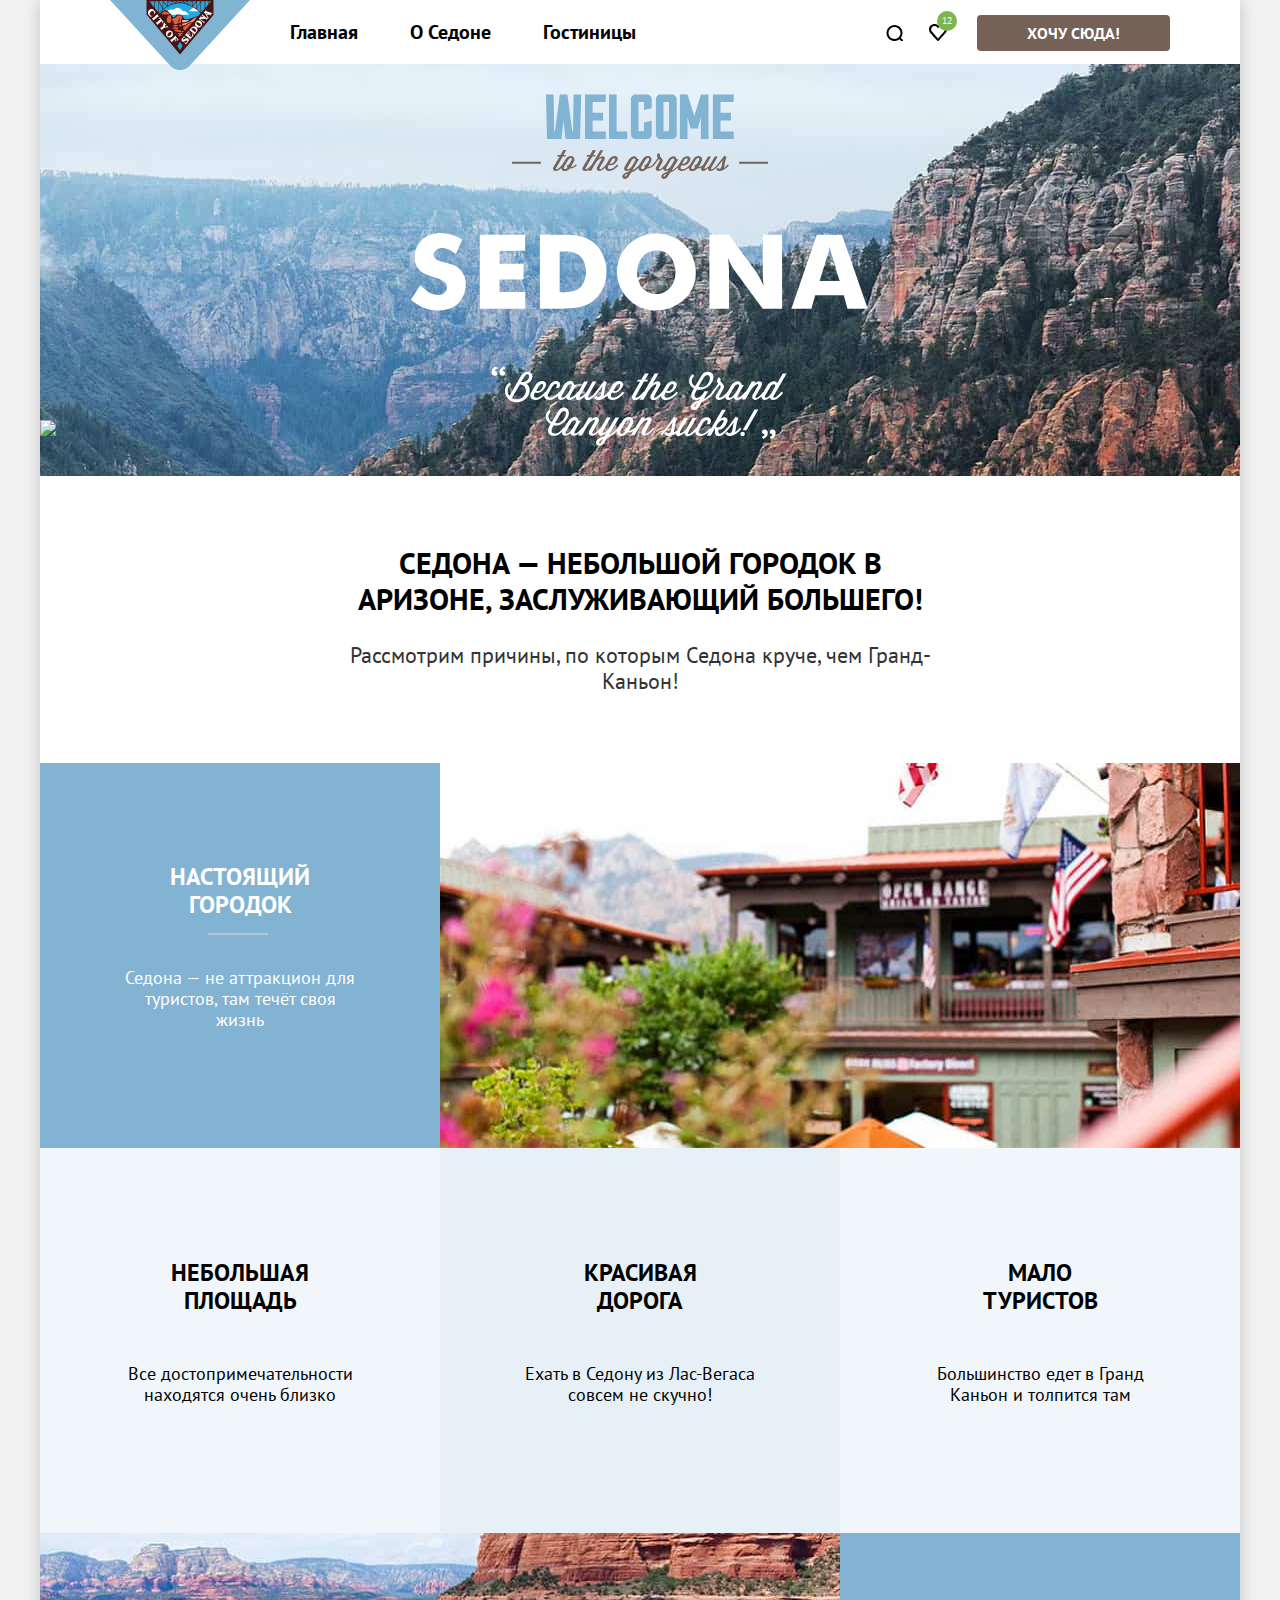
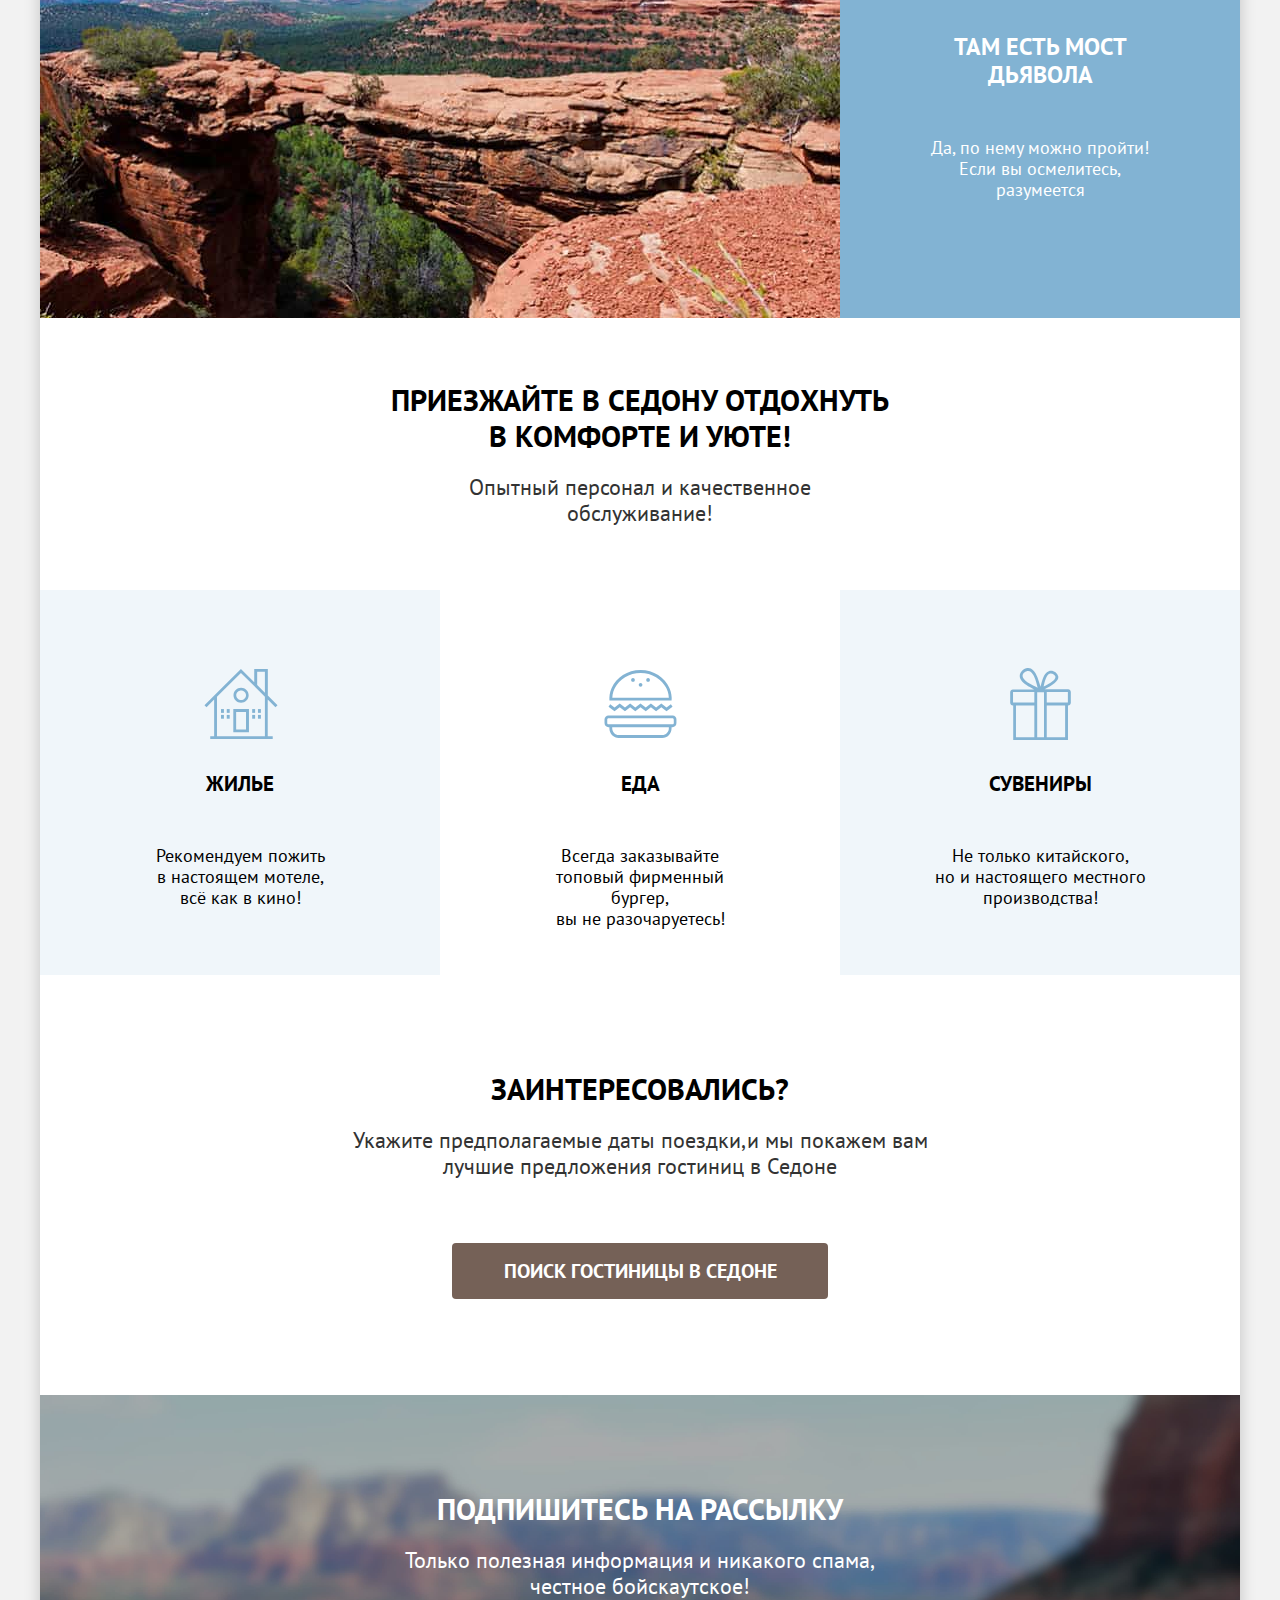
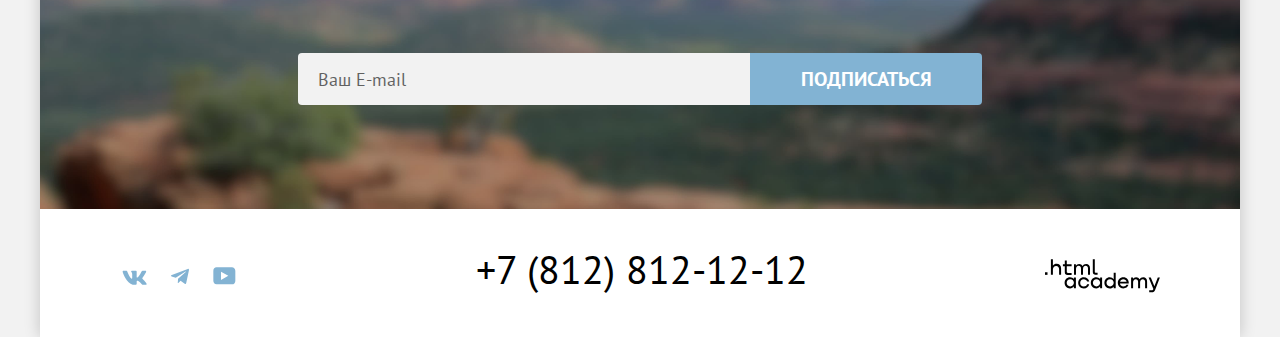
==== index.html @ 09e659f9 "Add files via upload" ====
<!DOCTYPE html>
<html lang="ru">

  <head>
    <meta charset="utf-8">
    <meta name="viewport" content="width=device-width, initial-scale=1">
    <link rel="stylesheet" href="style/style.css">
    <link rel="icon" href="#" sizes="32x32">
    <title>Город Седона</title>
  </head>

  <body>
    <div class="wrapper">
      <header class="main-header" data-test="header">
        <nav class="main-nav">
          <a class="logo" href="index.html">
            <svg xmlns="http://www.w3.org/2000/svg"  aria-hidden="true" focusable="true" width="140" height="70" fill="none" viewBox="0 0 140 70">
              <g clip-path="url(#a)"><path fill="#81B3D3" d="M140 0H0l60.362 65.7c5.276 5.8 14 5.8 19.276 0L140 0Z"/>
                <path fill="#23A9E1" d="m37.232.5 32.565 37.9L102.261.7 37.231.5Z"/>
                <path fill="#fff" d="M61.986 14.7h17.55c-1.319-.8-4.463-4.6-6.087-3.2-.101.1-4.97-5.7-8.116-2.9-2.739 2.5-4.058-.3-7.101 1.6-3.652 2.4 2.029 3.7 3.754 4.5Zm27.087-3.5-9.942.1c3.956-4.5 5.68-4 9.942-.1Z"/>
                <path fill="#491213" d="M99.014 3.6V1.2h2.131l-2.13 2.4ZM49.102 13c.102.1 2.435-2.4 6.189-4.9 3.45-2.3 8.724-4.9 14.608-4.9 5.885 0 11.261 2.7 14.71 5 3.754 2.4 6.088 4.8 6.19 4.9l-2.537 3c-4.565.6-7.812 3.9-12.275 3.2-2.232-.4-2.334-1.6-2.943-2.9-.507-1-1.318-.8-2.333-1.2-.913-.4-1.522-1.1-3.45-.7-1.622.4-1.825 2.9-3.956 2.8-1.116-.1-1.217-1.6-2.84-3.6-4.16-4.9-7.953-4.29-10.591.21l-.772-.91ZM40.58 1.2v1.9l-1.623-1.9h1.623Zm54.68 0h3.247v3L95.261 8V1.2Zm-4.159 11.4V1.2h3.551v7.4l-3.55 4Zm-.507-10.4v9.9a26.327 26.327 0 0 0-3.652-3l3.652-6.9Zm-4.16-.3v6.8c-.507-.3-.912-.7-1.521-1-.71-.4-1.42-.9-2.232-1.3l3.754-4.5Zm-4.463-.2V6c-1.014-.5-2.13-1-3.145-1.5l3.145-2.8Zm.609-.5h3.753L82.58 5.8V1.2Zm4.362 0h3.652l-3.652 7.1V1.2Zm-8.927 0h3.956l-3.55 3.1c-.102 0-.204-.1-.305-.1l-.102-3Zm-.508.4V4c-1.014-.4-2.029-.7-3.145-.9l3.145-1.5Zm-4.26 0v1.3c-.71-.1-1.42-.2-2.233-.3l2.232-1Zm-6.9 0 2.233 1c-.812 0-1.522.1-2.232.3V1.6Zm-4.159 0 3.145 1.5c-1.116.2-2.13.5-3.145.9V1.6Zm3.653 1.2-3.348-1.6h3.348v1.6Zm3.55-.4-2.84-1.3h2.84v1.3Zm.71-1.2h2.942l-2.942 1.3V1.2Zm3.754 0h3.246l-3.246 1.6V1.2Zm-12.58 3.1-3.55-3.1h3.956v3l-.406.1Zm-3.652-2.6 3.145 2.7c-1.116.4-2.13.9-3.145 1.5V1.7Zm-4.362.2 3.652 4.5c-1.319.7-2.536 1.5-3.652 2.4V1.9ZM49 2.2l3.652 7c-1.319 1-2.536 2-3.652 3.2V2.2Zm3.754 6L49.1 1.1h3.653v7.1Zm4.362-2.5-3.754-4.6h3.754v4.6ZM44.333 7.5l-3.246-3.8V1.2h3.246v6.3Zm.609-6.3h3.55v11.2l-3.55-4.2v-7ZM36.522 0v14.6L70 54.5 103.478 15V0H36.522Z"/>
                <path fill="#23A9E1" d="M67.362 46 70 41.8l2.638 4.2L70 50.2 67.362 46Z"/>
                <path fill="#DC6243" d="M75.275 30.6c-3.449-2-2.637-3.5.203-4.9 1.522-.7 4.87-3.4 6.189-2.5l-6.392 7.4Zm-2.333 2.5c-2.029-.1-4.362-.4-6.391.1 1.217.3 4.26 1.2 1.42 1.9 1.014 1.4 2.638 1.3 3.652.1-.406-.2-.71-.5-1.014-.7 1.116-.3 2.13-.9 2.333-1.4Zm1.217-1.6c-.913-.8-1.927-.8-2.739 0-1.217-2.1-5.478-1.4-7.507-1.7 1.116 2.6 9.74 3.1 10.246 1.7Zm-6.898-2.2c-1.623-.5-6.899-.4-3.45-1.8 1.116-.4 6.798.1 3.45 1.8Zm2.029-3c-.508-1.1.406-2.4 1.724-1.4 1.218.8-.608 2-1.724 1.4Zm-2.942.1c-2.334.7-5.377-.8-1.623-1.5 2.333-.5 4.768.5 1.623 1.5.101 0-.102 0 0 0Zm-2.638-6.2c-.507 1.6-1.522 1.9-1.42 0 .101-2.3 1.623-1.7 3.246-2.6 1.319-.7 2.03-3.4 4.362-1.8 1.015.7 2.232.1 2.537 1.2 0-.1-2.942 6.7-1.32 6.7-3.245 0-1.825-3.8-.608-6.4-1.217.6-3.145 4.3-1.522 5-.811 1.1-3.449 2.6-4.768 1.5-1.116-1-.507-2.3-.507-3.6ZM59.652 23c-5.681 0-1.826-8.6.102-8.1 2.231.7 1.927 8.2-.102 8.1Zm-6.29-8.2c-2.637-.1-1.522-2.6.305-3.1 1.724-.5 5.275 1.1 6.492 2.2-1.826.6-4.16.5-6.188.6-.203-2-.71-1.3-.609.3Z"/>
                <path fill="#F49774" d="M72.84 25.8c-2.941-3 4.363-2.7 5.58-3.8.812.3 7.102-5.4 8.623-5-1.115 1.3-3.449 5.3-5.072 5.3-1.319 0-2.638-.2-3.652.7-1.522 1.4-3.957 2.1-5.478 2.8Z"/>
                <path fill="#F4B1A4" d="M73.754 22.2c-1.624.9-3.145-2.5-.305-2.2 1.826.2 3.754-.2 5.479.1-1.32 1.5-3.145 2.3-5.174 2.1Z"/>
                <path fill="#fff" d="M51.84 20.9c.305.4.61.8.508 1.4 0 .4-.609 1-.203 1.2l1.522-1.8c-.406-.1-3.551-3.8-3.551-4.2l-2.13 1.1c.101.4.811 0 1.217 0 .507 0 .913.4 1.319.7-1.116.9-3.855 3.3-4.16 3.3-.101 0-.71-.4-.71 0 0 .2.609.7.71.8l1.42 1.7c.407-.2-.1-.5.102-.8.102-.2 3.246-2.7 3.957-3.4Zm-3.449-4.5c.305-.1.406.3.609 0l-1.623-1.9c-.203-.3-.507-.6-.507 0 .101.4-4.058 3.7-4.261 3.8-.305.1-.508-.3-.71.1.507.6.913 1.1 1.42 1.7.203.2.304.4.507.6.203.2.102-.4.102-.4-.102-.3.304-.6.608-.8 1.015-1 3.551-3.1 3.855-3.1Zm-5.782-.6c-1.116.3-2.435-.1-2.74-1.3-.405-1.2.406-2.4 1.32-3.1.913-.7 2.333-.6 2.84.5.203.5.101 1.1-.101 1.6-.102.3-.406.6 0 .8.608-.7 1.116-1.4 1.724-2.1-.71-.4-1.014-1.1-1.522-1.7-.608-.7-1.318-1.4-2.333-1.5-1.927-.3-3.652 1.7-3.855 3.4-.101.9.203 1.8.812 2.6.507.6 1.217 1.1 1.623 1.8.203.1 1.826-.7 2.13-.8.203 0 .102-.1.102-.2 0 0-.508.2 0 0Zm25.87 23.6c-.71-.5-2.638-3-3.044-3.5l-.203-.3-.203.1c-.101.1.102.4 0 .6-.507.8-3.754 3.2-3.956 3.4-.406.2-.812-.1-1.015.2.507.6 1.826 2.3 2.029 2.3.304 0 .101-.5.101-.6.102-.2 1.725-1.6 2.334-2.1.203-.2.406.3.608.5.203.3.305.7.203 1-.101.2-.507.6-.203.8.406-.5 1.522-1.8 1.725-2 .203-.2-.406 0-.304-.1-.203.1-.508.2-.71 0-.102 0-.71-.7-.61-.8.305-.2.61-.6 1.015-.7.61-.1 1.015 1 1.116 1.4.102.4.102.8-.101 1.1-.102.3-.304.5 0 .6l1.42-1.9c0 .1-.101.1-.203 0 .102.1-.101 0 0 0Zm-9.334-8.9c-.71 0-1.42.3-2.029.8-1.42 1.2-1.623 3.3-.507 4.8 1.319 1.7 3.449 1.9 5.174.7 1.42-1.2 1.623-3.3.507-4.8-.812-1-2.03-1.5-3.145-1.5Zm1.217 1.4c.913-.1 1.522.8 1.116 1.8-.406 1-1.42 2-2.434 2.4-1.218.5-2.03-.5-1.522-1.7.406-1 1.42-2 2.435-2.4.101 0 .203-.1.405-.1Zm-2.84-4.6c.304 0 .608.4.811 0l-1.42-1.7c-.406.2 0 .4-.101.6-.203.3-1.725.5-2.13.6.1-.4.608-1.7.81-1.8.407-.3.61.3.812-.1l-1.826-2.1c-.203-.2-.406-.7-.608-.4 0 0 0 1-.102 1.1-.101.2-.608 2.4-1.217 2.9-.305.3-1.522 1.3-1.826 1.4-.305.1-.508-.4-.812 0l1.623 1.9c.102.1.406.6.508.6.304.1 0-.6.101-.7.101-.3 1.623-1.8 2.333-1.9.913-.2 2.03-.5 3.044-.4.203 0-.203 0 0 0Zm24.55 6.7c.102.4.203.9.102 1.3-.102.6-.609 1.9-1.42 1.5-.812-.4-1.42-1.1-2.13-1.7.507-.6 1.014-1.1 1.927-.8.203.1.406 0 .203-.2-.305-.2-2.03-1.3-2.13-1.2-.204.2.304.6.1 1-.1.3-.405.5-.608.8-.507-.4-1.217-.8-.71-1.5.406-.4.811-.8 1.42-.9.406-.1 1.218.3 1.319-.1-.71-.3-1.42-.7-2.13-1 .101.5-2.232 2.9-2.74 3.5-.101.1-.405.4-.405.5 0 .3.405.1.405.1.305-.1 4.464 3.3 4.566 3.6.101.2-.102.4 0 .5 0 0 .101.1.203.1.304-.3 2.942-3.9 3.55-4l-1.521-2.4c-.406.2-.102.7 0 .9Zm-4.058 4.4c-1.318-.9-3.652.8-4.057 1-.71.3-1.218-.4-.812-1 .304-.5.913-.8 1.522-.8.203 0 .913.1.913 0 .101-.1.101-.1 0-.2-.609-.4-1.116-.8-1.725-1.1-.101.7-.913 1.1-1.319 1.6-.507.6-1.014 1.3-1.014 2s.406 1.4 1.116 1.7c.71.4 1.521.1 2.232-.3.405-.3.811-.6 1.217-.8.609-.3 1.522 0 1.319.8-.203.7-.913 1.3-1.623 1.5-.406.1-.812.1-1.218-.1-.304-.1-.608-.5-.811-.1l2.333 1.6c.102-.5.304-.7.71-1 .507-.4.913-.9 1.319-1.4.812-.9 1.116-2.5-.102-3.4ZM95.87 10.3c0 .1 0 .1 0 0l-.913 1-.812 1c-.203.2-.304.3 0 .5.507-.3 3.55 4.8 3.348 5.5-.507.2-4.565-3.3-4.667-3.5 0-.1.203-.7-.101-.6-.102 0-.508.6-.609.7l-.609.7c.203.3.305 0 .609 0 .203.1 1.217.9 1.522 1.1-.508 0-1.725.1-1.928.1-.608.1-.304-.4-.71-.6L89.478 18l-.913 1v.1c.203.2.102.1.406 0 .304-.1 4.362 3.2 4.464 3.4.203.3-.102.6.304.8l1.218-1.4c.101-.1.101-.1 0-.1-.305-.2-.305.1-.71.1-.305-.1-2.943-2.2-3.856-3l5.377-.2c.203 0 .71.6.71.8-.101.2-.304.4 0 .5.305-.4.609-.7.913-1.1l.102-.2c.101 0 .101-.1.101-.2l.102-.1c.304-.3 1.217-1.3 1.116-1.4-.305-.3-.406.3-.812 0-.203-.2-.812-1.2-.913-1.4-.203-.3.406-.6.609-.7.507-.3 2.13-.8 2.333.2 0 .2-.203.4-.101.5 0 0 .101.2.202.1l2.131-2.6-.203-.2c-.507.5-5.58-1.5-5.884-1.8-.102-.2-.102-.8-.304-.8Zm-.203 2.6c.811.3 1.521.6 2.333 1l-.609.3c-.203.1-.405.3-.608.5l-1.116-1.8Zm-6.696 7.7c-1.116-.1-2.232.4-3.043 1.3-1.218 1.5-1.116 3.7.405 4.9 1.522 1.2 3.754.9 4.971-.5 1.218-1.5 1.116-3.7-.405-4.9-.508-.4-1.218-.7-1.928-.8Zm-1.42 1.6c.608 0 1.319.4 1.724.7.812.5 2.232 1.7 1.522 2.7 0-.1.102-.1-.101.1-.812.8-2.232.1-2.942-.5-.71-.5-2.03-1.7-1.218-2.7.305-.2.609-.3 1.015-.3Zm-3.145 4.3c-1.218-.1-2.435.5-3.348 1.6-.609.8-1.319 1.5-1.928 2.3.203.3.508-.1.812.1.304.2 4.16 3.3 4.16 3.5.1.3-.203.4.1.6.102.1 2.943-3.4 3.247-4a2.94 2.94 0 0 0-.811-3.2c.101.1.203.1 0 0-.812-.6-1.522-.9-2.232-.9Zm-1.116 1.6h.304c1.42.4 3.45 2.1 2.13 3.6l-.405.4c-.203.2-4.261-3-4.058-3.2.406-.5 1.319-.9 2.029-.8Z"/>
              </g><defs><clipPath id="a"><path fill="#fff" d="M0 0h140v70H0z"/></clipPath></defs></svg>
          </a>
          <ul class="site-navigation">
            <li class="navigation-item">
              <a class="navigation-link current-page" href="#">Главная</a>
            </li>
            <li class="navigation-item">
              <a class="navigation-link" href="#">О Седоне</a>
            </li>
            <li class="navigation-item">
              <a class="navigation-link" href="catalog.html">Гостиницы</a>
            </li>
          </ul>
          <ul class="navigation-user">
            <li class="nav-user-item">
              <a class="search" href="#">
                <svg class="main-nav-icon" aria-hidden="true" focusable="false" xmlns="http://www.w3.org/2000/svg"
                  width="18" height="18" fill="none" viewBox="0 0 18 17">
                  <path fill="#000"
                    d="m19.5 18.008-3.7-3.68c1-1.292 1.7-2.983 1.7-4.872 0-4.376-3.6-7.956-8-7.956s-8 3.68-8 8.055c0 4.376 3.6 7.956 8 7.956 1.8 0 3.5-.597 4.9-1.69l3.7 3.679 1.4-1.492Zm-10-2.486c-3.3 0-6-2.685-6-5.967 0-3.282 2.7-5.967 6-5.967s6 2.685 6 5.967c0 3.282-2.7 5.967-6 5.967Z" />
                </svg>
                <span class="visually-hidden">Поиск</span>
              </a>
            </li>
            <li class="nav-user-item">
              <a class="like" href="#">
                <svg class="main-nav-icon" aria-hidden="true" focusable="false" xmlns="http://www.w3.org/2000/svg"
                  width="18" height="17" fill="none" viewBox="0 0 18 17">
                  <path fill="#000"
                    d="M8.9 17c-.3 0-.6-.1-.8-.4-5.4-6.1-6.7-7.5-7-7.9C.4 7.8 0 6.6 0 5.4 0 2.4 2.4 0 5.5 0 6.8 0 8 .5 9 1.3 10 .5 11.3 0 12.5 0c3 0 5.5 2.4 5.5 5.4 0 1.3-.5 2.5-1.3 3.4l-7 7.9c-.2.2-.4.3-.8.3Zm-6-9.5c.3.4 3.5 4 6.1 6.9l6.2-7c.5-.5.7-1.2.7-2 0-1.8-1.5-3.3-3.3-3.3-1 0-2 .5-2.7 1.3-.3.3-.6.4-.9.4-.3 0-.6-.2-.8-.4-.7-.8-1.7-1.3-2.7-1.3-1.8 0-3.3 1.5-3.3 3.3-.1.9.3 1.6.7 2.1-.1 0-.1 0 0 0Z" />
                </svg>

                <span class="visually-hidden">Избранное</span>
                <output name="result" class="output">12</output>
              </a>
            </li>
          </ul>
          <p><a href="#" class="nav-button">ХОЧУ СЮДА! </a></p>
          </nav>
          </header>
          <main class="main-index main-container" data-test="main">
            <section class="hero" data-test="hero">
              <img class="hero-main-img" src="images/welcome.svg" width="458" height="352"
                alt="«Welcome to the gorgeous Sedona, because the Grand Canyon sucks!»">
              <img class="hero-bottom" src="images/hero-bottom.svg" >
              <h1 class="visually-hidden">Город Седона</h1>
            </section>
            <section class="advantages" data-test="advantages">
              <h2 class="visually-hidden">Преимущества Седоны</h2>
              <p class="main-discription">Седона — небольшой городок в Аризоне, заслуживающий большего!</p>
          <p class="discription">Рассмотрим причины, по которым Седона круче, чем Гранд-Каньон!</p>

          <ul class="advantages-list">
            <li class="special-advantages">
              <div class="advanteges-container">
                <div class="advantage">
                  <h3 class="advantage-list-title">Настоящий городок</h3>
                  <p>Седона — не аттракцион для туристов, там течёт своя жизнь</p>
                </div>
                <img src="images/advanteges-1.jpg" alt="Заведение седоны." width="800" height="385">
              </div>
            </li>
            <li class="advantages-list-item">
              <h3 >Небольшая площадь</h3>
              <p>Все достопримечательности находятся очень близко</p>
            </li>
            <li class="advantages-list-item center-item">
              <h3 >Красивая дорога</h3>
              <p>Ехать в Седону из Лас-Вегаса совсем не скучно!</p>
            </li>
            <li class="advantages-list-item ">
              <h3>Мало туристов</h3>
              <p>Большинство едет в Гранд Каньон и толпится там</p>
            </li>
            <li class="special-advantages">
              <div class="advanteges-container">
                <img src="images/advanteges-2.jpg" alt="Каньон в седоне." width="800" height="385">
                <div class="advantage">
                  <h3 advantage-list-title-last>Там есть мост дьявола</h3>
                  <p>Да, по нему можно пройти! Если вы осмелитесь, разумеется</p>
                </div>
              </div>
            </li>
          </ul>
        </section>

        <section class="service">
          <h2 class="visually-hidden">Услуги Седоны</h2>
          <p class="main-discription">Приезжайте в Седону отдохнуть в комфорте и уюте!</p>
          <p class="discription">Опытный персонал и качественное обслуживание!</p>
          <ul class="service-list">
            <li class="service-list-item service-item-home">
              <h3>ЖИЛЬЕ</h3>
              <p>Рекомендуем пожить <br>в настоящем мотеле, <br>всё как в кино!</p>
            </li>
            <li class="service-list-item service-item-food">
              <h3>ЕДА</h3>
              <p>Всегда заказывайте <br> топовый фирменный бургер,<br> вы не разочаруетесь!</p>
            </li>
            <li class="service-list-item service-item-presents">
              <h3>СУВЕНИРЫ</h3>
              <p>Не только китайского,<br> но и настоящего местного <br>производства!</p>
            </li>
          </ul>
        </section>
        <section class="reservation" data-test="search">
          <h3 class="main-discription">Заинтересовались?</h3>
          <p class="discription">Укажите предполагаемые даты поездки,и мы покажем вам лучшие предложения гостиниц в
            Седоне</p>
          <button type="button" name="button" class="search-button">ПОИСК ГОСТИНИЦЫ В СЕДОНЕ</button>
        </section>
        <section class="newsletter" data-test="subscribe">
          <h2 class="main-discription">Подпишитесь на рассылку</h2>
          <p class="discription">Только полезная информация и никакого спама, честное бойскаутское!</p>
          <form class="subscribe-form" action="https://echo.htmlacademy.ru/" method="post">
            <p>
              <label for="email" class="visually-hidden"></label>
              <input class="email" type="email" name="email" placeholder="Ваш E-mail" id="email">
            </p>
            <button type="submit" class="button-submit">ПОДПИСАТЬСЯ</button>
          </form>
        </section>
      </main>
      <footer class="main-footer" data-test="footer">
        <section class="footer-contacts">
          <h2 class="visually-hidden">Наши контакты</h2>
          <ul class="social-list">
            <li class="social-item">
              <a class="social-item-link" href="https://vk.com/htmlacademy" rel="noreferrer nooponer" target="_blank">
                <span class="visually-hidden">Мы в Vk</span>
                <svg class="nav-icon" width="25" height="15" viewBox="0 0 25 15" fill="#83B3D3"
                  xmlns="http://www.w3.org/2000/svg">
                  <path fill-rule="evenodd" clip-rule="evenodd"
                    d="M24.1164 1.80445C24.2824 1.25845 24.1164 0.856445 23.3214 0.856445H20.6964C20.0284 0.856445 19.7204 1.20345 19.5534 1.58645C19.5534 1.58645 18.2184 4.78245 16.3274 6.85845C15.7154 7.46045 15.4374 7.65145 15.1034 7.65145C14.9364 7.65145 14.6854 7.46045 14.6854 6.91345V1.80445C14.6854 1.14845 14.5014 0.856445 13.9454 0.856445H9.81738C9.40038 0.856445 9.14938 1.16045 9.14938 1.44945C9.14938 2.07045 10.0954 2.21445 10.1924 3.96245V7.76045C10.1924 8.59345 10.0394 8.74444 9.70538 8.74444C8.81538 8.74444 6.65038 5.53345 5.36538 1.85945C5.11638 1.14445 4.86438 0.856445 4.19338 0.856445H1.56638C0.816382 0.856445 0.666382 1.20345 0.666382 1.58645C0.666382 2.26845 1.55638 5.65645 4.81138 10.1374C6.98138 13.1974 10.0364 14.8564 12.8194 14.8564C14.4884 14.8564 14.6944 14.4884 14.6944 13.8534V11.5404C14.6944 10.8034 14.8524 10.6564 15.3814 10.6564C15.7714 10.6564 16.4384 10.8484 17.9964 12.3234C19.7764 14.0724 20.0694 14.8564 21.0714 14.8564H23.6964C24.4464 14.8564 24.8224 14.4884 24.6064 13.7604C24.3684 13.0364 23.5184 11.9854 22.3914 10.7384C21.7794 10.0284 20.8614 9.26345 20.5824 8.88045C20.1934 8.38945 20.3044 8.17044 20.5824 7.73345C20.5824 7.73345 23.7824 3.30745 24.1154 1.80445H24.1164Z" />
                </svg>
              </a>
            </li>
            <li class="social-item">
              <a class="social-item-link" href="https://t.me/htmlacademy" rel="noreferrer nooponer" target="_blank">
                <span class="visually-hidden">Мы в Телеграмм!</span>
                <svg class="nav-icon" width="18" height="17" viewBox="0 0 18 17" fill="#83B3D3"
                  xmlns="http://www.w3.org/2000/svg">
                  <path
                    d="M16.785 0.955705L0.840489 7.1042C-0.247661 7.54126 -0.241365 8.14828 0.640845 8.41897L4.73445 9.69597L14.2058 3.72014C14.6537 3.44766 15.0629 3.59424 14.7265 3.89281L7.05283 10.8183H7.05103L7.05283 10.8192L6.77045 15.0387C7.18413 15.0387 7.36669 14.8489 7.59871 14.625L9.58705 12.6915L13.7229 15.7464C14.4855 16.1664 15.0332 15.9506 15.2229 15.0405L17.9379 2.2453C18.2158 1.13107 17.5126 0.626562 16.785 0.955705Z" />
                </svg>
              </a>
            </li>
            <li class="social-item">
              <a class="social-item-link" href="https://www.youtube.com/user/htmlacademyru" rel="noreferrer nooponer"
                target="_blank">
                <span class="visually-hidden">Мы на Youtube!</span>
                <svg class="nav-icon" width="23" height="18" viewBox="0 0 23 18" fill="#83B3D3"
                  xmlns="http://www.w3.org/2000/svg">
                  <path
                    d="M18.9402 0.356445H3.50738C1.64668 0.356445 0.333252 1.9502 0.333252 3.75645V13.8502C0.333252 15.7627 1.64668 17.3564 3.50738 17.3564H19.1591C20.8009 17.3564 22.3333 15.7627 22.3333 13.9564V3.75645C22.1143 1.9502 20.8009 0.356445 18.9402 0.356445ZM7.99494 12.8939V4.81894L15.3283 8.85645L7.99494 12.8939Z" />
                </svg>
              </a>
            </li>
          </ul>
          <address class="contacts-adress">
            <a href="tel:+78128121212" class="phone">+7 (812) 812-12-12</a>
          </address>
          <a class="academy-logo" href="https://htmlacademy.ru/" rel="noreferrer nooponer" target="_blank">
            <svg class="nav-icon" width="115" height="34" viewBox="0 0 115 34" fill="#000000"
              xmlns="http://www.w3.org/2000/svg">
              <path d="M0 13.2564V15.8564H2.5V13.2564H0Z" />
              <path
                d="M11.6 4.85645C10 4.85645 8.8 5.55645 8 6.55645H7.9V0.356445H5.9V15.8564H7.9V10.5564C7.9 8.45645 9.2 6.95645 11.2 6.95645C13 6.95645 14.1 8.35645 14.1 10.1564V15.8564H16.1V9.75644C16.2 6.75644 14.3 4.85645 11.6 4.85645Z" />
              <path
                d="M26.6 5.15645H21.8V1.45645H19.8V5.25645H17.9V7.25645H19.8V13.2564C19.8 14.9564 20.8 15.9564 22.5 15.9564H26.6V13.9564H22.9C22.2 13.9564 21.8 13.5564 21.8 12.8564V7.15645H26.6V5.15645Z" />
              <path
                d="M41.1 4.95645C39.5 4.95645 38.2 5.75644 37.6 7.05645H37.5C36.9 5.85645 35.7 4.95645 34.1 4.95645C32.7 4.95645 31.6 5.75645 31 6.75645H30.9V5.15645H29V15.7564H31V10.3564C31 8.35645 32 6.85645 33.6 6.85645C35.1 6.85645 36 7.85645 36 9.45645V15.7564H38V10.1564C38 7.75645 39.4 6.85645 40.6 6.85645C42.1 6.85645 43 7.85645 43 9.45645V15.7564H45V9.25644C45.1 6.75644 43.6 4.95645 41.1 4.95645Z" />
              <path
                d="M47.8 13.0564C47.8 14.7564 48.8 15.7564 50.6 15.7564H52.6V13.7564H50.9C50.2 13.7564 49.8 13.3564 49.8 12.6564V0.356445H47.8V13.0564Z" />
              <path
                d="M28.9 20.0564C28 18.9564 26.7 18.2564 25 18.2564C21.9 18.2564 19.6 20.5564 19.6 23.8564C19.6 27.1564 21.9 29.4564 25 29.4564C26.8 29.4564 28 28.6564 28.8 27.5564H28.9V29.1564H30.9V18.5564H28.9V20.0564ZM25.3 27.4564C23.1 27.4564 21.7 25.8564 21.7 23.8564C21.7 21.8564 23.1 20.2564 25.3 20.2564C27.5 20.2564 28.9 21.8564 28.9 23.8564C28.9 25.7564 27.5 27.4564 25.3 27.4564Z" />
              <path
                d="M44.2 22.3564C43.7 19.9564 41.6 18.2564 38.8 18.2564C35.4 18.2564 33.2 20.7564 33.2 23.8564C33.2 26.9564 35.4 29.4564 38.8 29.4564C41.6 29.4564 43.7 27.6564 44.2 25.2564H42.1C41.7 26.5564 40.4 27.5564 38.8 27.5564C36.6 27.5564 35.2 25.9564 35.2 23.9564C35.2 21.9564 36.6 20.3564 38.8 20.3564C40.4 20.3564 41.6 21.3564 42.1 22.5564H44.2V22.3564Z" />
              <path
                d="M55.1 20.0564C54.2 18.9564 52.9 18.2564 51.2 18.2564C48.1 18.2564 45.8 20.5564 45.8 23.8564C45.8 27.1564 48.1 29.4564 51.2 29.4564C53 29.4564 54.2 28.6564 55 27.5564H55.1V29.1564H57.1V18.5564H55.1V20.0564ZM51.5 27.4564C49.3 27.4564 47.9 25.8564 47.9 23.8564C47.9 21.8564 49.3 20.2564 51.5 20.2564C53.7 20.2564 55.1 21.8564 55.1 23.8564C55.1 25.7564 53.6 27.4564 51.5 27.4564Z" />
              <path
                d="M68.7 20.1564C67.8 19.0564 66.5 18.2564 64.8 18.2564C61.7 18.2564 59.4 20.5564 59.4 23.8564C59.4 27.1564 61.6 29.4564 64.8 29.4564C66.5 29.4564 67.8 28.6564 68.6 27.6564H68.7V29.1564H70.7V13.7564H68.7V20.1564ZM65.1 27.4564C62.9 27.4564 61.5 25.8564 61.5 23.8564C61.5 21.8564 62.9 20.2564 65.1 20.2564C67.3 20.2564 68.7 21.8564 68.7 23.8564C68.6 25.8564 67.2 27.4564 65.1 27.4564Z" />
              <path
                d="M78.3 18.2564C75 18.2564 72.8 20.7564 72.8 23.8564C72.8 26.8564 74.9 29.4564 78.3 29.4564C80.8 29.4564 82.8 28.1564 83.5 25.8564H81.4C80.9 26.8564 79.8 27.4564 78.4 27.4564C76.5 27.4564 75.1 26.1564 75 24.5564H83.8C84 20.9564 81.8 18.2564 78.3 18.2564ZM78.3 20.1564C80 20.1564 81.3 21.1564 81.6 22.7564H75.1C75.4 21.2564 76.6 20.1564 78.3 20.1564Z" />
              <path
                d="M98.2 18.2564C96.6 18.2564 95.3 19.0564 94.6 20.2564H94.5C93.9 19.0564 92.7 18.2564 91.1 18.2564C89.7 18.2564 88.6 18.9564 88 20.0564V18.5564H86.1V29.1564H88.1V23.7564C88.1 21.7564 89.1 20.3564 90.7 20.2564C92.2 20.2564 93.1 21.2564 93.1 22.8564V29.1564H95.1V23.5564C95.1 21.1564 96.5 20.2564 97.7 20.2564C99.2 20.2564 100.1 21.2564 100.1 22.8564V29.1564H102.1V22.6564C102.2 20.0564 100.7 18.2564 98.2 18.2564Z" />
              <path
                d="M109.4 27.3564L105.8 18.4564H103.6L108.4 30.0564C108.1 30.9564 107.7 31.2564 106.7 31.2564H104.2V33.2564H106.7C108.5 33.2564 109.5 32.4564 110.2 30.6564L114.9 18.4564H112.8L109.4 27.3564Z" />
            </svg>
          </a>
        </section>
      </footer>
    </div>




    <div class="modal-container visually-hidden ">
      <div class="modal modal-auth">
        <button class="modal-close-button">
          <span class="visually-hidden">Закрыть</span>
        </button>
        <section class="modal-content">
          <h2 class="modal-title">Поиск гостиницы в Седоне</h2>
          <form  class="modal-form" action="https://echo.htmlacademy.ru/" method="get">
            <fieldset class="modal-fieldset arrival-field">
              <label  class="label-title" for="arrival">Дата заезда:</label>
              <input class="modal-input-big " type="text" id="arrival" name="arrival"  placeholder="Укажите дату" value="27 апреля 2020"  >
              <span class="warning">Мы не можем отправить вас в прошлое.</span>
            </fieldset>
            <fieldset class="modal-fieldset departure-field">
              <label class="label-title" for="departure">Дата выезда:</label>
              <input  class="modal-input-big" type="text" id="departure" name="departure"  placeholder="Укажите дату" value="1 сентября 2023">
              <span class="modal-free">На эти даты есть свободные номера. Пока есть.</span>
            </fieldset >
            <fieldset class="counter-field">
              <div class="adults">
                <label class="label-title counter-title"  for="people-adult">Взрослые:</label>
                <div class="number">
                  <button class="plus" type="button">
                  </button>
                  <input class="modal-input-small" type="number" id="people-adult" name="people-adult" placeholder="0" value="2" min="1" step="1">
                  <button type="button" class="minus"></button>
                </div>
              </div>

              <div class="children">
                  <label class="label-title counter-title children-title" for="children">Дети: <button class="warning-icon"></button></label>
                    <span class="visually-hidden warning-span">
                      Укажите количество детей, которые будут с вами, возраст которых от 6 до 18 лет. Дети до 6 лет размещаются бесплатно.
                    </span>
                <div class="number">
                  <button class="plus" type="button">  </button>
                  <input class="modal-input-small"  type="number" id="children" name="children" placeholder="0" value="2" placeholder="0" value="2" min="1" step="1">
                  <button class="minus" type="button">
                  </button>
                </div>
              </div>
            </fieldset>
            <button class="modal-search" type="submit">Найти</button>
            </form>
        </section>
      </div>
    </div>
    <div></div>
  </body>

</html>
---- style/style.css ----
@font-face {
  font-family: "PT Sans";
  font-style: normal;
  font-weight: 400;
  src: url("../fonts/ptsans-400.woff2") format("woff2");
  font-display: swap;
}

@font-face {
  font-family: "PT Sans";
  font-style: normal;
  font-weight: 700;
  src: url("../fonts/ptsans-700.woff2") format("woff2");
  font-display: swap;
}

html {
  height: 100%;
}

.main-header {
  padding-left: 70px;
  padding-right: 70px;
}

.visually-hidden {
  position: absolute;
  width: 1px;
  height: 1px;
  margin: -1px;
  border: 0;
  padding: 0;
  white-space: nowrap;
  clip-path: inset(100%);
  clip: rect(0 0 0 0);
  overflow: hidden;
}

*,
*::before,
*::after {
  box-sizing: border-box;
}

.main-container {
  flex-grow: 1;
}

body {
  font-family: "PT Sans", sans-serif;
  font-size: 18px;
  line-height: 21px;
  margin: 0 auto;
  padding: 0;
  background-color: #F2F2F2;
  height: 100%;
}

.wrapper {
  background-color: #FFFFFF;
  margin: 0 auto;
  width: 1200px;
  box-shadow: 0 0 15px 0 rgba(0, 0, 0, 0.2);
  display: flex;
  flex-direction: column;
  min-height: 100%;
}

/*навигация*/
.like {
  margin-right: 20px;
  padding: 22px 12px 22px 12px;
  position: relative;
  margin-left: 20px;
}


.main-nav-icon {
  position: absolute;
  top: 0;
  right: 10px;
  left: ;
  bottom: 0;
  margin: auto;
}

.search {
  padding: 22px 12px 22px 12px;
  position: relative;
  margin-left: 15px;
}

.logo {
  margin-right: 30px;
  margin-bottom: -10px;
  position: relative;
}

.main-nav p {
  margin: 0;
  align-self: center;
}

.output {
  width: 20px;
  height: 20px;
  background-color: #7DB54F;
  color: #FFFFFF;
  font-size: 10px;
  font-weight: 400;
  line-height: 10px;
  text-align: center;
  border-radius: 10px;
  display: flex;
  justify-content: center;
  align-items: center;
  position: absolute;
  right: 0;
  top: 12px;

}

.main-nav {
  display: flex;
  justify-content: space-between;
}

.navigation-link {
  width: auto;
  padding: 20 16px;
  position: relative;

}

.navigation-link .current-page::after{
position: absolute;
content: "";
width: calc(100%-20px);
background-color: #756157;
height: 2px;
bottom: 0;
left: 50%;
transform: translateX(-50%);
}
.site-navigation .navigation-item {
  display: flex;
  align-items: center;
}

.site-navigation .navigation-item .navigation-link {
 padding: 20px 10px;
}
.site-navigation .navigation-item .navigation-link:hover {
  border: none;
 }


.navigation-link:hover {


}

li.navigation-item{
  display: flex;
  align-items: flex-end;
}
.site-navigation {
  display: flex;
  flex-wrap: wrap;
  column-gap: 32px;
  position: relative;
  row-gap: 200px;
  max-width: 550px;
}

.navigation-user {
  display: flex;
  margin: 0;
  padding: 0;
  align-items: center;
  flex-wrap: wrap;

}

.site-navigation {
  font-weight: 700;
  color: #000000;
  font-size: 20px;
  line-height: 24px;
  list-style: none;
  margin: 0;
  padding: 0;

  align-items: center;
  margin-right: auto;
}

.site-navigation a {
  text-decoration: none;
  color: #000000;
}

.nav-button {
  font-size: 16px;
  font-weight: 700;
  line-height: 20px;
  text-align: center;
  width: 160px;
  height: 36px;
  padding: 8px 50px 8px 50px;
  color: #FFFFFF;
  border-radius: 4px;
  background-color: #756157;
  text-decoration: none;
  margin-left: auto;
  cursor: pointer;
}

.search-button:hover {
  background-color: #615048;
}

.search-button:active {
  color: hsla(0, 0%, 100%, 0.319);
}

.search-button:focus {
  background-color: #615048;
}

.nav-button:hover {
  background-color: #615048;
}

.nav-button:active {
  color: hsla(0, 0%, 100%, 0.319);
}

.nav-button:focus {
  background-color: #615048;
}

.navigation-user {
  list-style: none;
}

.like {
  text-decoration: none;
}

/*MAIN*/

.main-discription {
  font-size: 30px;
  font-weight: 700;
  line-height: 36px;
  text-transform: uppercase;
  margin: 0 auto;
}

.discription {
  font-size: 22px;
  font-weight: 400;
  line-height: 26px;
  color: #333333;
  margin: 0 auto;
}

/*первая секция*/
.hero-main-img {
  display: block;
  margin: 0 auto;
  position: relative;
}

.hero {
  background-image: url("../images/index-background.jpg");
  background-repeat: no-repeat;
  background-size: cover;
padding-top:30px;
padding-bottom: 30px;

}

.hero-bottom {
  width: 1200px;
  position: absolute;
  top:420px
}




/*вторая секция*/

.advantages .main-discription {
  width: 620px;
  text-align: center;
  padding-bottom: 25px;
  justify-self: center;
}

.advantages .discription {
  width: 651px;
  text-align: center;
  padding-bottom: 69px;
  justify-self: center;

}

.advantages {
  padding-top: 69px;

}

.advantage-list-title::before{
  content: "";
  position: absolute;
  display: block;
  width: 60px;
  height: 2px;
  background-color: rgba(216, 216, 216, 0.52);
  transform: translate(-50%);
top:70px;
left:85px;

}

.advantage-list-title-last::before{
  content: "";
  position: absolute;
  display: block;
  width: 60px;
  height: 2px;
  background-color: rgba(0, 0, 0, 0.52);
  transform: translate(-50%);
  top:70px;
  left:85px;
}

.advantages-list {
  list-style: none;
  margin: 0;
  padding: 0;
  display: flex;
  flex-wrap: wrap;
}

.special-advantages {
  background-color: #82B3D3;
  color: #FFFFFF;
  display: flex;
  flex-direction: column;
  justify-content: center;
  align-items: center;
  position: relative;

}

.special-advantages h3 {
  font-size: 24px;
  font-weight: 700;
  line-height: 28px;
  width: 175px;
  text-align: center;
  text-transform: uppercase;
  margin: auto;
  margin-top: 102px;
  padding-bottom: 62px;
  position: relative;
}

.advantage p {
  justify-self: center;
}

.advantages-list-item h3 {
  font-size: 24px;
  font-weight: 700;
  line-height: 28px;
  width: 175px;
  text-align: center;
  text-transform: uppercase;
  margin: 0;
  padding-bottom: 30px;

}

.advantages-list-item img {
  display: block;
}

.special-advantages img {
  display: block;
}

.advantages-list-item p {
  width: 230px;
  text-align: center;

}

.special-advantages p {
  text-align: center;
  width: 230px;

}

.advantages-list-item {
  width: 400px;
  height: 385px;
  background-color: rgba(131, 179, 211, 0.122);
  display: flex;
  flex-direction: column;
  justify-content: center;
  align-items: center;
}

.center-item {
  background-color: rgba(131, 179, 211, 0.2);
  position: relative;
}

.advanteges-container {
  display: flex
}

.advantage {
  width: 400px;
  display: flex;
  flex-direction: column;
  justify-content: center;
  align-items: center;
  margin: 0;
}

.advantage h3 {
  margin: 0;
  padding-bottom: 30px;
}

/*секция сервис*/
.service {
  padding-top: 64px;
}

.service h3 {
  text-align: center;
  margin-top: 183px;
  padding-bottom: 30px;
}

.service-list {
  list-style: none;
  margin: 0;
  padding: 0;
  display: flex;
  flex-wrap: wrap;

}

.service-list-item {
  width: 400px;
  height: 385px;
}

.service-item-home {
  background-image: url("../images/service-icon-home.svg");
  background-repeat: no-repeat;
  background-size: 75px 72px;
  background-color: rgba(131, 179, 211, 0.122);
  background-position: 50% 25%;
}

.service-item-food {
  background-image: url("../images/service-icon.-burger.svg");
  background-repeat: no-repeat;
  background-size: 74px 70px;
  background-position: 50% 25%;
}

.service-item-presents {
  background-image: url("../images/servicee-icon-present.svg");
  background-repeat: no-repeat;
  background-size: 75px 72px;
  background-color: rgba(131, 179, 211, 0.122);
  background-position: 50% 25%;
}

.service-list-item p {
  width: 230px;
  font-size: 18px;
  font-weight: 400;
  line-height: 21px;
  text-align: center;
  margin: 0 auto;
}

.service .main-discription {
  width: 505px;
  text-align: center;
  padding-bottom: 20px;

}

.service .discription {
  width: 490px;
  text-align: center;
  padding-bottom: 64px;

}

/*секция поиск*/
.search-button {
  font-family: inherit;
  color: #FFFFFF;
  border-radius: 4px;
  background-color: #756157;
  text-decoration: none;
  width: 376px;
  padding: 10px;
  font-size: 20px;
  font-weight: 700;
  line-height: 36px;
  border: none;
  display: block;
  margin: 0 auto;
  margin-bottom: 96px;
  cursor: pointer;
}

.reservation {
  padding-top: 96px;
}

.reservation p {
  width: 592px;
  text-align: center;
  padding-bottom: 64px;
}

.reservation .main-discription {
  width: 592px;
  text-align: center;
  padding-bottom: 20px;
}


/*подпишись на рассылку*/



.newsletter {

  background-image: url("../images/subscribe-background.jpg");
  background-size: cover;
  background-repeat: no-repeat;
  display: flex;
  flex-direction: column;
  justify-content: center;
  align-items: center;
  padding-top: 96px;
  padding-bottom: 104px;
}

.newsletter-catalog {
  background-image: none;
}

.newsletter .main-discription {
  color: #FFFFFF;
  width: 475px;
  text-align: center;
  padding-bottom: 20px;
}

.newsletter .discription {
  color: #FFFFFF;
  width: 475px;
  text-align: center;
  padding-bottom: 54px;
}

.button-submit {
  width: 232px;
  padding: 13px;
  border-radius: 0px 4px 4px 0px;
  color: #FFFFFF;
  background-color: #82B3D3;
  border: none;
  font-size: 20px;
  text-align: center;
  font-weight: 700;
  font-family: "PT Sans";
  cursor: pointer;

}

.button-submit:hover {
  background-color: hsl(204, 48%, 60%);
}

.button-submit:active {
  color: hsla(0, 0%, 100%, 0.315);
}

.button-submit:focus {
  background-color: hsl(204, 48%, 60%);
}

.subscribe-form {
  display: flex;
  align-items: center;

}

.subscribe-form p {
  margin: 0;
}

.email {
  width: 452px;
  height: 52px;
  border-radius: 4px 0px 0px 4px;
  border: none;
  font-family: PT Sans;
  font-size: 18px;
  font-weight: 400;
  line-height: 24px;
  text-align: left;
  background-color: #F2F2F2;
  padding-left: 20px;
  outline: 0;
  outline-offset: 0;

}

.email:hover {
  background-color: rgba(230, 230, 230, 1);
}

.email:focus {
  border: solid 2px rgba(131, 179, 211, 1);
}

::placeholder {
  color: #000000;
  opacity: 60%;
}

/*подвал*/
.footer-contacts {
  display: flex;
  padding: 40px 70px 30px 70px;
}

.social-list {
  list-style: none;
  margin: 0;
  padding: 0;
  display: flex;
  margin-right: auto;
  align-items: center;
  max-width: 150px;
  flex-wrap: wrap;

}

.phone {
  font-size: 40px;
  font-weight: 400;
  line-height: 40px;
  text-align: center;
  text-decoration: none;
  color: #000000;
  width: 331px;
}


.academy-logo {
  margin-left: auto;
  padding: 10px;
}

.academy-logo:hover .nav-icon {
  fill: rgba(117, 97, 87, 1);
}


.academy-logo:active {
  opacity: 30%;
}

.academy-logo:focus .nav-icon {
  fill: rgba(117, 97, 87, 1);
}


.social-item-link {
  padding: 12px;
}

.nav-icon:hover {
  fill: rgba(104, 162, 202, 1);
}

.nav-icon:focus {
  fill: rgba(104, 162, 202, 1);
}

.nav-icon:active {
  opacity: 50%;
}

/*каталог main фильтры*/
.promo-icon {
  margin-right: 15px;
}

.filters {
  background-image: url("../images/catalog-background.jpeg");
  background-size: cover;
  color: #FFFFFF;
  padding: 35px 70px 70px 70px;
}

.filters-groups {
  display: flex;

}

.filters-group:not(:last-child) {
  margin-right: 70px;
  border: none;
  list-style-type: none;
}

.filters-group {}


.last-filters-group {
  margin-right: 140px;
}

.promo-icons {
  list-style: none;
  margin: 0;
  padding: 0;
  display: flex;
  margin-bottom: 40px;
  flex-wrap: wrap;

}

.promo-icons-item {
  font-size: 16px;
  font-weight: 400;
  text-align: left;

}

.promo-icons-item:hover {
  color: rgba(255, 255, 255, 0.6);
}

.promo-icons-item:focus {
  color: rgba(255, 255, 255, 1);
}

.promo-icons-item:active {
  color: rgba(255, 255, 255, 0.3);
}


.filters-list {
  list-style: none;
  width: 150px;
  margin: 0;
  padding: 0;
}

.filters h1 {
  font-size: 60px;
  font-weight: 700;
  text-align: left;
  color: #FFFFFF;
  margin: 0;
  line-height: 78px;
  margin-bottom: 8px;
}

.filters-title {
  font-size: 20px;
  font-weight: 700;
  line-height: 24px;
  text-align: left;
  padding-bottom: 32px;

}

.filters-list-item:not(:last-child) {
  margin-bottom: 16px;

}

.filter-span {
  padding-left: 8px;
}

.filters-group {
  font-size: 18px;
  line-height: 23px;
  text-align: left;
  border: none;
  margin: 0;
  padding: 0;
}



.price-input {
  width: 143px;
}

.main-price {
  border: none;
  display: flex;
  flex-wrap: wrap;

}

.filters-buttons {
  width: 191px;
  padding-top: 55px;

}


.price-input {
  width: 143px;
}

.filters-price {
  width: 288px;
  margin-right: 70px;
  display: flex;
  flex-direction: column;
  position: relative;
}

.label-price span {
  position: absolute;
  right: 10px;
  top: 50%;
  transform: translateY(-50%);
  color: #aaa;
}

.field-price {
  display: flex;
  margin: 0;
  padding: 0;
}

.filters-submit-button {
  width: 191px;
  height: 36px;
  padding: 8px 50px 8px 50px;
  gap: 10px;
  border-radius: 4px;
  background-color: #82b3d3;
  border: none;
  color: #F2F2F2;
  font-size: 16px;
  font-weight: 700;
  line-height: 20px;
  text-align: center;
  cursor: pointer;
  text-transform: uppercase;
  margin-bottom: 32px;

}


.filters-submit-button:hover {
  background-color: hsl(204, 48%, 60%);
}

.filters-submit-button:active {
  color: hsla(0, 0%, 100%, 0.315);
}


.filters-button-reset {
  font-size: 16px;
  font-weight: 700;
  color: #FFFFFF;
  border: none;
  background-color: transparent;
  cursor: pointer;
  text-transform: uppercase;
  width: 191px;
}

.filters-button-reset:hover {
  opacity: 60%;
}

.filters-button-reset:active {
  opacity: 30%;
}

.filters-button-reset:focus {
  border: solid 2px rgba(131, 179, 211, 1);
}

/*каталог отелей*/
.catalog-header {
  display: flex;
  align-items: center;
  margin-bottom: 20px;
}

.catalog {
  padding-left: 70px
}

.hotels-found {
  color: #000000;
  font-size: 30px;
  font-weight: 700;
  line-height: 36px;
  text-align: left;
  text-transform: uppercase;
  margin-right: 200px;
}

.select-control {
  background-color: transparent;
  width: 292px;
  height: 49px;
  border-radius: 4px;
  border: solid 2px #e5e5e5;
  background-image: none;
  font-family: PT Sans;
  font-size: 18px;
  font-weight: 400;
  line-height: 21px;
  text-align: left;
  margin-right: 70px;


}

/* Range */
.range-scale {
  width: 278px;
  position: relative;
  height: 4px;
  margin-bottom: 16px;
  background-color: hsla(0, 0%, 0%, 0.186);
  border-radius: 2px;
  margin-top: 40px;
}

.range-toggle {
  position: absolute;
  width: 20px;
  height: 20px;
  cursor: pointer;
}

.toggle-min {
  top: -8px;
  left: 0px;
}

.renge {}

.range-bar {
  position: absolute;
  height: 4px;
  background-color: #FFFFFF;
}


.toggle-max {
  top: -8px;
  right: -20px;
}

.range-bar {
  position: absolute;
  height: 4px;

}

.select-control:hover {
  border: solid 2px rgba(104, 162, 202, 1)
}

.select-control:focus {
  border: solid 2px rgba(104, 162, 202, 1)
}

.select-control:disabled {
  border: solid 2px rgba(0, 0, 0, 0.3);
  color: #e5e5e5;
  ;
}

.catalog-view-buttons {
  list-style: none;
  margin: 0;
  padding: 0;
  display: flex;

}

.catalog-view {
  width: 48px;
  height: 48px;
  border: solid 2px #E5E5E5;
  border-radius: 4px;
  background-color: transparent;
  display: block;
}

.catalog-view:hover {
  border: solid 2px #000000;
}

.catalog-view:focus {
  border: solid 2px rgba(104, 162, 202, 1);
}

.catalog-view.active {
  border: solid 2px #000000;
}


.catalog-view-button-table {
  background-image: url("../images/show_table.svg");
  background-repeat: no-repeat;
  background-position: center;
  margin-right: 8px;

}

.card-view-button-slider {
  background-image: url("../images/show_slides.svg");
  background-repeat: no-repeat;
  background-position: center;
  margin-right: 8px;
}

.card-view-button-list {
  background-image: url("../images/show_list.svg");
  background-repeat: no-repeat;
  background-position: center;

}

.catalog-list {
  list-style: none;
  margin: 0px auto;
  padding: 0px;
  display: grid;
  grid-template-columns: repeat(3, 340px);
  gap: 20px;
  margin-bottom: 80px;

}

.catalog-list img {
  display: block;
  object-fit: contain;
}

.catalog-img {
  grid-column: 1 / 3;
  grid-row: 1 / 2;
  object-fit: contain;
  padding-bottom: 16px;
}



.catalog-list-item {
  border-radius: 4px;
  border: #E6E6E6 dashed 1px;
  padding: 0;
  margin: 0;
  display: grid;
  grid-template-rows: auto min-content min-content min-content;
  grid-template-columns: 140px 140px;
  gap: 20px 20px;
  padding: 20px
}



.catalog-table {
  display: grid;
  grid-template-columns: 120px 120px;
  margin: auto;
  width: 300px;
  grid-row-gap: 20px;
}



.hotel-type {
  font-size: 18px;
  font-weight: 400;
  line-height: 21px;
  text-align: left;
  grid-column: 1/2;
  grid-row: 2/3;
  margin: 0;
  padding: 0;
}

.catalog-link {
  grid-column: 1/ 3;
  grid-row: 1/2;
}

.catalog-title {
  font-size: 24px;
  font-weight: 700;
  line-height: 28px;
  text-align: left;
  width: 300px;
  margin: 0;
  display: flex;
  justify-content: flex-start;
}

.catalog-list a {
  text-decoration: none;
  color: #000000;
}

.hotel-price {
  font-size: 18px;
  font-weight: 400;
  line-height: 21px;
  width: 140px;
  text-align: end;
  grid-column: 2/3;
  grid-row: 2/3;
}

.catalog-list .more {
  color: #FFFFFF;
  width: 140px;
  height: 36px;
  border-radius: 4px;
  background-color: #756157;
  font-size: 16px;
  font-weight: 700;
  line-height: 20px;
  display: flex;
  align-items: center;
  justify-content: center;
  grid-column: 1/2;
  grid-row: 3/4;
}


.more:hover {
  background-color: rgba(97, 80, 72, 1);
}

.more:active {
  color: rgba(255, 255, 255, 0.3);
}

.more:focus {
  background-color: rgba(97, 80, 72, 1);
}

.star {
  grid-column: 1/2;
  grid-row: 4/5;
}

.favorites-button {
  width: 140px;
  height: 36px;
  border-radius: 4px;
  background-color: #82B3D3;
  color: #FFFFFF;
  font-family: PT Sans;
  font-size: 16px;
  font-weight: 700;
  line-height: 20px;
  border: none;
  cursor: pointer;
  font-family: "PT Sans";
  grid-column: 2/3;
  grid-row: 3/4;
}

.favorites-button:hover {
  background-color: rgba(104, 162, 202, 1);
}

.favorites-button:active {
  color: rgba(255, 255, 255, 0.3);
}

.favorites-button:focus {
  rgba(104, 162, 202, 1)
}

.active-favorites {
  background-color: #7DB54F;
}

.catalog-list p {
  margin: 0;
  padding: 0;
}

.rating {
  width: 140px;
  height: 37px;
  border-radius: 4px;
  font-size: 16px;
  background-color: #F2F2F2;
  text-align: center;
  display: flex;
  justify-content: center;
  align-items: center;
  grid-column: 2/3;
  grid-row: 4/5;
}

.pagination-list {
  list-style: none;
  margin: 0;
  padding: 0;
  display: flex;
  gap: 8px;
}

.pagination-item {
  width: 60px;
  height: 60px;
  text-align: center;
  background-color: #82B3D3;
  font-size: 20px;
  font-weight: 700;
  border-radius: 4px;
  display: flex;
  align-items: center;
  justify-content: center;
}

.pagination-item:not(.active-pagination):hover:not(.more-pagination) {
  background-color: rgba(104, 162, 202, 1);
}

.pagination-item:not(.active-pagination):active:not(.more-pagination) {
  opacity: 60%;
}

.pagination-item:not(.active-pagination):focus:not(.more-pagination) {
  background-color: rgba(104, 162, 202, 1);
}

.pagination-link {
  text-decoration: none;
  color: #FFFFFF;
  padding: 15px 15px 15px 15px;
}

.pagination-item.more-pagination {
  background-color: transparent;
}

.more-pagination a {
  color: #000000;
  padding-top: 25px;
  font-weight: 100;
}

.pagination-item.active-pagination {
  background-color: #F2F2F2;
}

.active-pagination a {
  color: #000000;
}

.newsletter-catalog .discription {
  color: #000000;
}

.newsletter-catalog .main-discription {
  color: #000000;
}

.phone {
  font-style: normal;
}

.phone:hover {
  color: hsl(20, 15%, 40%);
}

.phone:active {
  color: hsla(20, 15%, 40%, 0.302);
}

.phone:focus {
  color: hsl(20, 15%, 40%);
}

.field-price label {
  position: relative;
  display: inline-block;
  margin: 0;

}

.price-input1 {
  border-radius: 4px 0 0 4px;
  padding: 12px 20px;
  width: 146px;
  font-weight: 700;
  font-size: 18px;
  line-height: 133%;
  border: none;
}

.price-input2 {
  border-radius: 0 4px 4px 0;
  padding: 12px 20px;
  width: 146px;
  font-weight: 700;
  font-size: 18px;
  line-height: 133%;
  border: none;;

}

.modal-container {
  position: fixed;
  top: 0;
  left: 0;
  display: flex;
  flex-direction: column;
  width: 100%;
  height: 100%;
  background-color: rgba(242, 242, 242, 0.8);


}

.modal {
  position: relative;
  margin: auto;
  padding: 40px;
  background-color: #ffffff;
  border-radius: 30px;

}

.modal-title {
  color: #000000;
  text-transform: uppercase;
  font-family: PT Sans;
  font-size: 30px;
  font-weight: 700;
  line-height: 36px;
  text-align: left;
  padding-bottom: 44px;

}

.modal-auth {

padding-left: 70px;
padding-right:50px ;
padding-bottom: 64px;
padding-top: 34px;
}


.modal-close-button {
  position: absolute;
  padding: 0;
  top: 55px;
  right: 60px;
  width: 52px;
  height: 52px;
  background-color: rgba(242, 242, 242, 1);
  border-radius: 100%;
  border: none;
  background-image: url("../images/close.svg");
  background-repeat: no-repeat;
  background-position: center;
  cursor: pointer;

}

.modal-close-button:hover{
  background-color: rgba(230, 230, 230, 1);
}
.modal-close-button:focus{
  border: solid 3px #82B3D3;
}

.modal-close-button:active{
  opacity: 0.5;
}

.label-title {

  font-family: PT Sans;
  font-size: 20px;
  font-weight: 700;
  line-height: 24px;
  text-align: left;
  color: rgba(0, 0, 0, 1);
padding-right: 20px;

}

.modal-fieldset {
  border: none;
  margin: 0;
  padding: 0;
}

.modal-search {
  font-family: PT Sans;
  font-size: 20px;
  font-weight: 700;
  line-height: 24px;
  text-align: center;
  width: 577px;
  background-color: #82b3d3;
  border-radius: 10px;

  color: #FFFFFF;
  padding-top: 18px;
  padding-bottom: 18px;
  padding-left: 256px;
  padding-right: 256px;
  border: none;
  cursor: pointer;
}

.modal-search:hover{
background-color: rgba(104, 162, 202, 1);
}
.modal-search:active{
color:rgba(255, 255, 255, 0.5);
}
.modal-search:focus{
  background-color: rgba(104, 162, 202, 1);
}

.modal-input-big {
  width: 440px;
  background-color: rgba(242, 242, 242, 1);
  font-family: PT Sans;
  font-size: 18px;
  font-weight: 700;
  line-height: 24px;
  text-align: left;
  color: #000000;
  border-radius: 4px;
  border: none;
  padding-top: 12px;
  padding-left: 20px;
  padding-bottom: 12px;
  background-image: url(../images/calendar.svg);
  background-repeat: no-repeat;
  background-position: 400px;

}

.modal-input-small {
  width: 31px;
  background-color: rgba(242, 242, 242, 1);
  font-family: PT Sans;
  font-size: 18px;
  font-weight: 700;
  line-height: 24px;
  text-align: center;
  color: #000000;
  border: none;
  padding-top: 12px;
  padding-left: 20px;
  padding-bottom: 12px;


}

.children {
  display: flex;
  width: auto;

}

.adults {
  display: flex;
  align-items: center;
  width: auto;
  margin-right: 88px;

}

.warning {
  display: block;
padding-top: 4px;
  font-size: 16px;
  font-weight: 400;
  line-height: 21px;
  text-align: center;
  color: rgba(255, 87, 87, 1);
}

.plus {
  background-image: url(../images/button-plus.svg);
  background-repeat: no-repeat;
  border: none;
  width: 40px;
  height: 48px;
  background-position: center;
  background-color: rgba(242, 242, 242, 1);
  margin-right: -2px;
  border-radius: 4px 0px 0px 4px;
  cursor: pointer;
}

.plus:hover{
  background-color: ;
opacity: 0.5;
background-color: rgba(242, 242, 242, 1);
}
.plus:focus{

}
.plus:active{

}

.minus {
  background-image: url(../images/button-minus.svg);
  background-repeat: no-repeat;
  border: none;
  width: 40px;
  height: 48px;
  background-position: center;
  background-color: rgba(242, 242, 242, 1);
  margin-left: -2px;
  border-radius: 0px 4px 4px 4px;
cursor: pointer;
}


.number {
  display: flex;
}

.arrival-field {
  padding-bottom: 23px;
}


.departure-field{
  padding-bottom: 23px;
}
.modal-free{

  display: block;
  text-align: center;
padding-top: 4px;
font-size: 16px;
font-weight: 400;
line-height: 21px;
padding-left: 50px;


}

.counter-field{
  border: none;
  display: flex;
padding-left: 0px;
align-content: center;
padding-bottom: 48px;
}


.counter-title{
  padding-right: 46px;
}

.children-title{
  display: flex;
  align-items: center;
}






input[type="number"]::-webkit-outer-spin-button,
input[type="number"]::-webkit-inner-spin-button {
  -webkit-appearance: none;
}
input[type='number'],
input[type="number"]:hover,
input[type="number"]:focus {
  appearance: none;
  -moz-appearance: textfield;
}

.warning-icon {
  background-image: url(../images/Vector-i.png);
  background-repeat: no-repeat;
  background-position: center;
  background-color: #82b3d3;
width: 26px;
height: 26px;
border: none;
border-radius: 20px;
margin-left:10px;
cursor: pointer;
}


.close-botton:hover{
  opacity: 0.5;
}
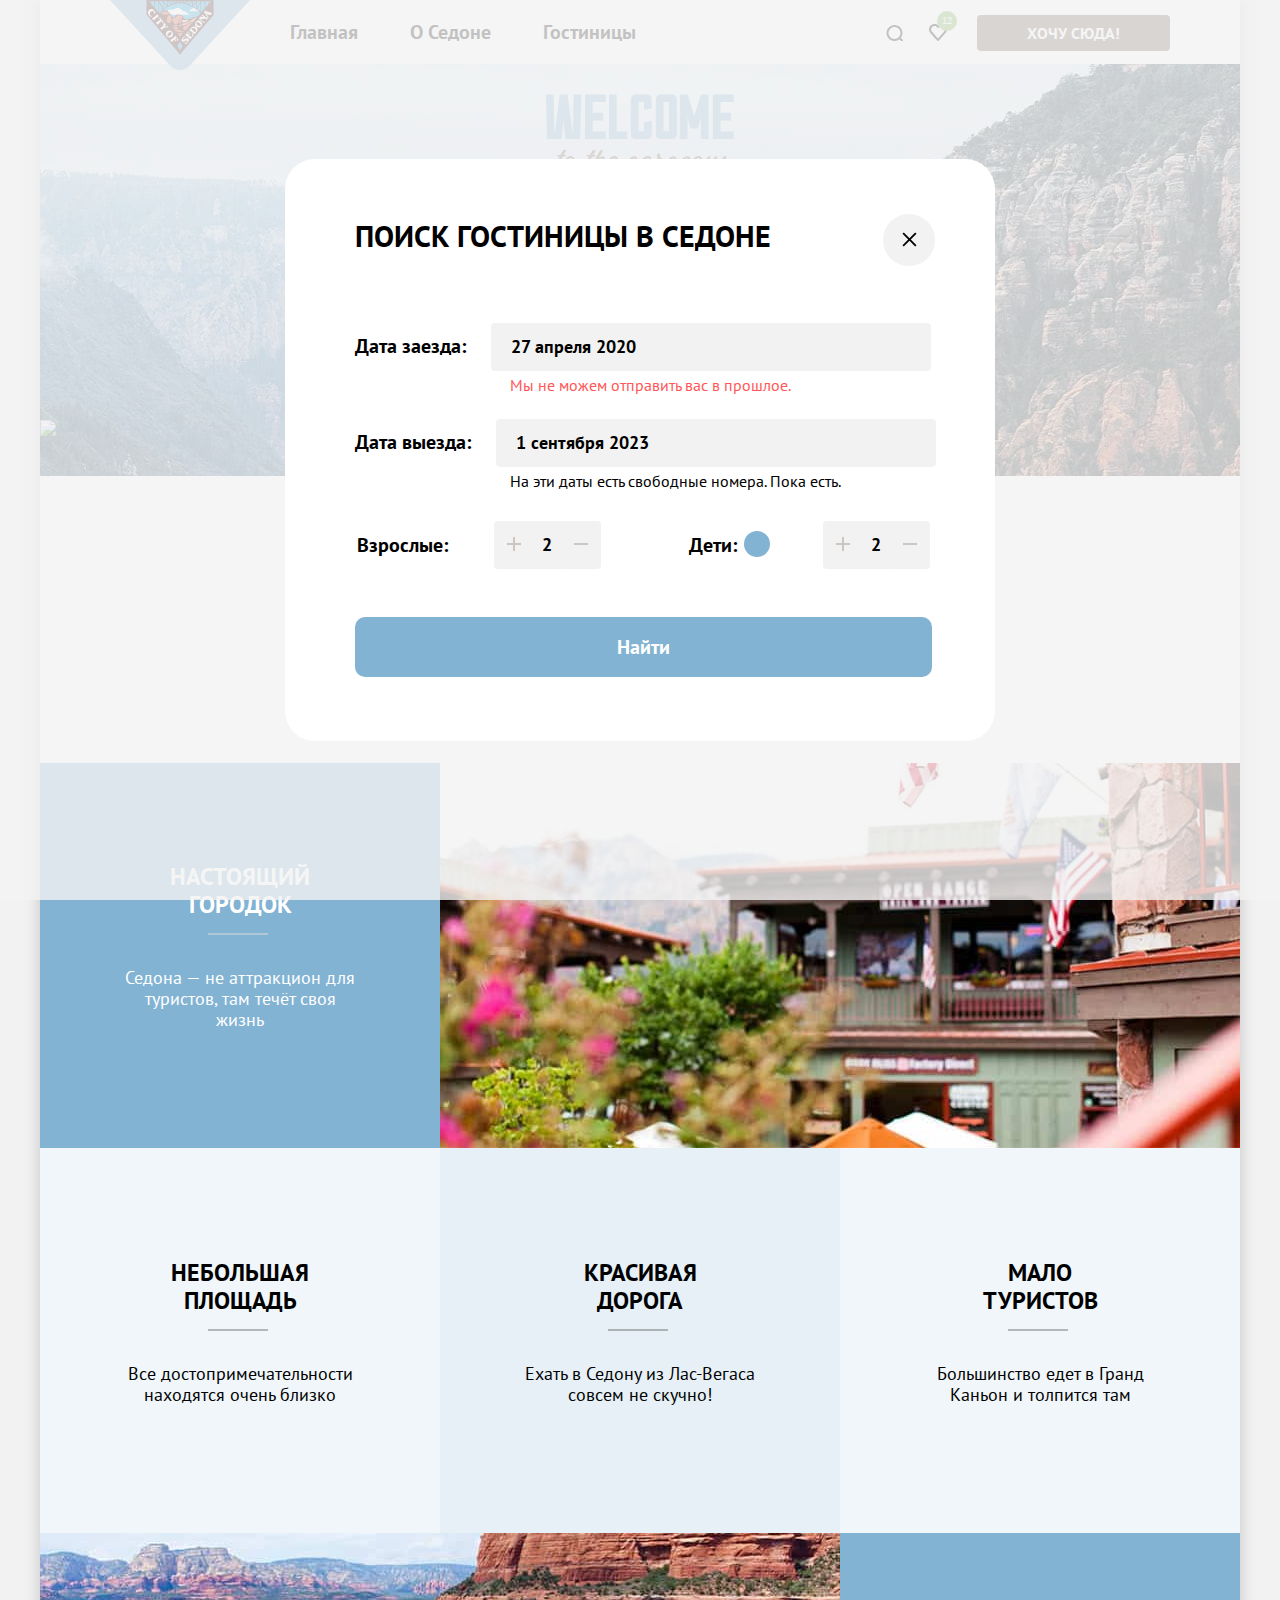
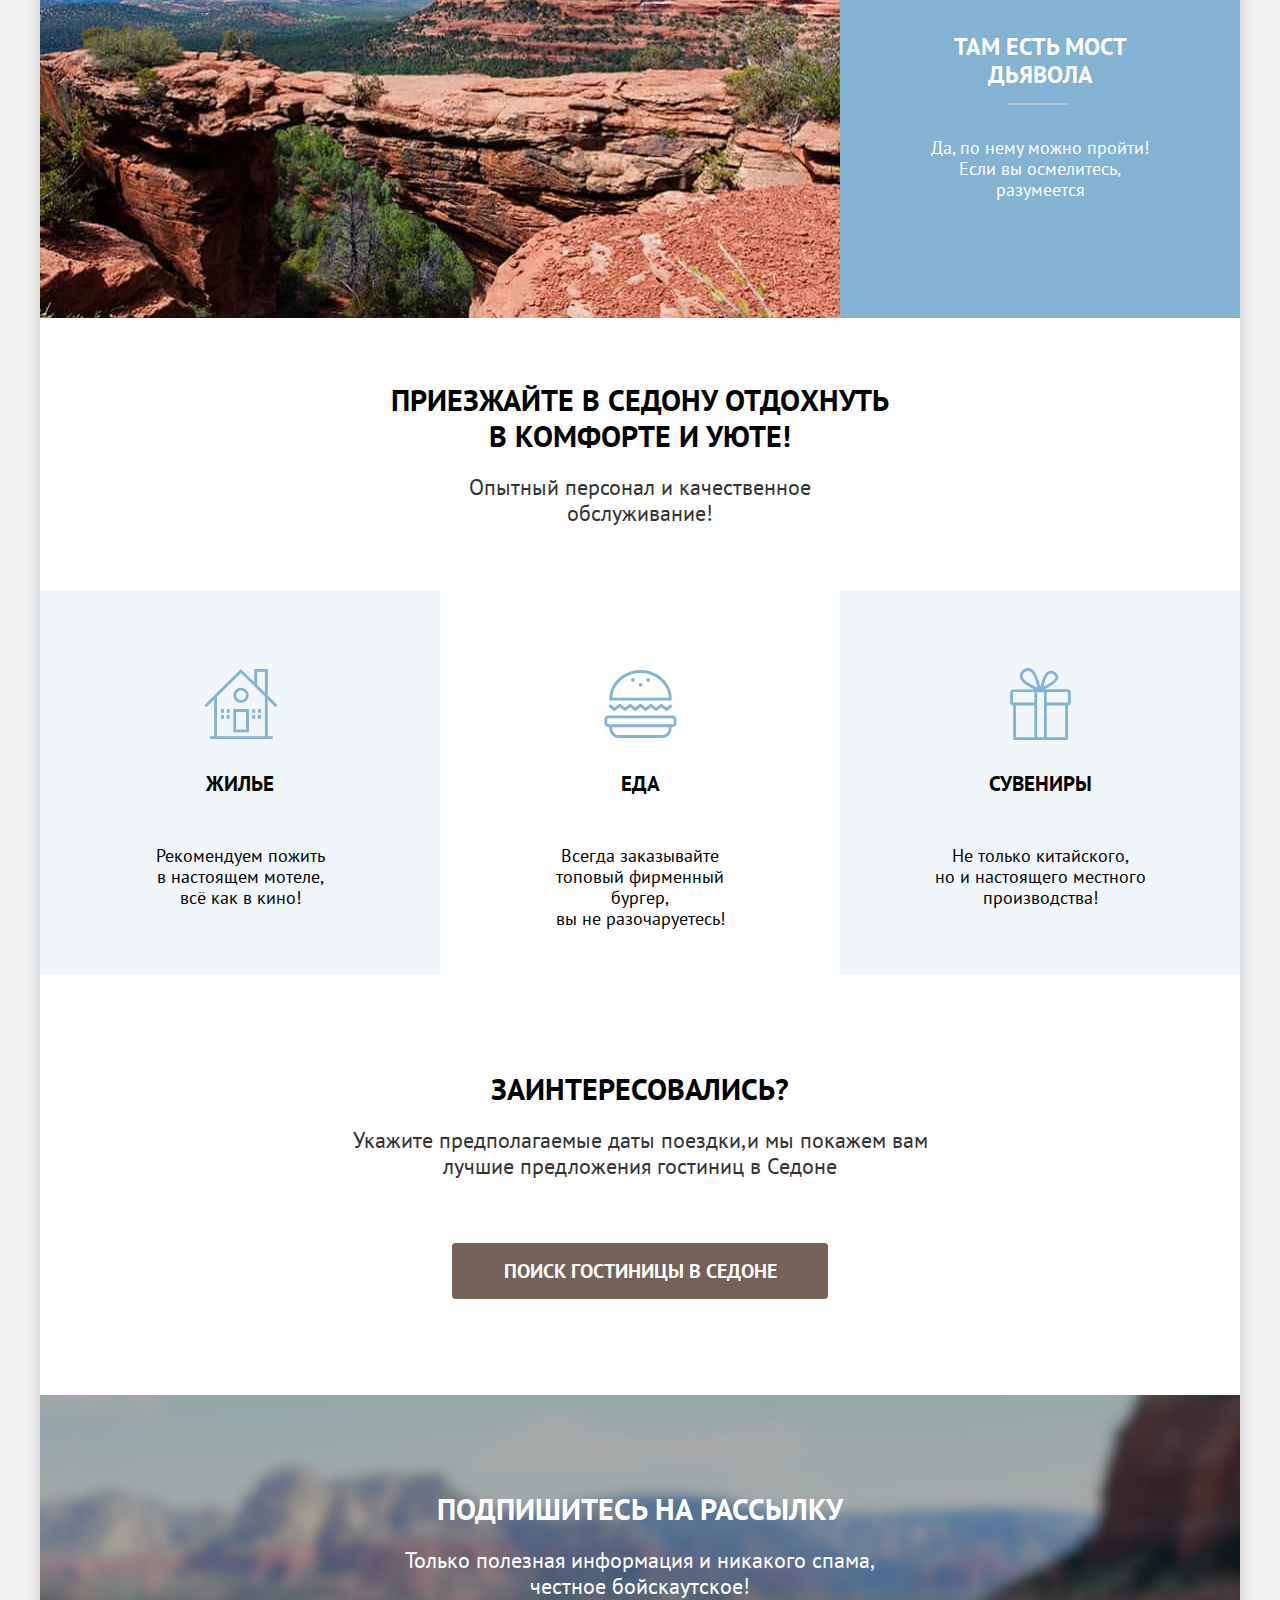
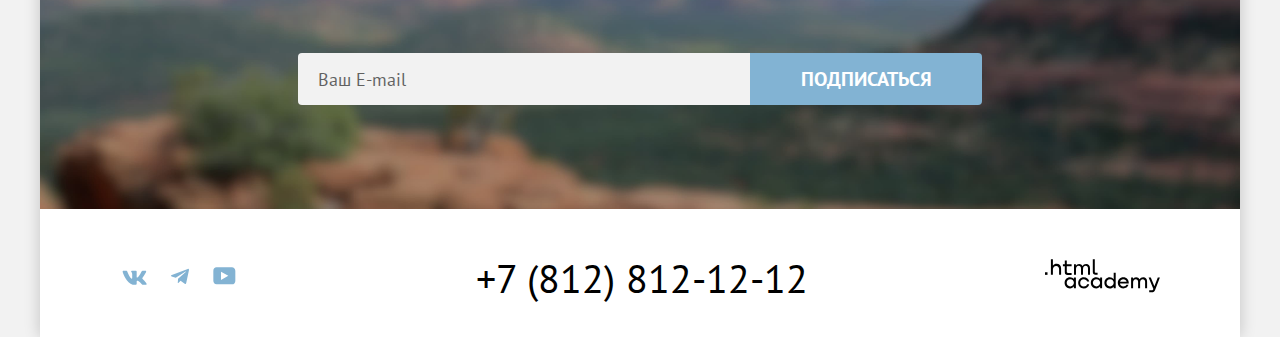
==== commit 32925840: "Add files via upload" ====
--- a/index.html
+++ b/index.html
@@ -40,9 +40,9 @@
           <ul class="navigation-user">
             <li class="nav-user-item">
               <a class="search" href="#">
-                <svg class="main-nav-icon" aria-hidden="true" focusable="false" xmlns="http://www.w3.org/2000/svg"
+                <svg class="main-nav-icon" fill="#000" aria-hidden="true" focusable="false" xmlns="http://www.w3.org/2000/svg"
                   width="18" height="18" fill="none" viewBox="0 0 18 17">
-                  <path fill="#000"
+                  <path
                     d="m19.5 18.008-3.7-3.68c1-1.292 1.7-2.983 1.7-4.872 0-4.376-3.6-7.956-8-7.956s-8 3.68-8 8.055c0 4.376 3.6 7.956 8 7.956 1.8 0 3.5-.597 4.9-1.69l3.7 3.679 1.4-1.492Zm-10-2.486c-3.3 0-6-2.685-6-5.967 0-3.282 2.7-5.967 6-5.967s6 2.685 6 5.967c0 3.282-2.7 5.967-6 5.967Z" />
                 </svg>
                 <span class="visually-hidden">Поиск</span>
@@ -50,9 +50,9 @@
             </li>
             <li class="nav-user-item">
               <a class="like" href="#">
-                <svg class="main-nav-icon" aria-hidden="true" focusable="false" xmlns="http://www.w3.org/2000/svg"
+                <svg fill="#000" class="main-nav-icon" aria-hidden="true" focusable="false" xmlns="http://www.w3.org/2000/svg"
                   width="18" height="17" fill="none" viewBox="0 0 18 17">
-                  <path fill="#000"
+                  <path
                     d="M8.9 17c-.3 0-.6-.1-.8-.4-5.4-6.1-6.7-7.5-7-7.9C.4 7.8 0 6.6 0 5.4 0 2.4 2.4 0 5.5 0 6.8 0 8 .5 9 1.3 10 .5 11.3 0 12.5 0c3 0 5.5 2.4 5.5 5.4 0 1.3-.5 2.5-1.3 3.4l-7 7.9c-.2.2-.4.3-.8.3Zm-6-9.5c.3.4 3.5 4 6.1 6.9l6.2-7c.5-.5.7-1.2.7-2 0-1.8-1.5-3.3-3.3-3.3-1 0-2 .5-2.7 1.3-.3.3-.6.4-.9.4-.3 0-.6-.2-.8-.4-.7-.8-1.7-1.3-2.7-1.3-1.8 0-3.3 1.5-3.3 3.3-.1.9.3 1.6.7 2.1-.1 0-.1 0 0 0Z" />
                 </svg>
 
@@ -87,23 +87,23 @@
               </div>
             </li>
             <li class="advantages-list-item">
-              <h3 >Небольшая площадь</h3>
+              <h3 class="advantage-list-title-black">Небольшая площадь</h3>
               <p>Все достопримечательности находятся очень близко</p>
             </li>
             <li class="advantages-list-item center-item">
-              <h3 >Красивая дорога</h3>
+              <h3 class="advantage-list-title-black" >Красивая дорога</h3>
               <p>Ехать в Седону из Лас-Вегаса совсем не скучно!</p>
             </li>
             <li class="advantages-list-item ">
-              <h3>Мало туристов</h3>
+              <h3 class="advantage-list-title-black">Мало туристов</h3>
               <p>Большинство едет в Гранд Каньон и толпится там</p>
             </li>
             <li class="special-advantages">
               <div class="advanteges-container">
                 <img src="images/advanteges-2.jpg" alt="Каньон в седоне." width="800" height="385">
                 <div class="advantage">
-                  <h3 advantage-list-title-last>Там есть мост дьявола</h3>
-                  <p>Да, по нему можно пройти! Если вы осмелитесь, разумеется</p>
+                  <h3 class="advantage-list-title" >Там есть мост дьявола</h3>
+                  <p class="advantage-discription-special">Да, по нему можно пройти! Если вы осмелитесь, разумеется</p>
                 </div>
               </div>
             </li>
@@ -221,9 +221,9 @@
 
 
 
-    <div class="modal-container visually-hidden ">
+    <div class="modal-container ">
       <div class="modal modal-auth">
-        <button class="modal-close-button">
+        <button class="modal-close-button" type="button">
           <span class="visually-hidden">Закрыть</span>
         </button>
         <section class="modal-content">
@@ -244,21 +244,28 @@
                 <label class="label-title counter-title"  for="people-adult">Взрослые:</label>
                 <div class="number">
                   <button class="plus" type="button">
+<svg class="plus-svg" xmlns="http://www.w3.org/2000/svg" width="14" height="14" fill="#000000" viewBox="0 0 14 14"><path fill="#756157" fill-opacity=".3" d="M14 6H8V0H6v6H0v2h6v6h2V8h6V6Z"/></svg>
                   </button>
                   <input class="modal-input-small" type="number" id="people-adult" name="people-adult" placeholder="0" value="2" min="1" step="1">
-                  <button type="button" class="minus"></button>
+                  <button type="button" class="minus">
+                    <svg class="minus-svg" xmlns="http://www.w3.org/2000/svg" width="20" height="20" fill="none" viewBox="0 0 20 20"><path fill="#756157" fill-opacity=".3" d="M3 9v2h14V9H3Z"/></svg>
+                  </button>
                 </div>
               </div>
 
               <div class="children">
-                  <label class="label-title counter-title children-title" for="children">Дети: <button class="warning-icon"></button></label>
+                  <label class="label-title counter-title children-title" for="children">Дети: </label>
+                  <button class="warning-icon"></button>
                     <span class="visually-hidden warning-span">
                       Укажите количество детей, которые будут с вами, возраст которых от 6 до 18 лет. Дети до 6 лет размещаются бесплатно.
                     </span>
                 <div class="number">
-                  <button class="plus" type="button">  </button>
-                  <input class="modal-input-small"  type="number" id="children" name="children" placeholder="0" value="2" placeholder="0" value="2" min="1" step="1">
+                  <button class="plus" type="button">
+                    <svg class="plus-svg" xmlns="http://www.w3.org/2000/svg" width="14" height="14" fill="none" viewBox="0 0 14 14"><path fill="#756157" fill-opacity=".3" d="M14 6H8V0H6v6H0v2h6v6h2V8h6V6Z"/></svg>
+                                      </button>
+                  <input class="modal-input-small"  type="number" id="children" name="children" placeholder="0" value="2" placeholder="0"  min="1" step="1">
                   <button class="minus" type="button">
+                    <svg class="minus-svg" xmlns="http://www.w3.org/2000/svg" width="20" height="20" fill="none" viewBox="0 0 20 20"><path fill="#756157" fill-opacity=".3" d="M3 9v2h14V9H3Z"/></svg>
                   </button>
                 </div>
               </div>
--- a/style/style.css
+++ b/style/style.css
@@ -151,12 +151,11 @@
  padding: 20px 10px;
 }
 .site-navigation .navigation-item .navigation-link:hover {
-  border: none;
+  border:none;
  }
 
 
 .navigation-link:hover {
-
 
 }
 
@@ -325,17 +324,20 @@
 left:85px;
 
 }
-
-.advantage-list-title-last::before{
+.advantage-list-title-black{
+  position: relative;
+}
+
+.advantage-list-title-black:before{
   content: "";
   position: absolute;
   display: block;
   width: 60px;
   height: 2px;
-  background-color: rgba(0, 0, 0, 0.52);
+  background-color: rgba(0, 0, 0, 0.256);
   transform: translate(-50%);
-  top:70px;
-  left:85px;
+top:70px;
+left:85px;
 }
 
 .advantages-list {
@@ -652,6 +654,7 @@
 .footer-contacts {
   display: flex;
   padding: 40px 70px 30px 70px;
+  align-items: center;
 }
 
 .social-list {
@@ -663,7 +666,7 @@
   align-items: center;
   max-width: 150px;
   flex-wrap: wrap;
-
+row-gap:10px;
 }
 
 .phone {
@@ -1495,9 +1498,7 @@
   text-align: center;
   color: #000000;
   border: none;
-  padding-top: 12px;
-  padding-left: 20px;
-  padding-bottom: 12px;
+
 
 
 }
@@ -1505,7 +1506,7 @@
 .children {
   display: flex;
   width: auto;
-
+position: relative;
 }
 
 .adults {
@@ -1527,8 +1528,7 @@
 }
 
 .plus {
-  background-image: url(../images/button-plus.svg);
-  background-repeat: no-repeat;
+
   border: none;
   width: 40px;
   height: 48px;
@@ -1540,20 +1540,25 @@
 }
 
 .plus:hover{
-  background-color: ;
-opacity: 0.5;
-background-color: rgba(242, 242, 242, 1);
-}
+  .plus-svg{
+  fill: #000000;
+  }
+}
+
+.plus:active{
+  .plus-svg{
+    opacity: 0.5;
+  }
+}
+
 .plus:focus{
-
+border: solid #82B3D3 2px;
 }
 .plus:active{
 
 }
 
 .minus {
-  background-image: url(../images/button-minus.svg);
-  background-repeat: no-repeat;
   border: none;
   width: 40px;
   height: 48px;
@@ -1562,6 +1567,17 @@
   margin-left: -2px;
   border-radius: 0px 4px 4px 4px;
 cursor: pointer;
+padding: 0;
+}
+
+.minus:hover{
+  .minus-svg{
+    opacity: 0.5;
+  }
+}
+
+.minus:focus{
+  border: solid #82B3D3 2px;
 }
 
 
@@ -1606,6 +1622,7 @@
 .children-title{
   display: flex;
   align-items: center;
+  padding-right: 86px;
 }
 
 
@@ -1635,6 +1652,9 @@
 border-radius: 20px;
 margin-left:10px;
 cursor: pointer;
+position: absolute;
+top:10px;
+left: 45px;
 }
 
 
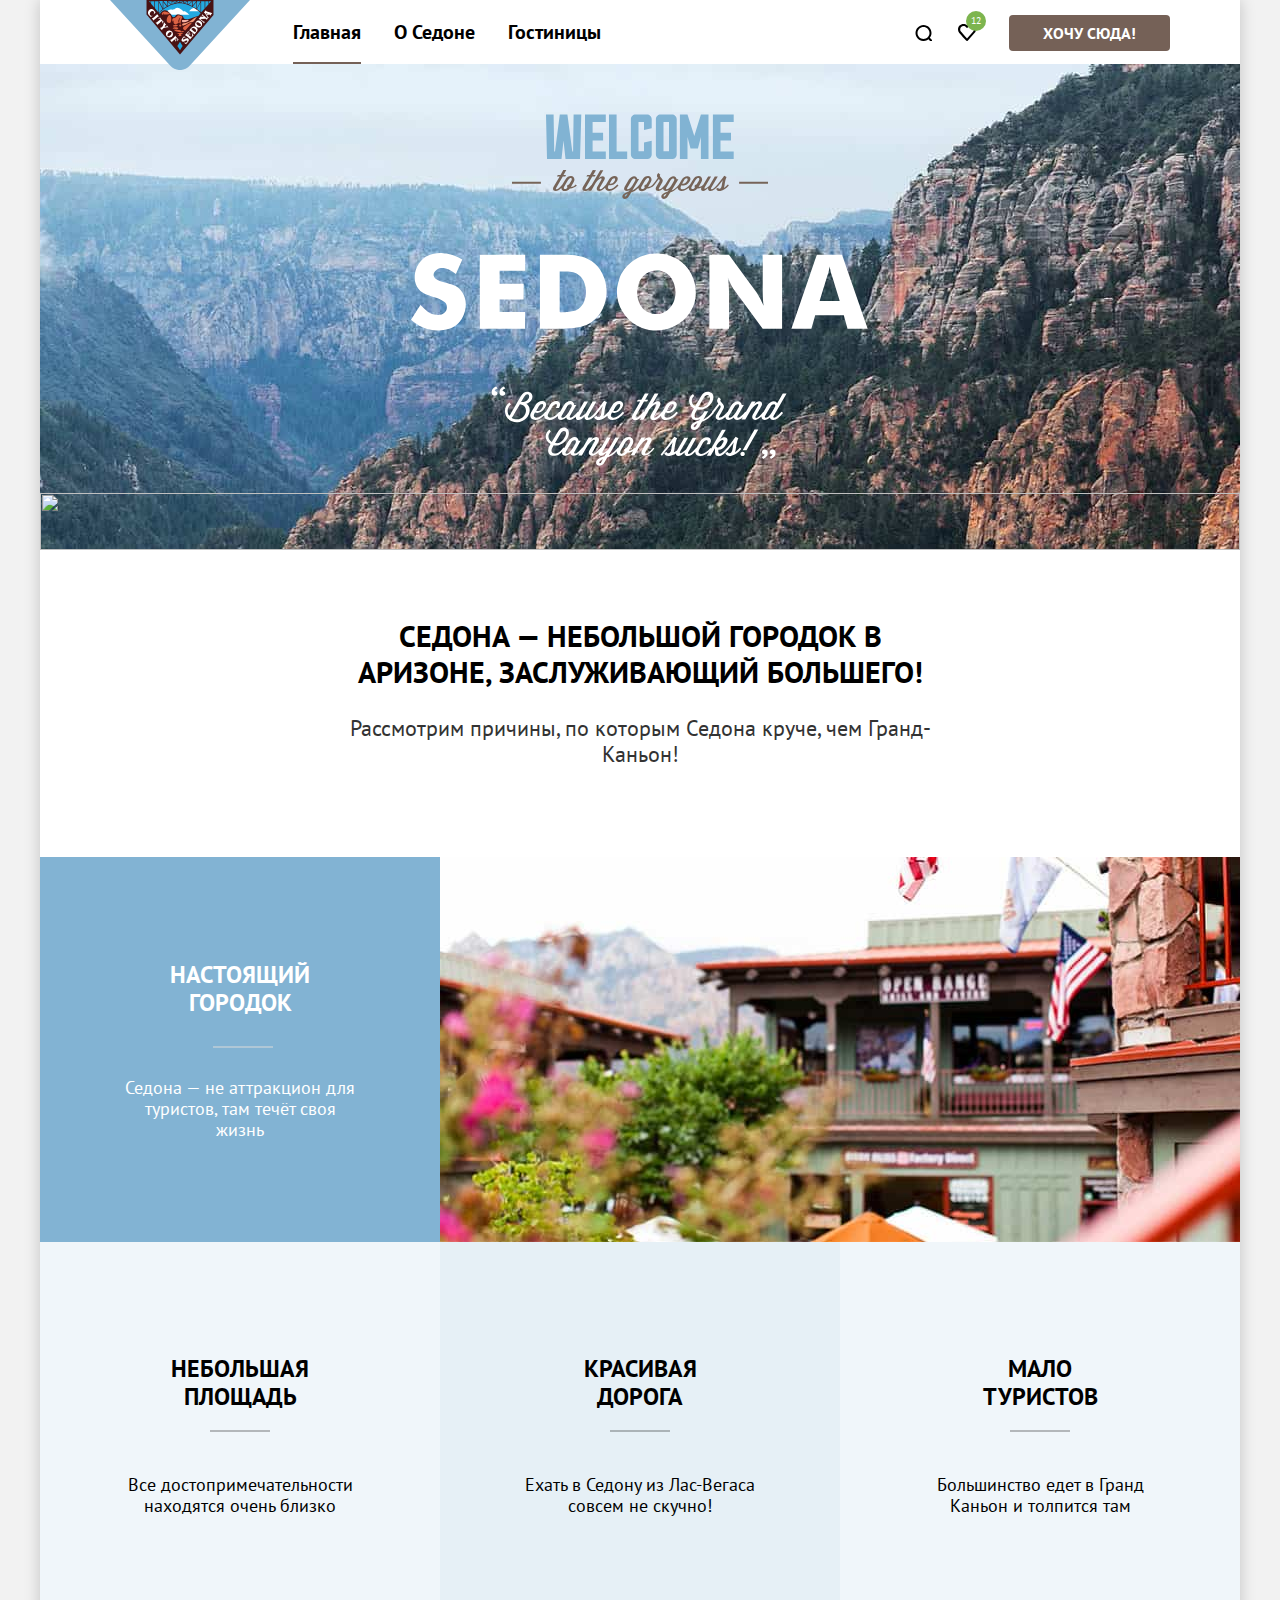
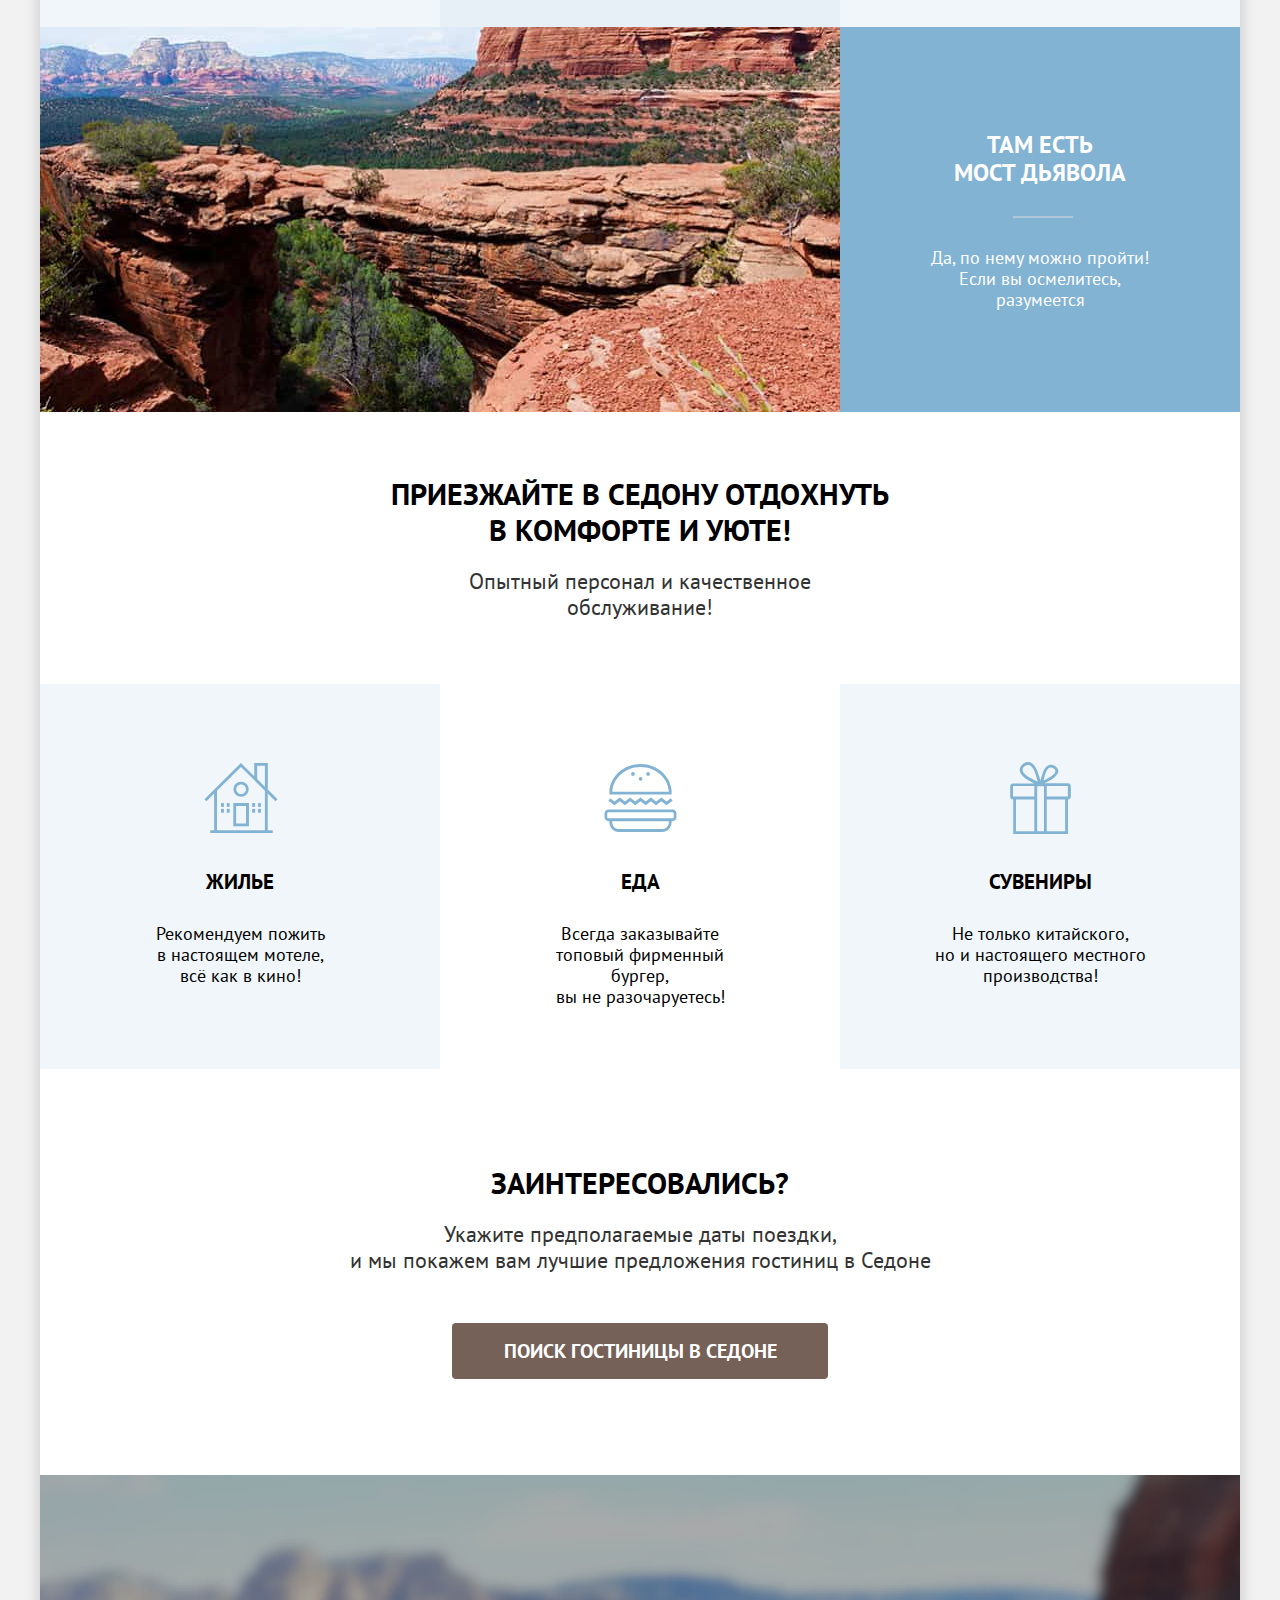
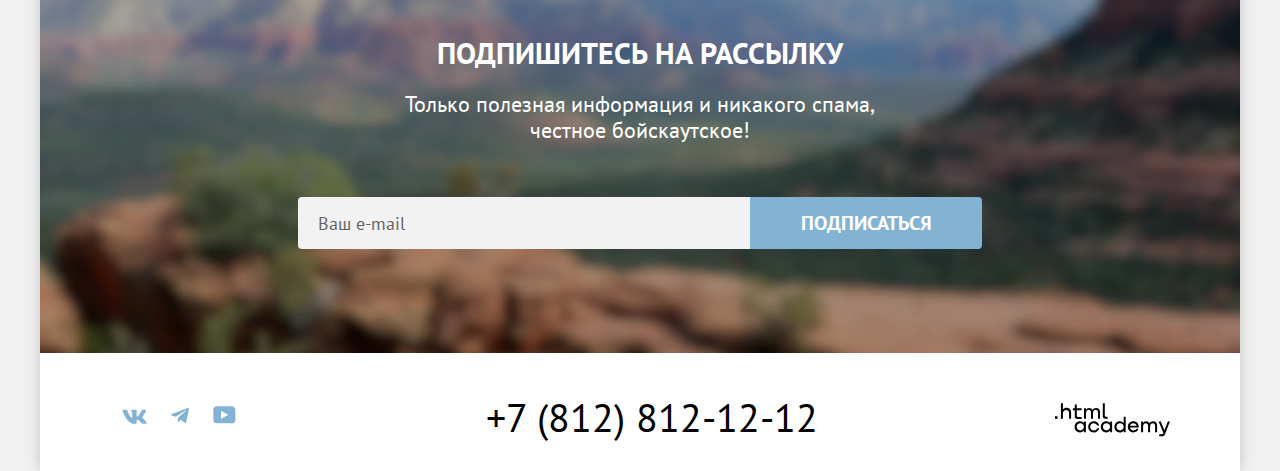
==== commit 06f79898: "pixel perfect" ====
--- a/index.html
+++ b/index.html
@@ -14,17 +14,31 @@
       <header class="main-header" data-test="header">
         <nav class="main-nav">
           <a class="logo" href="index.html">
-            <svg xmlns="http://www.w3.org/2000/svg"  aria-hidden="true" focusable="true" width="140" height="70" fill="none" viewBox="0 0 140 70">
-              <g clip-path="url(#a)"><path fill="#81B3D3" d="M140 0H0l60.362 65.7c5.276 5.8 14 5.8 19.276 0L140 0Z"/>
-                <path fill="#23A9E1" d="m37.232.5 32.565 37.9L102.261.7 37.231.5Z"/>
-                <path fill="#fff" d="M61.986 14.7h17.55c-1.319-.8-4.463-4.6-6.087-3.2-.101.1-4.97-5.7-8.116-2.9-2.739 2.5-4.058-.3-7.101 1.6-3.652 2.4 2.029 3.7 3.754 4.5Zm27.087-3.5-9.942.1c3.956-4.5 5.68-4 9.942-.1Z"/>
-                <path fill="#491213" d="M99.014 3.6V1.2h2.131l-2.13 2.4ZM49.102 13c.102.1 2.435-2.4 6.189-4.9 3.45-2.3 8.724-4.9 14.608-4.9 5.885 0 11.261 2.7 14.71 5 3.754 2.4 6.088 4.8 6.19 4.9l-2.537 3c-4.565.6-7.812 3.9-12.275 3.2-2.232-.4-2.334-1.6-2.943-2.9-.507-1-1.318-.8-2.333-1.2-.913-.4-1.522-1.1-3.45-.7-1.622.4-1.825 2.9-3.956 2.8-1.116-.1-1.217-1.6-2.84-3.6-4.16-4.9-7.953-4.29-10.591.21l-.772-.91ZM40.58 1.2v1.9l-1.623-1.9h1.623Zm54.68 0h3.247v3L95.261 8V1.2Zm-4.159 11.4V1.2h3.551v7.4l-3.55 4Zm-.507-10.4v9.9a26.327 26.327 0 0 0-3.652-3l3.652-6.9Zm-4.16-.3v6.8c-.507-.3-.912-.7-1.521-1-.71-.4-1.42-.9-2.232-1.3l3.754-4.5Zm-4.463-.2V6c-1.014-.5-2.13-1-3.145-1.5l3.145-2.8Zm.609-.5h3.753L82.58 5.8V1.2Zm4.362 0h3.652l-3.652 7.1V1.2Zm-8.927 0h3.956l-3.55 3.1c-.102 0-.204-.1-.305-.1l-.102-3Zm-.508.4V4c-1.014-.4-2.029-.7-3.145-.9l3.145-1.5Zm-4.26 0v1.3c-.71-.1-1.42-.2-2.233-.3l2.232-1Zm-6.9 0 2.233 1c-.812 0-1.522.1-2.232.3V1.6Zm-4.159 0 3.145 1.5c-1.116.2-2.13.5-3.145.9V1.6Zm3.653 1.2-3.348-1.6h3.348v1.6Zm3.55-.4-2.84-1.3h2.84v1.3Zm.71-1.2h2.942l-2.942 1.3V1.2Zm3.754 0h3.246l-3.246 1.6V1.2Zm-12.58 3.1-3.55-3.1h3.956v3l-.406.1Zm-3.652-2.6 3.145 2.7c-1.116.4-2.13.9-3.145 1.5V1.7Zm-4.362.2 3.652 4.5c-1.319.7-2.536 1.5-3.652 2.4V1.9ZM49 2.2l3.652 7c-1.319 1-2.536 2-3.652 3.2V2.2Zm3.754 6L49.1 1.1h3.653v7.1Zm4.362-2.5-3.754-4.6h3.754v4.6ZM44.333 7.5l-3.246-3.8V1.2h3.246v6.3Zm.609-6.3h3.55v11.2l-3.55-4.2v-7ZM36.522 0v14.6L70 54.5 103.478 15V0H36.522Z"/>
-                <path fill="#23A9E1" d="M67.362 46 70 41.8l2.638 4.2L70 50.2 67.362 46Z"/>
-                <path fill="#DC6243" d="M75.275 30.6c-3.449-2-2.637-3.5.203-4.9 1.522-.7 4.87-3.4 6.189-2.5l-6.392 7.4Zm-2.333 2.5c-2.029-.1-4.362-.4-6.391.1 1.217.3 4.26 1.2 1.42 1.9 1.014 1.4 2.638 1.3 3.652.1-.406-.2-.71-.5-1.014-.7 1.116-.3 2.13-.9 2.333-1.4Zm1.217-1.6c-.913-.8-1.927-.8-2.739 0-1.217-2.1-5.478-1.4-7.507-1.7 1.116 2.6 9.74 3.1 10.246 1.7Zm-6.898-2.2c-1.623-.5-6.899-.4-3.45-1.8 1.116-.4 6.798.1 3.45 1.8Zm2.029-3c-.508-1.1.406-2.4 1.724-1.4 1.218.8-.608 2-1.724 1.4Zm-2.942.1c-2.334.7-5.377-.8-1.623-1.5 2.333-.5 4.768.5 1.623 1.5.101 0-.102 0 0 0Zm-2.638-6.2c-.507 1.6-1.522 1.9-1.42 0 .101-2.3 1.623-1.7 3.246-2.6 1.319-.7 2.03-3.4 4.362-1.8 1.015.7 2.232.1 2.537 1.2 0-.1-2.942 6.7-1.32 6.7-3.245 0-1.825-3.8-.608-6.4-1.217.6-3.145 4.3-1.522 5-.811 1.1-3.449 2.6-4.768 1.5-1.116-1-.507-2.3-.507-3.6ZM59.652 23c-5.681 0-1.826-8.6.102-8.1 2.231.7 1.927 8.2-.102 8.1Zm-6.29-8.2c-2.637-.1-1.522-2.6.305-3.1 1.724-.5 5.275 1.1 6.492 2.2-1.826.6-4.16.5-6.188.6-.203-2-.71-1.3-.609.3Z"/>
-                <path fill="#F49774" d="M72.84 25.8c-2.941-3 4.363-2.7 5.58-3.8.812.3 7.102-5.4 8.623-5-1.115 1.3-3.449 5.3-5.072 5.3-1.319 0-2.638-.2-3.652.7-1.522 1.4-3.957 2.1-5.478 2.8Z"/>
-                <path fill="#F4B1A4" d="M73.754 22.2c-1.624.9-3.145-2.5-.305-2.2 1.826.2 3.754-.2 5.479.1-1.32 1.5-3.145 2.3-5.174 2.1Z"/>
-                <path fill="#fff" d="M51.84 20.9c.305.4.61.8.508 1.4 0 .4-.609 1-.203 1.2l1.522-1.8c-.406-.1-3.551-3.8-3.551-4.2l-2.13 1.1c.101.4.811 0 1.217 0 .507 0 .913.4 1.319.7-1.116.9-3.855 3.3-4.16 3.3-.101 0-.71-.4-.71 0 0 .2.609.7.71.8l1.42 1.7c.407-.2-.1-.5.102-.8.102-.2 3.246-2.7 3.957-3.4Zm-3.449-4.5c.305-.1.406.3.609 0l-1.623-1.9c-.203-.3-.507-.6-.507 0 .101.4-4.058 3.7-4.261 3.8-.305.1-.508-.3-.71.1.507.6.913 1.1 1.42 1.7.203.2.304.4.507.6.203.2.102-.4.102-.4-.102-.3.304-.6.608-.8 1.015-1 3.551-3.1 3.855-3.1Zm-5.782-.6c-1.116.3-2.435-.1-2.74-1.3-.405-1.2.406-2.4 1.32-3.1.913-.7 2.333-.6 2.84.5.203.5.101 1.1-.101 1.6-.102.3-.406.6 0 .8.608-.7 1.116-1.4 1.724-2.1-.71-.4-1.014-1.1-1.522-1.7-.608-.7-1.318-1.4-2.333-1.5-1.927-.3-3.652 1.7-3.855 3.4-.101.9.203 1.8.812 2.6.507.6 1.217 1.1 1.623 1.8.203.1 1.826-.7 2.13-.8.203 0 .102-.1.102-.2 0 0-.508.2 0 0Zm25.87 23.6c-.71-.5-2.638-3-3.044-3.5l-.203-.3-.203.1c-.101.1.102.4 0 .6-.507.8-3.754 3.2-3.956 3.4-.406.2-.812-.1-1.015.2.507.6 1.826 2.3 2.029 2.3.304 0 .101-.5.101-.6.102-.2 1.725-1.6 2.334-2.1.203-.2.406.3.608.5.203.3.305.7.203 1-.101.2-.507.6-.203.8.406-.5 1.522-1.8 1.725-2 .203-.2-.406 0-.304-.1-.203.1-.508.2-.71 0-.102 0-.71-.7-.61-.8.305-.2.61-.6 1.015-.7.61-.1 1.015 1 1.116 1.4.102.4.102.8-.101 1.1-.102.3-.304.5 0 .6l1.42-1.9c0 .1-.101.1-.203 0 .102.1-.101 0 0 0Zm-9.334-8.9c-.71 0-1.42.3-2.029.8-1.42 1.2-1.623 3.3-.507 4.8 1.319 1.7 3.449 1.9 5.174.7 1.42-1.2 1.623-3.3.507-4.8-.812-1-2.03-1.5-3.145-1.5Zm1.217 1.4c.913-.1 1.522.8 1.116 1.8-.406 1-1.42 2-2.434 2.4-1.218.5-2.03-.5-1.522-1.7.406-1 1.42-2 2.435-2.4.101 0 .203-.1.405-.1Zm-2.84-4.6c.304 0 .608.4.811 0l-1.42-1.7c-.406.2 0 .4-.101.6-.203.3-1.725.5-2.13.6.1-.4.608-1.7.81-1.8.407-.3.61.3.812-.1l-1.826-2.1c-.203-.2-.406-.7-.608-.4 0 0 0 1-.102 1.1-.101.2-.608 2.4-1.217 2.9-.305.3-1.522 1.3-1.826 1.4-.305.1-.508-.4-.812 0l1.623 1.9c.102.1.406.6.508.6.304.1 0-.6.101-.7.101-.3 1.623-1.8 2.333-1.9.913-.2 2.03-.5 3.044-.4.203 0-.203 0 0 0Zm24.55 6.7c.102.4.203.9.102 1.3-.102.6-.609 1.9-1.42 1.5-.812-.4-1.42-1.1-2.13-1.7.507-.6 1.014-1.1 1.927-.8.203.1.406 0 .203-.2-.305-.2-2.03-1.3-2.13-1.2-.204.2.304.6.1 1-.1.3-.405.5-.608.8-.507-.4-1.217-.8-.71-1.5.406-.4.811-.8 1.42-.9.406-.1 1.218.3 1.319-.1-.71-.3-1.42-.7-2.13-1 .101.5-2.232 2.9-2.74 3.5-.101.1-.405.4-.405.5 0 .3.405.1.405.1.305-.1 4.464 3.3 4.566 3.6.101.2-.102.4 0 .5 0 0 .101.1.203.1.304-.3 2.942-3.9 3.55-4l-1.521-2.4c-.406.2-.102.7 0 .9Zm-4.058 4.4c-1.318-.9-3.652.8-4.057 1-.71.3-1.218-.4-.812-1 .304-.5.913-.8 1.522-.8.203 0 .913.1.913 0 .101-.1.101-.1 0-.2-.609-.4-1.116-.8-1.725-1.1-.101.7-.913 1.1-1.319 1.6-.507.6-1.014 1.3-1.014 2s.406 1.4 1.116 1.7c.71.4 1.521.1 2.232-.3.405-.3.811-.6 1.217-.8.609-.3 1.522 0 1.319.8-.203.7-.913 1.3-1.623 1.5-.406.1-.812.1-1.218-.1-.304-.1-.608-.5-.811-.1l2.333 1.6c.102-.5.304-.7.71-1 .507-.4.913-.9 1.319-1.4.812-.9 1.116-2.5-.102-3.4ZM95.87 10.3c0 .1 0 .1 0 0l-.913 1-.812 1c-.203.2-.304.3 0 .5.507-.3 3.55 4.8 3.348 5.5-.507.2-4.565-3.3-4.667-3.5 0-.1.203-.7-.101-.6-.102 0-.508.6-.609.7l-.609.7c.203.3.305 0 .609 0 .203.1 1.217.9 1.522 1.1-.508 0-1.725.1-1.928.1-.608.1-.304-.4-.71-.6L89.478 18l-.913 1v.1c.203.2.102.1.406 0 .304-.1 4.362 3.2 4.464 3.4.203.3-.102.6.304.8l1.218-1.4c.101-.1.101-.1 0-.1-.305-.2-.305.1-.71.1-.305-.1-2.943-2.2-3.856-3l5.377-.2c.203 0 .71.6.71.8-.101.2-.304.4 0 .5.305-.4.609-.7.913-1.1l.102-.2c.101 0 .101-.1.101-.2l.102-.1c.304-.3 1.217-1.3 1.116-1.4-.305-.3-.406.3-.812 0-.203-.2-.812-1.2-.913-1.4-.203-.3.406-.6.609-.7.507-.3 2.13-.8 2.333.2 0 .2-.203.4-.101.5 0 0 .101.2.202.1l2.131-2.6-.203-.2c-.507.5-5.58-1.5-5.884-1.8-.102-.2-.102-.8-.304-.8Zm-.203 2.6c.811.3 1.521.6 2.333 1l-.609.3c-.203.1-.405.3-.608.5l-1.116-1.8Zm-6.696 7.7c-1.116-.1-2.232.4-3.043 1.3-1.218 1.5-1.116 3.7.405 4.9 1.522 1.2 3.754.9 4.971-.5 1.218-1.5 1.116-3.7-.405-4.9-.508-.4-1.218-.7-1.928-.8Zm-1.42 1.6c.608 0 1.319.4 1.724.7.812.5 2.232 1.7 1.522 2.7 0-.1.102-.1-.101.1-.812.8-2.232.1-2.942-.5-.71-.5-2.03-1.7-1.218-2.7.305-.2.609-.3 1.015-.3Zm-3.145 4.3c-1.218-.1-2.435.5-3.348 1.6-.609.8-1.319 1.5-1.928 2.3.203.3.508-.1.812.1.304.2 4.16 3.3 4.16 3.5.1.3-.203.4.1.6.102.1 2.943-3.4 3.247-4a2.94 2.94 0 0 0-.811-3.2c.101.1.203.1 0 0-.812-.6-1.522-.9-2.232-.9Zm-1.116 1.6h.304c1.42.4 3.45 2.1 2.13 3.6l-.405.4c-.203.2-4.261-3-4.058-3.2.406-.5 1.319-.9 2.029-.8Z"/>
-              </g><defs><clipPath id="a"><path fill="#fff" d="M0 0h140v70H0z"/></clipPath></defs></svg>
+            <svg xmlns="http://www.w3.org/2000/svg" aria-hidden="true" focusable="true" width="140" height="70"
+              fill="none" viewBox="0 0 140 70">
+              <g clip-path="url(#a)">
+                <path fill="#81B3D3" d="M140 0H0l60.362 65.7c5.276 5.8 14 5.8 19.276 0L140 0Z" />
+                <path fill="#23A9E1" d="m37.232.5 32.565 37.9L102.261.7 37.231.5Z" />
+                <path fill="#fff"
+                  d="M61.986 14.7h17.55c-1.319-.8-4.463-4.6-6.087-3.2-.101.1-4.97-5.7-8.116-2.9-2.739 2.5-4.058-.3-7.101 1.6-3.652 2.4 2.029 3.7 3.754 4.5Zm27.087-3.5-9.942.1c3.956-4.5 5.68-4 9.942-.1Z" />
+                <path fill="#491213"
+                  d="M99.014 3.6V1.2h2.131l-2.13 2.4ZM49.102 13c.102.1 2.435-2.4 6.189-4.9 3.45-2.3 8.724-4.9 14.608-4.9 5.885 0 11.261 2.7 14.71 5 3.754 2.4 6.088 4.8 6.19 4.9l-2.537 3c-4.565.6-7.812 3.9-12.275 3.2-2.232-.4-2.334-1.6-2.943-2.9-.507-1-1.318-.8-2.333-1.2-.913-.4-1.522-1.1-3.45-.7-1.622.4-1.825 2.9-3.956 2.8-1.116-.1-1.217-1.6-2.84-3.6-4.16-4.9-7.953-4.29-10.591.21l-.772-.91ZM40.58 1.2v1.9l-1.623-1.9h1.623Zm54.68 0h3.247v3L95.261 8V1.2Zm-4.159 11.4V1.2h3.551v7.4l-3.55 4Zm-.507-10.4v9.9a26.327 26.327 0 0 0-3.652-3l3.652-6.9Zm-4.16-.3v6.8c-.507-.3-.912-.7-1.521-1-.71-.4-1.42-.9-2.232-1.3l3.754-4.5Zm-4.463-.2V6c-1.014-.5-2.13-1-3.145-1.5l3.145-2.8Zm.609-.5h3.753L82.58 5.8V1.2Zm4.362 0h3.652l-3.652 7.1V1.2Zm-8.927 0h3.956l-3.55 3.1c-.102 0-.204-.1-.305-.1l-.102-3Zm-.508.4V4c-1.014-.4-2.029-.7-3.145-.9l3.145-1.5Zm-4.26 0v1.3c-.71-.1-1.42-.2-2.233-.3l2.232-1Zm-6.9 0 2.233 1c-.812 0-1.522.1-2.232.3V1.6Zm-4.159 0 3.145 1.5c-1.116.2-2.13.5-3.145.9V1.6Zm3.653 1.2-3.348-1.6h3.348v1.6Zm3.55-.4-2.84-1.3h2.84v1.3Zm.71-1.2h2.942l-2.942 1.3V1.2Zm3.754 0h3.246l-3.246 1.6V1.2Zm-12.58 3.1-3.55-3.1h3.956v3l-.406.1Zm-3.652-2.6 3.145 2.7c-1.116.4-2.13.9-3.145 1.5V1.7Zm-4.362.2 3.652 4.5c-1.319.7-2.536 1.5-3.652 2.4V1.9ZM49 2.2l3.652 7c-1.319 1-2.536 2-3.652 3.2V2.2Zm3.754 6L49.1 1.1h3.653v7.1Zm4.362-2.5-3.754-4.6h3.754v4.6ZM44.333 7.5l-3.246-3.8V1.2h3.246v6.3Zm.609-6.3h3.55v11.2l-3.55-4.2v-7ZM36.522 0v14.6L70 54.5 103.478 15V0H36.522Z" />
+                <path fill="#23A9E1" d="M67.362 46 70 41.8l2.638 4.2L70 50.2 67.362 46Z" />
+                <path fill="#DC6243"
+                  d="M75.275 30.6c-3.449-2-2.637-3.5.203-4.9 1.522-.7 4.87-3.4 6.189-2.5l-6.392 7.4Zm-2.333 2.5c-2.029-.1-4.362-.4-6.391.1 1.217.3 4.26 1.2 1.42 1.9 1.014 1.4 2.638 1.3 3.652.1-.406-.2-.71-.5-1.014-.7 1.116-.3 2.13-.9 2.333-1.4Zm1.217-1.6c-.913-.8-1.927-.8-2.739 0-1.217-2.1-5.478-1.4-7.507-1.7 1.116 2.6 9.74 3.1 10.246 1.7Zm-6.898-2.2c-1.623-.5-6.899-.4-3.45-1.8 1.116-.4 6.798.1 3.45 1.8Zm2.029-3c-.508-1.1.406-2.4 1.724-1.4 1.218.8-.608 2-1.724 1.4Zm-2.942.1c-2.334.7-5.377-.8-1.623-1.5 2.333-.5 4.768.5 1.623 1.5.101 0-.102 0 0 0Zm-2.638-6.2c-.507 1.6-1.522 1.9-1.42 0 .101-2.3 1.623-1.7 3.246-2.6 1.319-.7 2.03-3.4 4.362-1.8 1.015.7 2.232.1 2.537 1.2 0-.1-2.942 6.7-1.32 6.7-3.245 0-1.825-3.8-.608-6.4-1.217.6-3.145 4.3-1.522 5-.811 1.1-3.449 2.6-4.768 1.5-1.116-1-.507-2.3-.507-3.6ZM59.652 23c-5.681 0-1.826-8.6.102-8.1 2.231.7 1.927 8.2-.102 8.1Zm-6.29-8.2c-2.637-.1-1.522-2.6.305-3.1 1.724-.5 5.275 1.1 6.492 2.2-1.826.6-4.16.5-6.188.6-.203-2-.71-1.3-.609.3Z" />
+                <path fill="#F49774"
+                  d="M72.84 25.8c-2.941-3 4.363-2.7 5.58-3.8.812.3 7.102-5.4 8.623-5-1.115 1.3-3.449 5.3-5.072 5.3-1.319 0-2.638-.2-3.652.7-1.522 1.4-3.957 2.1-5.478 2.8Z" />
+                <path fill="#F4B1A4"
+                  d="M73.754 22.2c-1.624.9-3.145-2.5-.305-2.2 1.826.2 3.754-.2 5.479.1-1.32 1.5-3.145 2.3-5.174 2.1Z" />
+                <path fill="#fff"
+                  d="M51.84 20.9c.305.4.61.8.508 1.4 0 .4-.609 1-.203 1.2l1.522-1.8c-.406-.1-3.551-3.8-3.551-4.2l-2.13 1.1c.101.4.811 0 1.217 0 .507 0 .913.4 1.319.7-1.116.9-3.855 3.3-4.16 3.3-.101 0-.71-.4-.71 0 0 .2.609.7.71.8l1.42 1.7c.407-.2-.1-.5.102-.8.102-.2 3.246-2.7 3.957-3.4Zm-3.449-4.5c.305-.1.406.3.609 0l-1.623-1.9c-.203-.3-.507-.6-.507 0 .101.4-4.058 3.7-4.261 3.8-.305.1-.508-.3-.71.1.507.6.913 1.1 1.42 1.7.203.2.304.4.507.6.203.2.102-.4.102-.4-.102-.3.304-.6.608-.8 1.015-1 3.551-3.1 3.855-3.1Zm-5.782-.6c-1.116.3-2.435-.1-2.74-1.3-.405-1.2.406-2.4 1.32-3.1.913-.7 2.333-.6 2.84.5.203.5.101 1.1-.101 1.6-.102.3-.406.6 0 .8.608-.7 1.116-1.4 1.724-2.1-.71-.4-1.014-1.1-1.522-1.7-.608-.7-1.318-1.4-2.333-1.5-1.927-.3-3.652 1.7-3.855 3.4-.101.9.203 1.8.812 2.6.507.6 1.217 1.1 1.623 1.8.203.1 1.826-.7 2.13-.8.203 0 .102-.1.102-.2 0 0-.508.2 0 0Zm25.87 23.6c-.71-.5-2.638-3-3.044-3.5l-.203-.3-.203.1c-.101.1.102.4 0 .6-.507.8-3.754 3.2-3.956 3.4-.406.2-.812-.1-1.015.2.507.6 1.826 2.3 2.029 2.3.304 0 .101-.5.101-.6.102-.2 1.725-1.6 2.334-2.1.203-.2.406.3.608.5.203.3.305.7.203 1-.101.2-.507.6-.203.8.406-.5 1.522-1.8 1.725-2 .203-.2-.406 0-.304-.1-.203.1-.508.2-.71 0-.102 0-.71-.7-.61-.8.305-.2.61-.6 1.015-.7.61-.1 1.015 1 1.116 1.4.102.4.102.8-.101 1.1-.102.3-.304.5 0 .6l1.42-1.9c0 .1-.101.1-.203 0 .102.1-.101 0 0 0Zm-9.334-8.9c-.71 0-1.42.3-2.029.8-1.42 1.2-1.623 3.3-.507 4.8 1.319 1.7 3.449 1.9 5.174.7 1.42-1.2 1.623-3.3.507-4.8-.812-1-2.03-1.5-3.145-1.5Zm1.217 1.4c.913-.1 1.522.8 1.116 1.8-.406 1-1.42 2-2.434 2.4-1.218.5-2.03-.5-1.522-1.7.406-1 1.42-2 2.435-2.4.101 0 .203-.1.405-.1Zm-2.84-4.6c.304 0 .608.4.811 0l-1.42-1.7c-.406.2 0 .4-.101.6-.203.3-1.725.5-2.13.6.1-.4.608-1.7.81-1.8.407-.3.61.3.812-.1l-1.826-2.1c-.203-.2-.406-.7-.608-.4 0 0 0 1-.102 1.1-.101.2-.608 2.4-1.217 2.9-.305.3-1.522 1.3-1.826 1.4-.305.1-.508-.4-.812 0l1.623 1.9c.102.1.406.6.508.6.304.1 0-.6.101-.7.101-.3 1.623-1.8 2.333-1.9.913-.2 2.03-.5 3.044-.4.203 0-.203 0 0 0Zm24.55 6.7c.102.4.203.9.102 1.3-.102.6-.609 1.9-1.42 1.5-.812-.4-1.42-1.1-2.13-1.7.507-.6 1.014-1.1 1.927-.8.203.1.406 0 .203-.2-.305-.2-2.03-1.3-2.13-1.2-.204.2.304.6.1 1-.1.3-.405.5-.608.8-.507-.4-1.217-.8-.71-1.5.406-.4.811-.8 1.42-.9.406-.1 1.218.3 1.319-.1-.71-.3-1.42-.7-2.13-1 .101.5-2.232 2.9-2.74 3.5-.101.1-.405.4-.405.5 0 .3.405.1.405.1.305-.1 4.464 3.3 4.566 3.6.101.2-.102.4 0 .5 0 0 .101.1.203.1.304-.3 2.942-3.9 3.55-4l-1.521-2.4c-.406.2-.102.7 0 .9Zm-4.058 4.4c-1.318-.9-3.652.8-4.057 1-.71.3-1.218-.4-.812-1 .304-.5.913-.8 1.522-.8.203 0 .913.1.913 0 .101-.1.101-.1 0-.2-.609-.4-1.116-.8-1.725-1.1-.101.7-.913 1.1-1.319 1.6-.507.6-1.014 1.3-1.014 2s.406 1.4 1.116 1.7c.71.4 1.521.1 2.232-.3.405-.3.811-.6 1.217-.8.609-.3 1.522 0 1.319.8-.203.7-.913 1.3-1.623 1.5-.406.1-.812.1-1.218-.1-.304-.1-.608-.5-.811-.1l2.333 1.6c.102-.5.304-.7.71-1 .507-.4.913-.9 1.319-1.4.812-.9 1.116-2.5-.102-3.4ZM95.87 10.3c0 .1 0 .1 0 0l-.913 1-.812 1c-.203.2-.304.3 0 .5.507-.3 3.55 4.8 3.348 5.5-.507.2-4.565-3.3-4.667-3.5 0-.1.203-.7-.101-.6-.102 0-.508.6-.609.7l-.609.7c.203.3.305 0 .609 0 .203.1 1.217.9 1.522 1.1-.508 0-1.725.1-1.928.1-.608.1-.304-.4-.71-.6L89.478 18l-.913 1v.1c.203.2.102.1.406 0 .304-.1 4.362 3.2 4.464 3.4.203.3-.102.6.304.8l1.218-1.4c.101-.1.101-.1 0-.1-.305-.2-.305.1-.71.1-.305-.1-2.943-2.2-3.856-3l5.377-.2c.203 0 .71.6.71.8-.101.2-.304.4 0 .5.305-.4.609-.7.913-1.1l.102-.2c.101 0 .101-.1.101-.2l.102-.1c.304-.3 1.217-1.3 1.116-1.4-.305-.3-.406.3-.812 0-.203-.2-.812-1.2-.913-1.4-.203-.3.406-.6.609-.7.507-.3 2.13-.8 2.333.2 0 .2-.203.4-.101.5 0 0 .101.2.202.1l2.131-2.6-.203-.2c-.507.5-5.58-1.5-5.884-1.8-.102-.2-.102-.8-.304-.8Zm-.203 2.6c.811.3 1.521.6 2.333 1l-.609.3c-.203.1-.405.3-.608.5l-1.116-1.8Zm-6.696 7.7c-1.116-.1-2.232.4-3.043 1.3-1.218 1.5-1.116 3.7.405 4.9 1.522 1.2 3.754.9 4.971-.5 1.218-1.5 1.116-3.7-.405-4.9-.508-.4-1.218-.7-1.928-.8Zm-1.42 1.6c.608 0 1.319.4 1.724.7.812.5 2.232 1.7 1.522 2.7 0-.1.102-.1-.101.1-.812.8-2.232.1-2.942-.5-.71-.5-2.03-1.7-1.218-2.7.305-.2.609-.3 1.015-.3Zm-3.145 4.3c-1.218-.1-2.435.5-3.348 1.6-.609.8-1.319 1.5-1.928 2.3.203.3.508-.1.812.1.304.2 4.16 3.3 4.16 3.5.1.3-.203.4.1.6.102.1 2.943-3.4 3.247-4a2.94 2.94 0 0 0-.811-3.2c.101.1.203.1 0 0-.812-.6-1.522-.9-2.232-.9Zm-1.116 1.6h.304c1.42.4 3.45 2.1 2.13 3.6l-.405.4c-.203.2-4.261-3-4.058-3.2.406-.5 1.319-.9 2.029-.8Z" />
+              </g>
+              <defs>
+                <clipPath id="a">
+                  <path fill="#fff" d="M0 0h140v70H0z" />
+                </clipPath>
+              </defs>
+            </svg>
           </a>
           <ul class="site-navigation">
             <li class="navigation-item">
@@ -40,8 +54,8 @@
           <ul class="navigation-user">
             <li class="nav-user-item">
               <a class="search" href="#">
-                <svg class="main-nav-icon" fill="#000" aria-hidden="true" focusable="false" xmlns="http://www.w3.org/2000/svg"
-                  width="18" height="18" fill="none" viewBox="0 0 18 17">
+                <svg class="main-nav-icon" fill="#000" aria-hidden="true" focusable="false"
+                  xmlns="http://www.w3.org/2000/svg" width="18" height="18" fill="none" viewBox="0 0 18 17">
                   <path
                     d="m19.5 18.008-3.7-3.68c1-1.292 1.7-2.983 1.7-4.872 0-4.376-3.6-7.956-8-7.956s-8 3.68-8 8.055c0 4.376 3.6 7.956 8 7.956 1.8 0 3.5-.597 4.9-1.69l3.7 3.679 1.4-1.492Zm-10-2.486c-3.3 0-6-2.685-6-5.967 0-3.282 2.7-5.967 6-5.967s6 2.685 6 5.967c0 3.282-2.7 5.967-6 5.967Z" />
                 </svg>
@@ -50,30 +64,29 @@
             </li>
             <li class="nav-user-item">
               <a class="like" href="#">
-                <svg fill="#000" class="main-nav-icon" aria-hidden="true" focusable="false" xmlns="http://www.w3.org/2000/svg"
-                  width="18" height="17" fill="none" viewBox="0 0 18 17">
+                <svg fill="#000" class="main-nav-icon" aria-hidden="true" focusable="false"
+                  xmlns="http://www.w3.org/2000/svg" width="18" height="17" fill="none" viewBox="0 0 18 17">
                   <path
                     d="M8.9 17c-.3 0-.6-.1-.8-.4-5.4-6.1-6.7-7.5-7-7.9C.4 7.8 0 6.6 0 5.4 0 2.4 2.4 0 5.5 0 6.8 0 8 .5 9 1.3 10 .5 11.3 0 12.5 0c3 0 5.5 2.4 5.5 5.4 0 1.3-.5 2.5-1.3 3.4l-7 7.9c-.2.2-.4.3-.8.3Zm-6-9.5c.3.4 3.5 4 6.1 6.9l6.2-7c.5-.5.7-1.2.7-2 0-1.8-1.5-3.3-3.3-3.3-1 0-2 .5-2.7 1.3-.3.3-.6.4-.9.4-.3 0-.6-.2-.8-.4-.7-.8-1.7-1.3-2.7-1.3-1.8 0-3.3 1.5-3.3 3.3-.1.9.3 1.6.7 2.1-.1 0-.1 0 0 0Z" />
                 </svg>
-
                 <span class="visually-hidden">Избранное</span>
                 <output name="result" class="output">12</output>
               </a>
             </li>
           </ul>
           <p><a href="#" class="nav-button">ХОЧУ СЮДА! </a></p>
-          </nav>
-          </header>
-          <main class="main-index main-container" data-test="main">
-            <section class="hero" data-test="hero">
-              <img class="hero-main-img" src="images/welcome.svg" width="458" height="352"
-                alt="«Welcome to the gorgeous Sedona, because the Grand Canyon sucks!»">
-              <img class="hero-bottom" src="images/hero-bottom.svg" >
-              <h1 class="visually-hidden">Город Седона</h1>
-            </section>
-            <section class="advantages" data-test="advantages">
-              <h2 class="visually-hidden">Преимущества Седоны</h2>
-              <p class="main-discription">Седона — небольшой городок в Аризоне, заслуживающий большего!</p>
+        </nav>
+      </header>
+      <main class="main-index main-container" data-test="main">
+        <section class="hero" data-test="hero">
+          <img class="hero-main-img" src="images/welcome.svg" width="458" height="352"
+            alt="«Welcome to the gorgeous Sedona, because the Grand Canyon sucks!»">
+          <img class="hero-bottom" src="images/hero-bottom.svg" width="1200px" ; height="57px" ;>
+          <h1 class="visually-hidden">Город Седона</h1>
+        </section>
+        <section class="advantages" data-test="advantages">
+          <h2 class="visually-hidden">Преимущества Седоны</h2>
+          <p class="main-discription">Седона — небольшой городок в Аризоне, заслуживающий большего!</p>
           <p class="discription">Рассмотрим причины, по которым Седона круче, чем Гранд-Каньон!</p>
 
           <ul class="advantages-list">
@@ -87,22 +100,22 @@
               </div>
             </li>
             <li class="advantages-list-item">
-              <h3 class="advantage-list-title-black">Небольшая площадь</h3>
+              <h3 class="advantage-list-title-black  ">Небольшая площадь</h3>
               <p>Все достопримечательности находятся очень близко</p>
             </li>
             <li class="advantages-list-item center-item">
-              <h3 class="advantage-list-title-black" >Красивая дорога</h3>
+              <h3 class="advantage-list-title-black">Красивая дорога</h3>
               <p>Ехать в Седону из Лас-Вегаса совсем не скучно!</p>
             </li>
             <li class="advantages-list-item ">
-              <h3 class="advantage-list-title-black">Мало туристов</h3>
+              <h3 class="advantage-list-title-black ">Мало туристов</h3>
               <p>Большинство едет в Гранд Каньон и толпится там</p>
             </li>
             <li class="special-advantages">
               <div class="advanteges-container">
                 <img src="images/advanteges-2.jpg" alt="Каньон в седоне." width="800" height="385">
                 <div class="advantage">
-                  <h3 class="advantage-list-title" >Там есть мост дьявола</h3>
+                  <h3 class="advantage-list-title">Там есть <br>мост дьявола</h3>
                   <p class="advantage-discription-special">Да, по нему можно пройти! Если вы осмелитесь, разумеется</p>
                 </div>
               </div>
@@ -131,7 +144,7 @@
         </section>
         <section class="reservation" data-test="search">
           <h3 class="main-discription">Заинтересовались?</h3>
-          <p class="discription">Укажите предполагаемые даты поездки,и мы покажем вам лучшие предложения гостиниц в
+          <p class="discription">Укажите предполагаемые даты поездки, <br>и мы покажем вам лучшие предложения гостиниц в
             Седоне</p>
           <button type="button" name="button" class="search-button">ПОИСК ГОСТИНИЦЫ В СЕДОНЕ</button>
         </section>
@@ -141,7 +154,7 @@
           <form class="subscribe-form" action="https://echo.htmlacademy.ru/" method="post">
             <p>
               <label for="email" class="visually-hidden"></label>
-              <input class="email" type="email" name="email" placeholder="Ваш E-mail" id="email">
+              <input class="email" type="email" name="email" placeholder="Ваш e-mail" id="email">
             </p>
             <button type="submit" class="button-submit">ПОДПИСАТЬСЯ</button>
           </form>
@@ -217,61 +230,79 @@
         </section>
       </footer>
     </div>
-
-
-
-
-    <div class="modal-container ">
+    <div class="modal-container visually-hidden">
       <div class="modal modal-auth">
         <button class="modal-close-button" type="button">
+          <svg class="close-svg" xmlns="http://www.w3.org/2000/svg" width="15" fill="#000" height="15" fill="none"
+            viewBox="0 0 15 15">
+            <path
+              d="M14.49 1.783 13.199.49 7.49 6.198 1.783.491.49 1.783 6.198 7.49.49 13.198l1.293 1.293L7.49 8.783l5.708 5.708 1.293-1.293-5.708-5.707 5.708-5.708Z" />
+          </svg>
           <span class="visually-hidden">Закрыть</span>
         </button>
         <section class="modal-content">
           <h2 class="modal-title">Поиск гостиницы в Седоне</h2>
-          <form  class="modal-form" action="https://echo.htmlacademy.ru/" method="get">
+          <form class="modal-form" action="https://echo.htmlacademy.ru/" method="get">
             <fieldset class="modal-fieldset arrival-field">
-              <label  class="label-title" for="arrival">Дата заезда:</label>
-              <input class="modal-input-big " type="text" id="arrival" name="arrival"  placeholder="Укажите дату" value="27 апреля 2020"  >
+              <label class="label-title " for="arrival">Дата заезда:</label>
+              <input class="modal-input-big " type="text" id="arrival" name="arrival" placeholder="Укажите дату"
+                value="27 апреля 2020">
               <span class="warning">Мы не можем отправить вас в прошлое.</span>
             </fieldset>
             <fieldset class="modal-fieldset departure-field">
-              <label class="label-title" for="departure">Дата выезда:</label>
-              <input  class="modal-input-big" type="text" id="departure" name="departure"  placeholder="Укажите дату" value="1 сентября 2023">
+              <label class="label-title arrival-title" for="departure">Дата выезда:</label>
+              <input class="modal-input-big" type="text" id="departure" name="departure" placeholder="Укажите дату"
+                value="1 сентября 2023">
               <span class="modal-free">На эти даты есть свободные номера. Пока есть.</span>
-            </fieldset >
+            </fieldset>
             <fieldset class="counter-field">
               <div class="adults">
-                <label class="label-title counter-title"  for="people-adult">Взрослые:</label>
+                <label class="label-title counter-title" for="people-adult">Взрослые:</label>
                 <div class="number">
                   <button class="plus" type="button">
-<svg class="plus-svg" xmlns="http://www.w3.org/2000/svg" width="14" height="14" fill="#000000" viewBox="0 0 14 14"><path fill="#756157" fill-opacity=".3" d="M14 6H8V0H6v6H0v2h6v6h2V8h6V6Z"/></svg>
+                    <svg class="plus-svg" xmlns="http://www.w3.org/2000/svg" width="14" height="14"
+                      fill="rgba(117, 97, 87, 0.3)" fill-opaciry="1" viewBox="0 0 14 14">
+                      <path d="M14 6H8V0H6v6H0v2h6v6h2V8h6V6Z" />
+                    </svg>
                   </button>
-                  <input class="modal-input-small" type="number" id="people-adult" name="people-adult" placeholder="0" value="2" min="1" step="1">
+                  <input class="modal-input-small" type="number" id="people-adult" name="people-adult" placeholder="0"
+                    value="2" min="1" step="1">
                   <button type="button" class="minus">
-                    <svg class="minus-svg" xmlns="http://www.w3.org/2000/svg" width="20" height="20" fill="none" viewBox="0 0 20 20"><path fill="#756157" fill-opacity=".3" d="M3 9v2h14V9H3Z"/></svg>
+                    <svg class="minus-svg" xmlns="http://www.w3.org/2000/svg" width="20" height="20"
+                      fill="rgba(117, 97, 87, 0.3)" fill-opaciry="1" viewBox="0 0 20 20">
+                      <path d="M3 9v2h14V9H3Z" />
+                    </svg>
                   </button>
                 </div>
               </div>
-
               <div class="children">
-                  <label class="label-title counter-title children-title" for="children">Дети: </label>
-                  <button class="warning-icon"></button>
-                    <span class="visually-hidden warning-span">
-                      Укажите количество детей, которые будут с вами, возраст которых от 6 до 18 лет. Дети до 6 лет размещаются бесплатно.
-                    </span>
+                <label class="label-title counter-title children-title" for="children">Дети: </label>
+                <div class="tooltip">
+                  <button class="warning-icon" id="tooltip-label-date"></button>
+                  <span class="tooltip-text" role="tooltip" aria-labelledby="tooltip-label-date"> Укажите количество
+                    детей, которые будут с вами, возраст которых от 6 до 18 лет. Дети до 6 лет размещаются
+                    бесплатно.</span>
+                </div>
                 <div class="number">
                   <button class="plus" type="button">
-                    <svg class="plus-svg" xmlns="http://www.w3.org/2000/svg" width="14" height="14" fill="none" viewBox="0 0 14 14"><path fill="#756157" fill-opacity=".3" d="M14 6H8V0H6v6H0v2h6v6h2V8h6V6Z"/></svg>
-                                      </button>
-                  <input class="modal-input-small"  type="number" id="children" name="children" placeholder="0" value="2" placeholder="0"  min="1" step="1">
+                    <svg class="plus-svg" xmlns="http://www.w3.org/2000/svg" width="14" height="14"
+                      fill="rgba(117, 97, 87, 0.3)" fill-opaciry="1" viewBox="0 0 14 14">
+                      <path d="M14 6H8V0H6v6H0v2h6v6h2V8h6V6Z" />
+                    </svg>
+                  </button>
+                  <input class="modal-input-small" type="number" id="children" name="children" placeholder="0" value="2"
+                    placeholder="0" min="1" step="1">
                   <button class="minus" type="button">
-                    <svg class="minus-svg" xmlns="http://www.w3.org/2000/svg" width="20" height="20" fill="none" viewBox="0 0 20 20"><path fill="#756157" fill-opacity=".3" d="M3 9v2h14V9H3Z"/></svg>
+                    <svg class="minus-svg" xmlns="http://www.w3.org/2000/svg" width="20" height="20"
+                      fill="rgba(117, 97, 87, 0.3)" fill-opaciry="1" viewBox="0 0 20 20">
+                      <path d="M3 9v2h14V9H3Z" />
+                    </svg>
                   </button>
                 </div>
               </div>
             </fieldset>
             <button class="modal-search" type="submit">Найти</button>
-            </form>
+          </form>
         </section>
       </div>
     </div>
--- a/style/style.css
+++ b/style/style.css
@@ -127,15 +127,15 @@
 
 .navigation-link {
   width: auto;
-  padding: 20 16px;
+  padding: 20px 16px;
   position: relative;
 
 }
 
-.navigation-link .current-page::after{
+.navigation-link.current-page::after{
 position: absolute;
 content: "";
-width: calc(100%-20px);
+width: calc(100% - 20px);
 background-color: #756157;
 height: 2px;
 bottom: 0;
@@ -145,6 +145,7 @@
 .site-navigation .navigation-item {
   display: flex;
   align-items: center;
+padding-left: 3px;
 }
 
 .site-navigation .navigation-item .navigation-link {
@@ -166,7 +167,7 @@
 .site-navigation {
   display: flex;
   flex-wrap: wrap;
-  column-gap: 32px;
+  column-gap: 10px;
   position: relative;
   row-gap: 200px;
   max-width: 550px;
@@ -178,6 +179,7 @@
   padding: 0;
   align-items: center;
   flex-wrap: wrap;
+  margin-left: auto;
 
 }
 
@@ -206,12 +208,12 @@
   text-align: center;
   width: 160px;
   height: 36px;
-  padding: 8px 50px 8px 50px;
+  padding: 8px 34px 8px 34px;
   color: #FFFFFF;
   border-radius: 4px;
   background-color: #756157;
   text-decoration: none;
-  margin-left: auto;
+  margin-left: 3px;
   cursor: pointer;
 }
 
@@ -245,6 +247,10 @@
 
 .like {
   text-decoration: none;
+}
+
+.nav-user-item{
+
 }
 
 /*MAIN*/
@@ -276,15 +282,16 @@
   background-image: url("../images/index-background.jpg");
   background-repeat: no-repeat;
   background-size: cover;
-padding-top:30px;
-padding-bottom: 30px;
+padding-top:50px;
+padding-bottom: 83px;
 
 }
 
 .hero-bottom {
   width: 1200px;
+  height: 57px;
   position: absolute;
-  top:420px
+  top:493px
 }
 
 
@@ -302,7 +309,7 @@
 .advantages .discription {
   width: 651px;
   text-align: center;
-  padding-bottom: 69px;
+  padding-bottom: 90px;
   justify-self: center;
 
 }
@@ -310,6 +317,13 @@
 .advantages {
   padding-top: 69px;
 
+}
+.advantage-list-title{
+padding-top: 20px;
+}
+
+.advantage-list-title-black{
+  padding-top: 8px;
 }
 
 .advantage-list-title::before{
@@ -320,8 +334,8 @@
   height: 2px;
   background-color: rgba(216, 216, 216, 0.52);
   transform: translate(-50%);
-top:70px;
-left:85px;
+top:105px;
+left:90px;
 
 }
 .advantage-list-title-black{
@@ -336,8 +350,8 @@
   height: 2px;
   background-color: rgba(0, 0, 0, 0.256);
   transform: translate(-50%);
-top:70px;
-left:85px;
+top:95px;
+left:87px;
 }
 
 .advantages-list {
@@ -359,6 +373,8 @@
 
 }
 
+
+
 .special-advantages h3 {
   font-size: 24px;
   font-weight: 700;
@@ -368,12 +384,13 @@
   text-transform: uppercase;
   margin: auto;
   margin-top: 102px;
-  padding-bottom: 62px;
+  padding-bottom: 75px;
   position: relative;
 }
 
 .advantage p {
   justify-self: center;
+margin-top: 30px;
 }
 
 .advantages-list-item h3 {
@@ -406,6 +423,12 @@
   text-align: center;
   width: 230px;
 
+}
+.advantages-list-item p {
+  padding-top: 15px;
+}
+.advantages-list-item h3{
+  padding-top: 20px;
 }
 
 .advantages-list-item {
@@ -448,8 +471,8 @@
 
 .service h3 {
   text-align: center;
-  margin-top: 183px;
-  padding-bottom: 30px;
+ padding-top: 163px;
+  padding-bottom: 10px;
 }
 
 .service-list {
@@ -464,6 +487,7 @@
 .service-list-item {
   width: 400px;
   height: 385px;
+  padding-top: 3px;
 }
 
 .service-item-home {
@@ -496,6 +520,7 @@
   line-height: 21px;
   text-align: center;
   margin: 0 auto;
+
 }
 
 .service .main-discription {
@@ -538,7 +563,7 @@
 .reservation p {
   width: 592px;
   text-align: center;
-  padding-bottom: 64px;
+  padding-bottom: 50px;
 }
 
 .reservation .main-discription {
@@ -561,7 +586,7 @@
   flex-direction: column;
   justify-content: center;
   align-items: center;
-  padding-top: 96px;
+  padding-top: 160px;
   padding-bottom: 104px;
 }
 
@@ -677,12 +702,13 @@
   text-decoration: none;
   color: #000000;
   width: 331px;
+
 }
 
 
 .academy-logo {
   margin-left: auto;
-  padding: 10px;
+padding-top: 10px;
 }
 
 .academy-logo:hover .nav-icon {
@@ -717,14 +743,16 @@
 
 /*каталог main фильтры*/
 .promo-icon {
-  margin-right: 15px;
-}
+  margin-right: 10px;
+}
+
+
 
 .filters {
   background-image: url("../images/catalog-background.jpeg");
   background-size: cover;
   color: #FFFFFF;
-  padding: 35px 70px 70px 70px;
+  padding: 35px 65px 60px 65px;
 }
 
 .filters-groups {
@@ -733,7 +761,7 @@
 }
 
 .filters-group:not(:last-child) {
-  margin-right: 70px;
+  margin-right: 65px;
   border: none;
   list-style-type: none;
 }
@@ -742,7 +770,7 @@
 
 
 .last-filters-group {
-  margin-right: 140px;
+  margin-right: 170px;
 }
 
 .promo-icons {
@@ -750,9 +778,36 @@
   margin: 0;
   padding: 0;
   display: flex;
-  margin-bottom: 40px;
+  padding-bottom: 35px;
   flex-wrap: wrap;
 
+}
+
+
+.filter-span::before {
+  content: "";
+	display: inline-block;
+	width: 17px;
+	height: 18px;
+	position: absolute;
+	left: 0;
+	bottom: 1px;
+  background-image: url("../images/advanteges-1.jpg");
+
+  background-position: 100%;
+}
+
+.filter-span::before{
+  width:20px;
+  height: 20px;
+  content: '';
+  display: inline-block;
+  width: 100%;
+  height: 100%;
+  border-radius: 50%;
+  background: green; /* Задаем цвет для отображения активной кнопки. */
+  opacity: 0; /* Сначала скрываем кнопку. */
+  transition: opacity 0.3s; /* Устанавливаем плавное изменение непрозрачности. */
 }
 
 .promo-icons-item {
@@ -789,7 +844,7 @@
   color: #FFFFFF;
   margin: 0;
   line-height: 78px;
-  margin-bottom: 8px;
+  padding-bottom: 8px;
 }
 
 .filters-title {
@@ -806,9 +861,19 @@
 
 }
 
+
+.filters-list-item input[type=radio] {
+	display: none;
+}
+
 .filter-span {
   padding-left: 8px;
-}
+  display: inline-block;
+  user-select: none;
+  cursor: pointer;
+	position: relative;
+}
+
 
 .filters-group {
   font-size: 18px;
@@ -825,10 +890,13 @@
   width: 143px;
 }
 
+
 .main-price {
   border: none;
   display: flex;
   flex-wrap: wrap;
+  padding: 0;
+padding-left: 80px;
 
 }
 
@@ -853,7 +921,7 @@
 
 .label-price span {
   position: absolute;
-  right: 10px;
+  right: 20px;
   top: 50%;
   transform: translateY(-50%);
   color: #aaa;
@@ -863,6 +931,7 @@
   display: flex;
   margin: 0;
   padding: 0;
+  padding-bottom: 5px;
 }
 
 .filters-submit-button {
@@ -880,7 +949,8 @@
   text-align: center;
   cursor: pointer;
   text-transform: uppercase;
-  margin-bottom: 32px;
+  margin-bottom: 40px;
+  font-family: inherit;
 
 }
 
@@ -903,6 +973,7 @@
   cursor: pointer;
   text-transform: uppercase;
   width: 191px;
+  font-family: inherit;
 }
 
 .filters-button-reset:hover {
@@ -925,7 +996,8 @@
 }
 
 .catalog {
-  padding-left: 70px
+  padding-left: 70px;
+  padding-top:30px
 }
 
 .hotels-found {
@@ -951,7 +1023,7 @@
   line-height: 21px;
   text-align: left;
   margin-right: 70px;
-
+padding-left: 15px;
 
 }
 
@@ -989,7 +1061,7 @@
 
 .toggle-max {
   top: -8px;
-  right: -20px;
+  right: -10px;
 }
 
 .range-bar {
@@ -1084,21 +1156,43 @@
   grid-column: 1 / 3;
   grid-row: 1 / 2;
   object-fit: contain;
-  padding-bottom: 16px;
-}
-
-
+  padding-bottom: 1px;
+  justify-content: center;
+box-sizing: content-box;
+width: 300px;
+height: 212px;
+padding-bottom: 18px;
+}
+
+
+.catalog-cards-rating{
+  grid-column: 1/2;
+  grid-row: 4/5;
+
+}
+.catalog-carsd-rating-stars{
+  display: flex;
+list-style: none;
+align-items: center;
+padding: 0;
+margin: 0;
+padding-top: 10px ;
+}
+.catalog-cards-rating-stars-item{
+padding: 2px 2px;
+}
 
 .catalog-list-item {
   border-radius: 4px;
-  border: #E6E6E6 dashed 1px;
+  border: 1px solid  #E6E6E6 ;
   padding: 0;
   margin: 0;
   display: grid;
   grid-template-rows: auto min-content min-content min-content;
   grid-template-columns: 140px 140px;
-  gap: 20px 20px;
-  padding: 20px
+  gap: 15px 20px;
+  padding: 20px;
+  padding-top: 15px;
 }
 
 
@@ -1185,8 +1279,7 @@
 }
 
 .star {
-  grid-column: 1/2;
-  grid-row: 4/5;
+
 }
 
 .favorites-button {
@@ -1332,7 +1425,7 @@
 .price-input1 {
   border-radius: 4px 0 0 4px;
   padding: 12px 20px;
-  width: 146px;
+  width: 145px;
   font-weight: 700;
   font-size: 18px;
   line-height: 133%;
@@ -1342,13 +1435,26 @@
 .price-input2 {
   border-radius: 0 4px 4px 0;
   padding: 12px 20px;
-  width: 146px;
+  width: 144px;
   font-weight: 700;
   font-size: 18px;
   line-height: 133%;
   border: none;;
-
-}
+  outline: 0 ;
+  box-shadow: none;
+}
+
+input:focus {
+  outline: 0 ;
+}
+
+select:focus{
+
+    outline: 0 ;
+
+}
+
+
 
 .modal-container {
   position: fixed;
@@ -1370,6 +1476,7 @@
   background-color: #ffffff;
   border-radius: 30px;
 
+
 }
 
 .modal-title {
@@ -1380,8 +1487,8 @@
   font-weight: 700;
   line-height: 36px;
   text-align: left;
-  padding-bottom: 44px;
-
+  padding-bottom: 35px;
+  padding-top: 10px;
 }
 
 .modal-auth {
@@ -1396,30 +1503,28 @@
 .modal-close-button {
   position: absolute;
   padding: 0;
-  top: 55px;
-  right: 60px;
+  top: 70px;
+  right: 50px;
   width: 52px;
   height: 52px;
   background-color: rgba(242, 242, 242, 1);
   border-radius: 100%;
   border: none;
-  background-image: url("../images/close.svg");
-  background-repeat: no-repeat;
-  background-position: center;
   cursor: pointer;
 
 }
 
-.modal-close-button:hover{
-  background-color: rgba(230, 230, 230, 1);
+
+
+.modal-close-button:active{
+  .close-svg{
+    opacity: 0.3;
+  }
 }
 .modal-close-button:focus{
   border: solid 3px #82B3D3;
 }
 
-.modal-close-button:active{
-  opacity: 0.5;
-}
 
 .label-title {
 
@@ -1542,21 +1647,22 @@
 .plus:hover{
   .plus-svg{
   fill: #000000;
+  opacity: 1;
   }
 }
 
 .plus:active{
   .plus-svg{
-    opacity: 0.5;
+    opacity: 0.3;
   }
 }
+
+
 
 .plus:focus{
 border: solid #82B3D3 2px;
 }
-.plus:active{
-
-}
+
 
 .minus {
   border: none;
@@ -1572,14 +1678,18 @@
 
 .minus:hover{
   .minus-svg{
-    opacity: 0.5;
+    fill: #000000;
   }
 }
 
+.minus:active{
+  .minus-svg{
+    opacity: 0.3;
+  }
+}
 .minus:focus{
   border: solid #82B3D3 2px;
-}
-
+  }
 
 .number {
   display: flex;
@@ -1587,8 +1697,12 @@
 
 .arrival-field {
   padding-bottom: 23px;
-}
-
+
+}
+
+.arrival-title {
+  padding-right: 10px;
+}
 
 .departure-field{
   padding-bottom: 23px;
@@ -1611,12 +1725,13 @@
   display: flex;
 padding-left: 0px;
 align-content: center;
-padding-bottom: 48px;
+padding-bottom: 40px;
 }
 
 
 .counter-title{
   padding-right: 46px;
+  padding-bottom: 10px;
 }
 
 .children-title{
@@ -1627,7 +1742,7 @@
 
 
 
-
+.modal-input-small {outline: 0 !important;}
 
 
 input[type="number"]::-webkit-outer-spin-button,
@@ -1653,11 +1768,128 @@
 margin-left:10px;
 cursor: pointer;
 position: absolute;
-top:10px;
-left: 45px;
+top:-40px;
+left: 105px;
 }
 
 
 .close-botton:hover{
   opacity: 0.5;
 }
+
+.tooltip-text{
+font-family: PT Sans;
+font-size: 16px;
+font-weight: 400;
+line-height: 20px;
+text-align: left;
+font-weight: normal;
+text-transform: none;
+padding: 5px 8px;
+border-radius: 8px;
+display: block;
+background-color: rgba(51, 51, 51, 1);
+color: rgba(255, 255, 255, 1);
+padding: 15px 18px;
+display: none;
+}
+
+.warning-icon:hover{
+  .tooltip-text{
+    display: block;
+  }
+}
+
+.warning-icon:hover + .tooltip-text,
+.warning-icon:focus + .tooltip-text {
+  display: block;
+}
+
+
+.tooltip{
+  width: 256px;
+  height: 152px;
+  position: absolute;
+  top: 50px;
+  right: 40px;
+  z-index: 1;
+
+}
+
+.tooltip-text::before {
+  position: absolute;
+  content: "";
+  top: -9px;
+  right: 120px;
+  width: 19px;
+  height: 9px;
+  background-image: url("../images/arrow.svg");
+}
+
+
+.filter-radio{
+  margin-left:15px;
+}
+
+.form_radio input[type=radio] {
+	display: none;
+}
+
+
+.form_radio label {
+	display: inline-block;
+	cursor: pointer;
+	position: relative;
+	padding-left: 25px;
+	margin-right: 0;
+	line-height: 18px;
+	user-select: none;
+}
+.form_radio label:before {
+	content: "";
+	display: inline-block;
+	position: absolute;
+	left: -10px;
+	top: 0px;
+	background: url("../images/radio-box.png") 0 0 no-repeat;
+  width: 23px;
+  height: 23px;
+}
+
+/* Checked */
+.form_radio input[type=radio]:checked + label:before {
+	background: url("../images/radio-checked.png") 0 0 no-repeat;
+}
+
+
+
+
+.form_checkbox input[type=checkbox] {
+	display: none;
+}
+
+.form_checkbox input[type=checkbox]:checked + label:before {
+	background: url("../images/checkbox-box-checked.png") 0 0 no-repeat;
+}
+
+
+.form_checkbox label:before {
+	content: "";
+	display: inline-block;
+	position: absolute;
+	left: -10px;
+	top: 0px;
+	background: url("../images/checkbox-box.png") 0 0 no-repeat;
+  width: 23px;
+  height: 23px;
+}
+
+.form_checkbox label {
+	display: inline-block;
+	cursor: pointer;
+	position: relative;
+	padding-left: 25px;
+	margin-right: 0;
+	line-height: 18px;
+	user-select: none;
+}
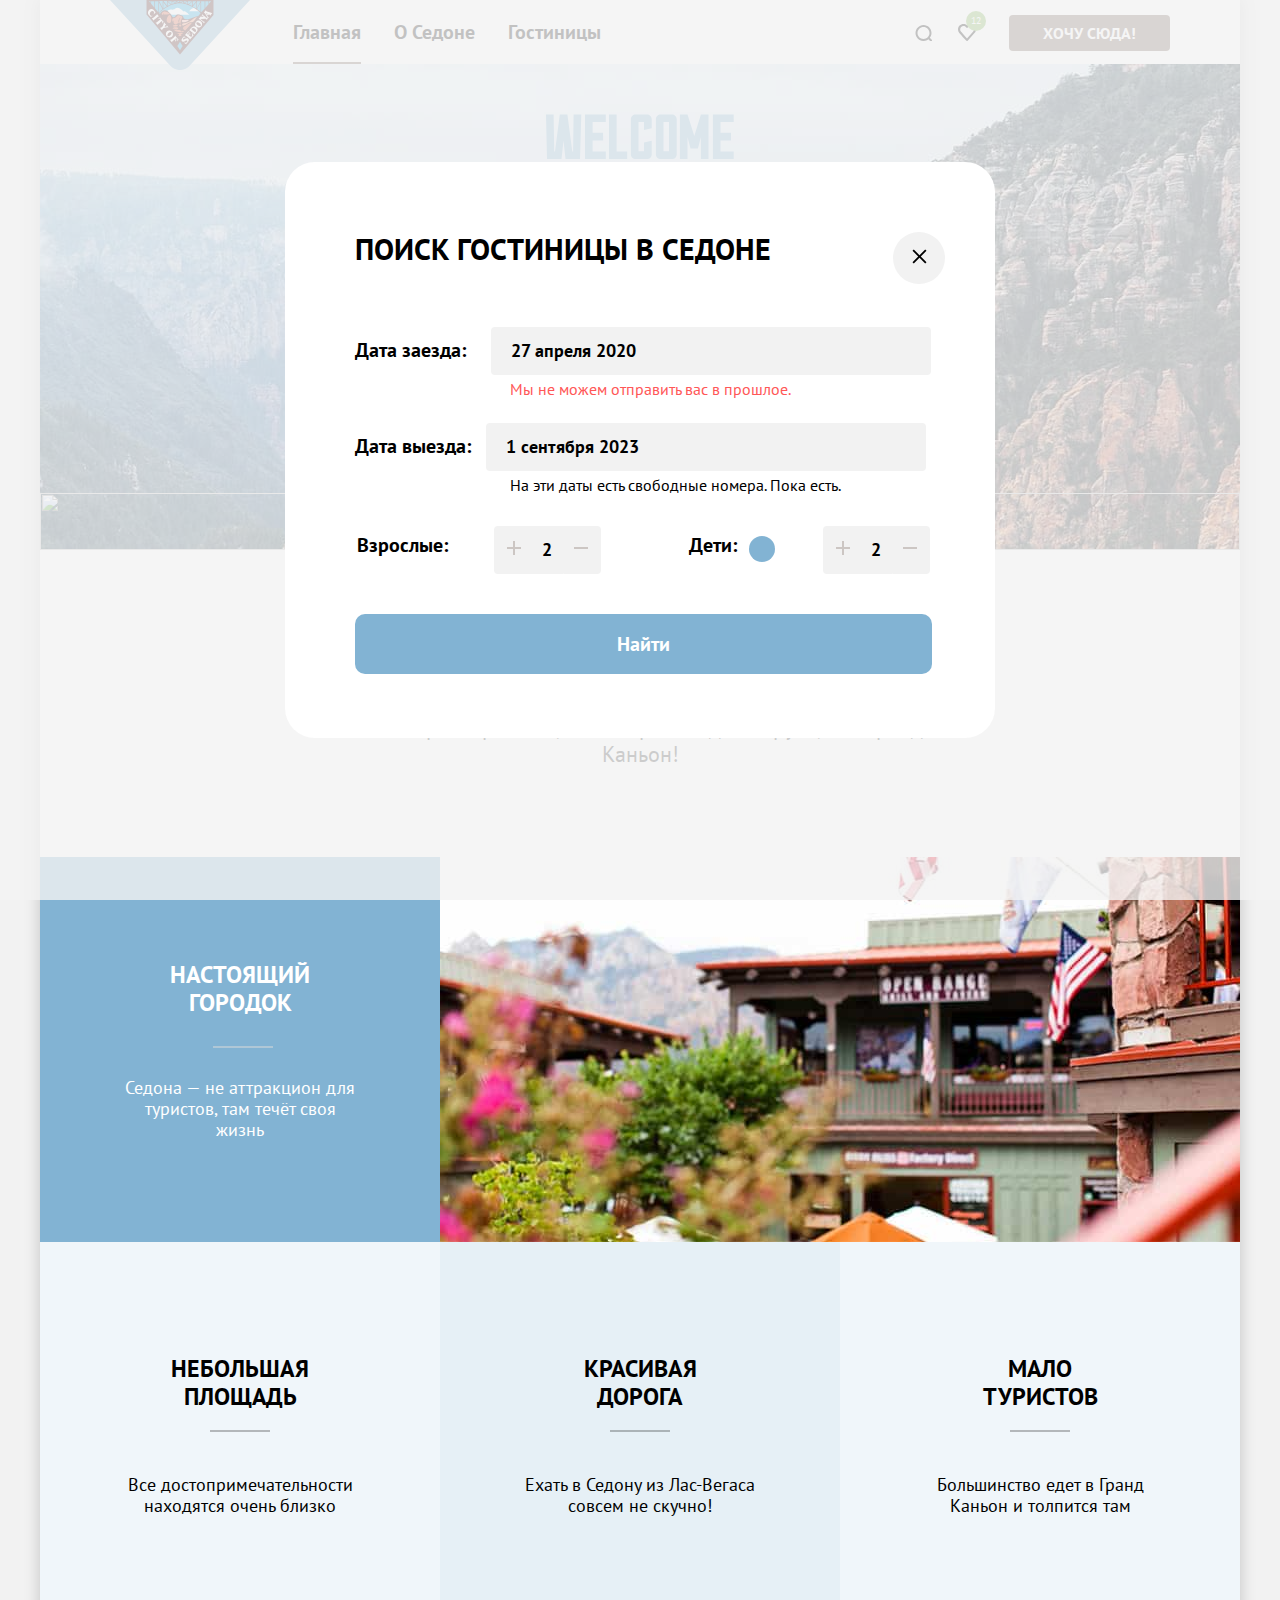
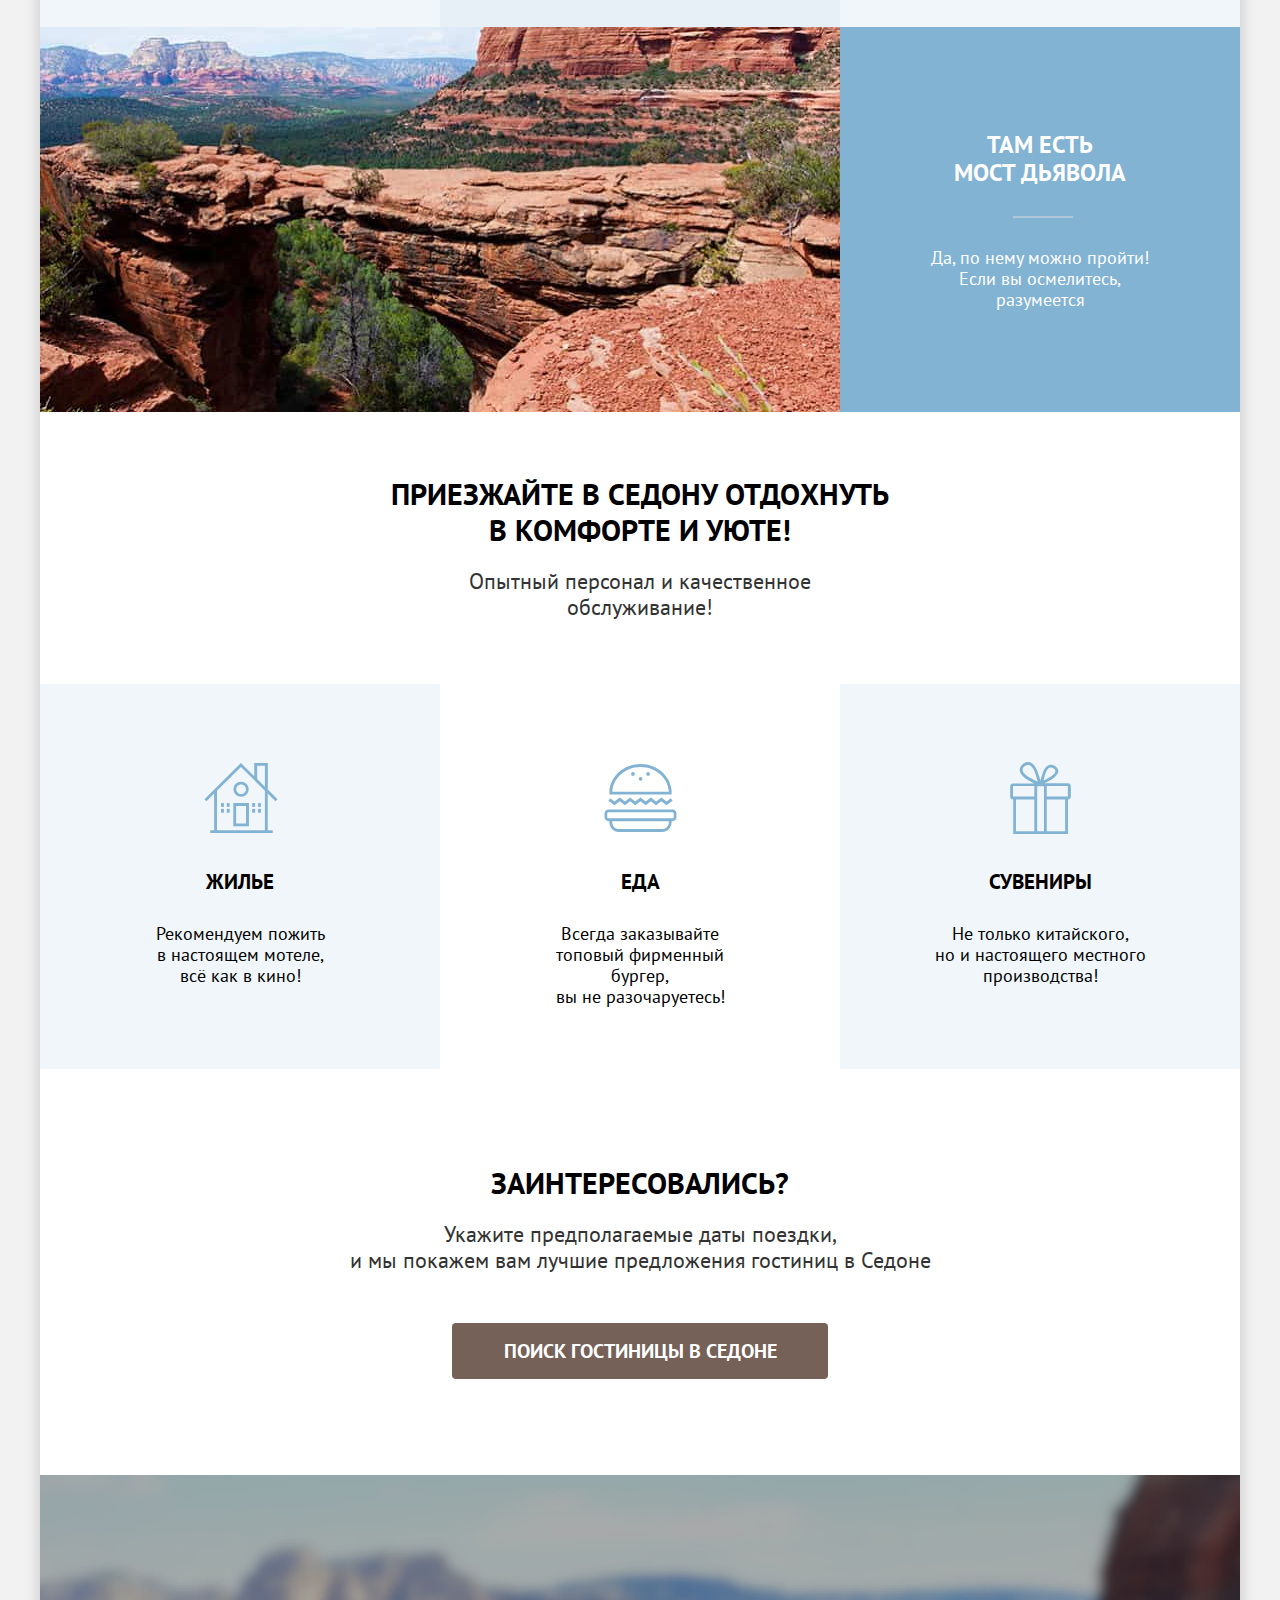
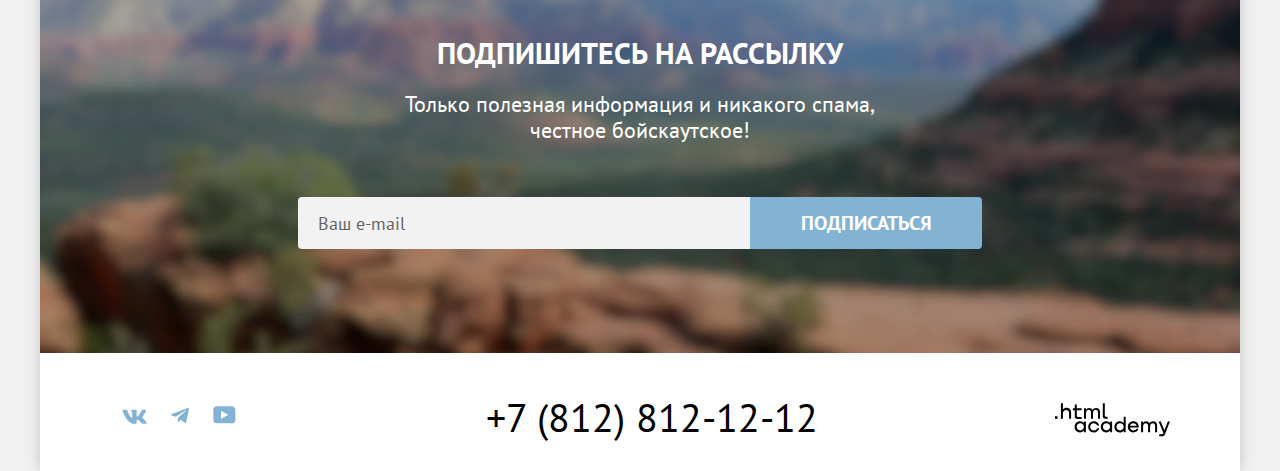
==== commit 93bd770a: "pixel perfect" ====
--- a/index.html
+++ b/index.html
@@ -230,7 +230,7 @@
         </section>
       </footer>
     </div>
-    <div class="modal-container visually-hidden">
+    <div class="modal-container">
       <div class="modal modal-auth">
         <button class="modal-close-button" type="button">
           <svg class="close-svg" xmlns="http://www.w3.org/2000/svg" width="15" fill="#000" height="15" fill="none"
--- a/style/style.css
+++ b/style/style.css
@@ -132,38 +132,39 @@
 
 }
 
-.navigation-link.current-page::after{
-position: absolute;
-content: "";
-width: calc(100% - 20px);
-background-color: #756157;
-height: 2px;
-bottom: 0;
-left: 50%;
-transform: translateX(-50%);
-}
+.navigation-link.current-page::after {
+  position: absolute;
+  content: "";
+  width: calc(100% - 20px);
+  background-color: #756157;
+  height: 2px;
+  bottom: 0;
+  left: 50%;
+  transform: translateX(-50%);
+}
+
 .site-navigation .navigation-item {
   display: flex;
   align-items: center;
-padding-left: 3px;
+  padding-left: 3px;
 }
 
 .site-navigation .navigation-item .navigation-link {
- padding: 20px 10px;
-}
+  padding: 20px 10px;
+}
+
 .site-navigation .navigation-item .navigation-link:hover {
-  border:none;
- }
-
-
-.navigation-link:hover {
-
-}
-
-li.navigation-item{
+  border: none;
+}
+
+
+.navigation-link:hover {}
+
+li.navigation-item {
   display: flex;
   align-items: flex-end;
 }
+
 .site-navigation {
   display: flex;
   flex-wrap: wrap;
@@ -249,9 +250,7 @@
   text-decoration: none;
 }
 
-.nav-user-item{
-
-}
+.nav-user-item {}
 
 /*MAIN*/
 
@@ -282,8 +281,8 @@
   background-image: url("../images/index-background.jpg");
   background-repeat: no-repeat;
   background-size: cover;
-padding-top:50px;
-padding-bottom: 83px;
+  padding-top: 50px;
+  padding-bottom: 83px;
 
 }
 
@@ -291,7 +290,7 @@
   width: 1200px;
   height: 57px;
   position: absolute;
-  top:493px
+  top: 493px
 }
 
 
@@ -318,15 +317,16 @@
   padding-top: 69px;
 
 }
-.advantage-list-title{
-padding-top: 20px;
-}
-
-.advantage-list-title-black{
+
+.advantage-list-title {
+  padding-top: 20px;
+}
+
+.advantage-list-title-black {
   padding-top: 8px;
 }
 
-.advantage-list-title::before{
+.advantage-list-title::before {
   content: "";
   position: absolute;
   display: block;
@@ -334,15 +334,16 @@
   height: 2px;
   background-color: rgba(216, 216, 216, 0.52);
   transform: translate(-50%);
-top:105px;
-left:90px;
-
-}
-.advantage-list-title-black{
+  top: 105px;
+  left: 90px;
+
+}
+
+.advantage-list-title-black {
   position: relative;
 }
 
-.advantage-list-title-black:before{
+.advantage-list-title-black:before {
   content: "";
   position: absolute;
   display: block;
@@ -350,8 +351,8 @@
   height: 2px;
   background-color: rgba(0, 0, 0, 0.256);
   transform: translate(-50%);
-top:95px;
-left:87px;
+  top: 95px;
+  left: 87px;
 }
 
 .advantages-list {
@@ -390,7 +391,7 @@
 
 .advantage p {
   justify-self: center;
-margin-top: 30px;
+  margin-top: 30px;
 }
 
 .advantages-list-item h3 {
@@ -424,10 +425,12 @@
   width: 230px;
 
 }
+
 .advantages-list-item p {
   padding-top: 15px;
 }
-.advantages-list-item h3{
+
+.advantages-list-item h3 {
   padding-top: 20px;
 }
 
@@ -471,7 +474,7 @@
 
 .service h3 {
   text-align: center;
- padding-top: 163px;
+  padding-top: 163px;
   padding-bottom: 10px;
 }
 
@@ -662,6 +665,8 @@
 
 }
 
+
+
 .email:hover {
   background-color: rgba(230, 230, 230, 1);
 }
@@ -673,6 +678,11 @@
 ::placeholder {
   color: #000000;
   opacity: 60%;
+}
+
+.email:disabled {
+  color: #000000;
+  opacity: 0.3;
 }
 
 /*подвал*/
@@ -691,7 +701,7 @@
   align-items: center;
   max-width: 150px;
   flex-wrap: wrap;
-row-gap:10px;
+  row-gap: 10px;
 }
 
 .phone {
@@ -708,7 +718,7 @@
 
 .academy-logo {
   margin-left: auto;
-padding-top: 10px;
+  padding-top: 10px;
 }
 
 .academy-logo:hover .nav-icon {
@@ -786,28 +796,31 @@
 
 .filter-span::before {
   content: "";
-	display: inline-block;
-	width: 17px;
-	height: 18px;
-	position: absolute;
-	left: 0;
-	bottom: 1px;
+  display: inline-block;
+  width: 17px;
+  height: 18px;
+  position: absolute;
+  left: 0;
+  bottom: 1px;
   background-image: url("../images/advanteges-1.jpg");
 
   background-position: 100%;
 }
 
-.filter-span::before{
-  width:20px;
+.filter-span::before {
+  width: 20px;
   height: 20px;
   content: '';
   display: inline-block;
   width: 100%;
   height: 100%;
   border-radius: 50%;
-  background: green; /* Задаем цвет для отображения активной кнопки. */
-  opacity: 0; /* Сначала скрываем кнопку. */
-  transition: opacity 0.3s; /* Устанавливаем плавное изменение непрозрачности. */
+  background: green;
+
+  opacity: 0;
+  /* Сначала скрываем кнопку. */
+  transition: opacity 0.3s;
+
 }
 
 .promo-icons-item {
@@ -863,7 +876,7 @@
 
 
 .filters-list-item input[type=radio] {
-	display: none;
+  display: none;
 }
 
 .filter-span {
@@ -871,7 +884,7 @@
   display: inline-block;
   user-select: none;
   cursor: pointer;
-	position: relative;
+  position: relative;
 }
 
 
@@ -896,7 +909,7 @@
   display: flex;
   flex-wrap: wrap;
   padding: 0;
-padding-left: 80px;
+  padding-left: 80px;
 
 }
 
@@ -997,7 +1010,7 @@
 
 .catalog {
   padding-left: 70px;
-  padding-top:30px
+  padding-top: 30px
 }
 
 .hotels-found {
@@ -1023,7 +1036,7 @@
   line-height: 21px;
   text-align: left;
   margin-right: 70px;
-padding-left: 15px;
+  padding-left: 15px;
 
 }
 
@@ -1158,33 +1171,35 @@
   object-fit: contain;
   padding-bottom: 1px;
   justify-content: center;
-box-sizing: content-box;
-width: 300px;
-height: 212px;
-padding-bottom: 18px;
-}
-
-
-.catalog-cards-rating{
+  box-sizing: content-box;
+  width: 300px;
+  height: 212px;
+  padding-bottom: 18px;
+}
+
+
+.catalog-cards-rating {
   grid-column: 1/2;
   grid-row: 4/5;
 
 }
-.catalog-carsd-rating-stars{
-  display: flex;
-list-style: none;
-align-items: center;
-padding: 0;
-margin: 0;
-padding-top: 10px ;
-}
-.catalog-cards-rating-stars-item{
-padding: 2px 2px;
+
+.catalog-carsd-rating-stars {
+  display: flex;
+  list-style: none;
+  align-items: center;
+  padding: 0;
+  margin: 0;
+  padding-top: 10px;
+}
+
+.catalog-cards-rating-stars-item {
+  padding: 2px 2px;
 }
 
 .catalog-list-item {
   border-radius: 4px;
-  border: 1px solid  #E6E6E6 ;
+  border: 1px solid #E6E6E6;
   padding: 0;
   margin: 0;
   display: grid;
@@ -1278,9 +1293,7 @@
   background-color: rgba(97, 80, 72, 1);
 }
 
-.star {
-
-}
+.star {}
 
 .favorites-button {
   width: 140px;
@@ -1431,6 +1444,22 @@
   line-height: 133%;
   border: none;
 }
+.price-input1:disabled {
+color: rgba(0, 0, 0, 0.3);
+}
+
+.price-input1:focus {
+  border: 2px solid #82b3d3;
+  padding:10px 18px;
+
+}
+
+.price-input2:focus{
+  border: 2px solid #82b3d3;
+  padding:10px 18px;
+
+}
+
 
 .price-input2 {
   border-radius: 0 4px 4px 0;
@@ -1439,19 +1468,22 @@
   font-weight: 700;
   font-size: 18px;
   line-height: 133%;
-  border: none;;
-  outline: 0 ;
+  border: none;
+  ;
+  outline: 0;
   box-shadow: none;
 }
+.price-input2:disabled {
+  color: rgba(0, 0, 0, 0.3);
+}
 
 input:focus {
-  outline: 0 ;
-}
-
-select:focus{
-
-    outline: 0 ;
-
+  outline: 0;
+}
+
+select:focus {
+
+  outline: 0;
 }
 
 
@@ -1493,10 +1525,10 @@
 
 .modal-auth {
 
-padding-left: 70px;
-padding-right:50px ;
-padding-bottom: 64px;
-padding-top: 34px;
+  padding-left: 70px;
+  padding-right: 50px;
+  padding-bottom: 64px;
+  padding-top: 34px;
 }
 
 
@@ -1516,12 +1548,13 @@
 
 
 
-.modal-close-button:active{
-  .close-svg{
+.modal-close-button:active {
+  .close-svg {
     opacity: 0.3;
   }
 }
-.modal-close-button:focus{
+
+.modal-close-button:focus {
   border: solid 3px #82B3D3;
 }
 
@@ -1534,7 +1567,7 @@
   line-height: 24px;
   text-align: left;
   color: rgba(0, 0, 0, 1);
-padding-right: 20px;
+  padding-right: 20px;
 
 }
 
@@ -1563,13 +1596,15 @@
   cursor: pointer;
 }
 
-.modal-search:hover{
-background-color: rgba(104, 162, 202, 1);
-}
-.modal-search:active{
-color:rgba(255, 255, 255, 0.5);
-}
-.modal-search:focus{
+.modal-search:hover {
+  background-color: rgba(104, 162, 202, 1);
+}
+
+.modal-search:active {
+  color: rgba(255, 255, 255, 0.5);
+}
+
+.modal-search:focus {
   background-color: rgba(104, 162, 202, 1);
 }
 
@@ -1611,7 +1646,7 @@
 .children {
   display: flex;
   width: auto;
-position: relative;
+  position: relative;
 }
 
 .adults {
@@ -1624,7 +1659,7 @@
 
 .warning {
   display: block;
-padding-top: 4px;
+  padding-top: 4px;
   font-size: 16px;
   font-weight: 400;
   line-height: 21px;
@@ -1644,23 +1679,23 @@
   cursor: pointer;
 }
 
-.plus:hover{
-  .plus-svg{
-  fill: #000000;
-  opacity: 1;
+.plus:hover {
+  .plus-svg {
+    fill: #000000;
+    opacity: 1;
   }
 }
 
-.plus:active{
-  .plus-svg{
+.plus:active {
+  .plus-svg {
     opacity: 0.3;
   }
 }
 
 
 
-.plus:focus{
-border: solid #82B3D3 2px;
+.plus:focus {
+  border: solid #82B3D3 2px;
 }
 
 
@@ -1672,24 +1707,25 @@
   background-color: rgba(242, 242, 242, 1);
   margin-left: -2px;
   border-radius: 0px 4px 4px 4px;
-cursor: pointer;
-padding: 0;
-}
-
-.minus:hover{
-  .minus-svg{
+  cursor: pointer;
+  padding: 0;
+}
+
+.minus:hover {
+  .minus-svg {
     fill: #000000;
   }
 }
 
-.minus:active{
-  .minus-svg{
+.minus:active {
+  .minus-svg {
     opacity: 0.3;
   }
 }
-.minus:focus{
+
+.minus:focus {
   border: solid #82B3D3 2px;
-  }
+}
 
 .number {
   display: flex;
@@ -1704,37 +1740,38 @@
   padding-right: 10px;
 }
 
-.departure-field{
+.departure-field {
   padding-bottom: 23px;
 }
-.modal-free{
+
+.modal-free {
 
   display: block;
   text-align: center;
-padding-top: 4px;
-font-size: 16px;
-font-weight: 400;
-line-height: 21px;
-padding-left: 50px;
-
-
-}
-
-.counter-field{
-  border: none;
-  display: flex;
-padding-left: 0px;
-align-content: center;
-padding-bottom: 40px;
-}
-
-
-.counter-title{
+  padding-top: 4px;
+  font-size: 16px;
+  font-weight: 400;
+  line-height: 21px;
+  padding-left: 50px;
+
+
+}
+
+.counter-field {
+  border: none;
+  display: flex;
+  padding-left: 0px;
+  align-content: center;
+  padding-bottom: 40px;
+}
+
+
+.counter-title {
   padding-right: 46px;
   padding-bottom: 10px;
 }
 
-.children-title{
+.children-title {
   display: flex;
   align-items: center;
   padding-right: 86px;
@@ -1742,13 +1779,16 @@
 
 
 
-.modal-input-small {outline: 0 !important;}
+.modal-input-small {
+  outline: 0 !important;
+}
 
 
 input[type="number"]::-webkit-outer-spin-button,
 input[type="number"]::-webkit-inner-spin-button {
   -webkit-appearance: none;
 }
+
 input[type='number'],
 input[type="number"]:hover,
 input[type="number"]:focus {
@@ -1761,41 +1801,41 @@
   background-repeat: no-repeat;
   background-position: center;
   background-color: #82b3d3;
-width: 26px;
-height: 26px;
-border: none;
-border-radius: 20px;
-margin-left:10px;
-cursor: pointer;
-position: absolute;
-top:-40px;
-left: 105px;
-}
-
-
-.close-botton:hover{
+  width: 26px;
+  height: 26px;
+  border: none;
+  border-radius: 20px;
+  margin-left: 10px;
+  cursor: pointer;
+  position: absolute;
+  top: -40px;
+  left: 105px;
+}
+
+
+.close-botton:hover {
   opacity: 0.5;
 }
 
-.tooltip-text{
-font-family: PT Sans;
-font-size: 16px;
-font-weight: 400;
-line-height: 20px;
-text-align: left;
-font-weight: normal;
-text-transform: none;
-padding: 5px 8px;
-border-radius: 8px;
-display: block;
-background-color: rgba(51, 51, 51, 1);
-color: rgba(255, 255, 255, 1);
-padding: 15px 18px;
-display: none;
-}
-
-.warning-icon:hover{
-  .tooltip-text{
+.tooltip-text {
+  font-family: PT Sans;
+  font-size: 16px;
+  font-weight: 400;
+  line-height: 20px;
+  text-align: left;
+  font-weight: normal;
+  text-transform: none;
+  padding: 5px 8px;
+  border-radius: 8px;
+  display: block;
+  background-color: rgba(51, 51, 51, 1);
+  color: rgba(255, 255, 255, 1);
+  padding: 15px 18px;
+  display: none;
+}
+
+.warning-icon:hover {
+  .tooltip-text {
     display: block;
   }
 }
@@ -1806,7 +1846,7 @@
 }
 
 
-.tooltip{
+.tooltip {
   width: 256px;
   height: 152px;
   position: absolute;
@@ -1827,69 +1867,88 @@
 }
 
 
-.filter-radio{
-  margin-left:15px;
+.filter-radio {
+  margin-left: 15px;
 }
 
 .form_radio input[type=radio] {
-	display: none;
+  display: none;
 }
 
 
 .form_radio label {
-	display: inline-block;
-	cursor: pointer;
-	position: relative;
-	padding-left: 25px;
-	margin-right: 0;
-	line-height: 18px;
-	user-select: none;
-}
+  display: inline-block;
+  cursor: pointer;
+  position: relative;
+  padding-left: 25px;
+  margin-right: 0;
+  line-height: 18px;
+  user-select: none;
+}
+
 .form_radio label:before {
-	content: "";
-	display: inline-block;
-	position: absolute;
-	left: -10px;
-	top: 0px;
-	background: url("../images/radio-box.png") 0 0 no-repeat;
+  content: "";
+  display: inline-block;
+  position: absolute;
+  left: -11px;
+  top: 0px;
+  background: url("../images/radio-box.png") 0 0 no-repeat;
+  width: 24px;
+  height: 24px;
+}
+
+/* Checked */
+.form_radio input[type=radio]:checked + label:before {
+  background: url("../images/radio-checked.png") 0 0 no-repeat;
+}
+
+.form_radio input[type=radio]:hover + label:before {
+  opacity: 0.3;
+}
+
+.form_checkbox input[type=checkbox]:hover + label:before {
+  opacity: 0.3;
+}
+
+.form_checkbox input[type=checkbox]:focus + label:before {
+  border: solid 2px #82B3D3;
+  border-radius: 20%;
+  background-color: #FFFFFF;
+}
+.form_checkbox input[type=radio]:focus + label:before {
+  border: solid 2px #82B3D3;
+  border-radius: 50%;
+  background-color: #FFFFFF;
+}
+
+.form_checkbox input[type=checkbox] {
+  display: none;
+}
+
+.form_checkbox input[type=checkbox]:checked + label:before {
+  background: url("../images/checkbox-box-checked.png") 0 0 no-repeat;
+}
+
+
+
+
+.form_checkbox label:before {
+  content: "";
+  display: inline-block;
+  position: absolute;
+  left: -10px;
+  top: 0px;
+  background: url("../images/checkbox-box.png") 0 0 no-repeat;
   width: 23px;
   height: 23px;
 }
 
-/* Checked */
-.form_radio input[type=radio]:checked + label:before {
-	background: url("../images/radio-checked.png") 0 0 no-repeat;
-}
-
-
-
-
-.form_checkbox input[type=checkbox] {
-	display: none;
-}
-
-.form_checkbox input[type=checkbox]:checked + label:before {
-	background: url("../images/checkbox-box-checked.png") 0 0 no-repeat;
-}
-
-
-.form_checkbox label:before {
-	content: "";
-	display: inline-block;
-	position: absolute;
-	left: -10px;
-	top: 0px;
-	background: url("../images/checkbox-box.png") 0 0 no-repeat;
-  width: 23px;
-  height: 23px;
-}
-
 .form_checkbox label {
-	display: inline-block;
-	cursor: pointer;
-	position: relative;
-	padding-left: 25px;
-	margin-right: 0;
-	line-height: 18px;
-	user-select: none;
-}
+  display: inline-block;
+  cursor: pointer;
+  position: relative;
+  padding-left: 25px;
+  margin-right: 0;
+  line-height: 18px;
+  user-select: none;
+}
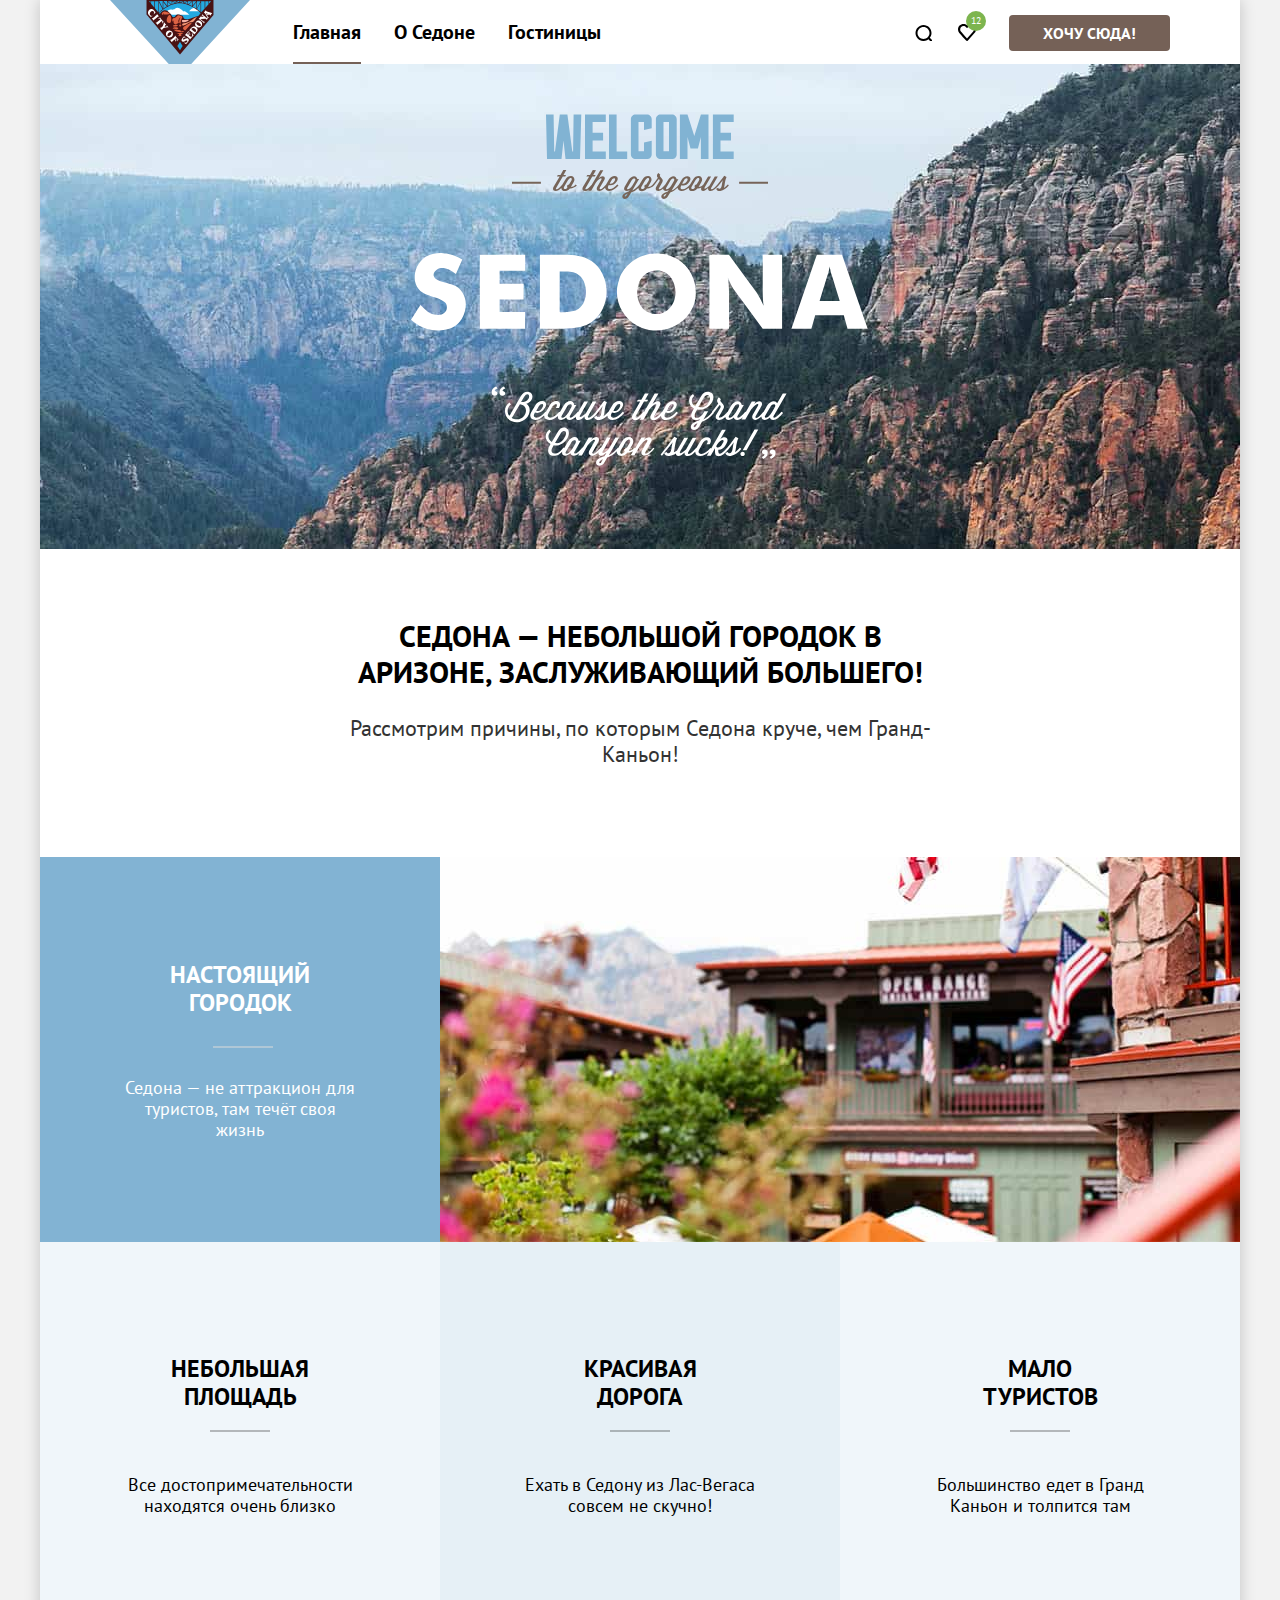
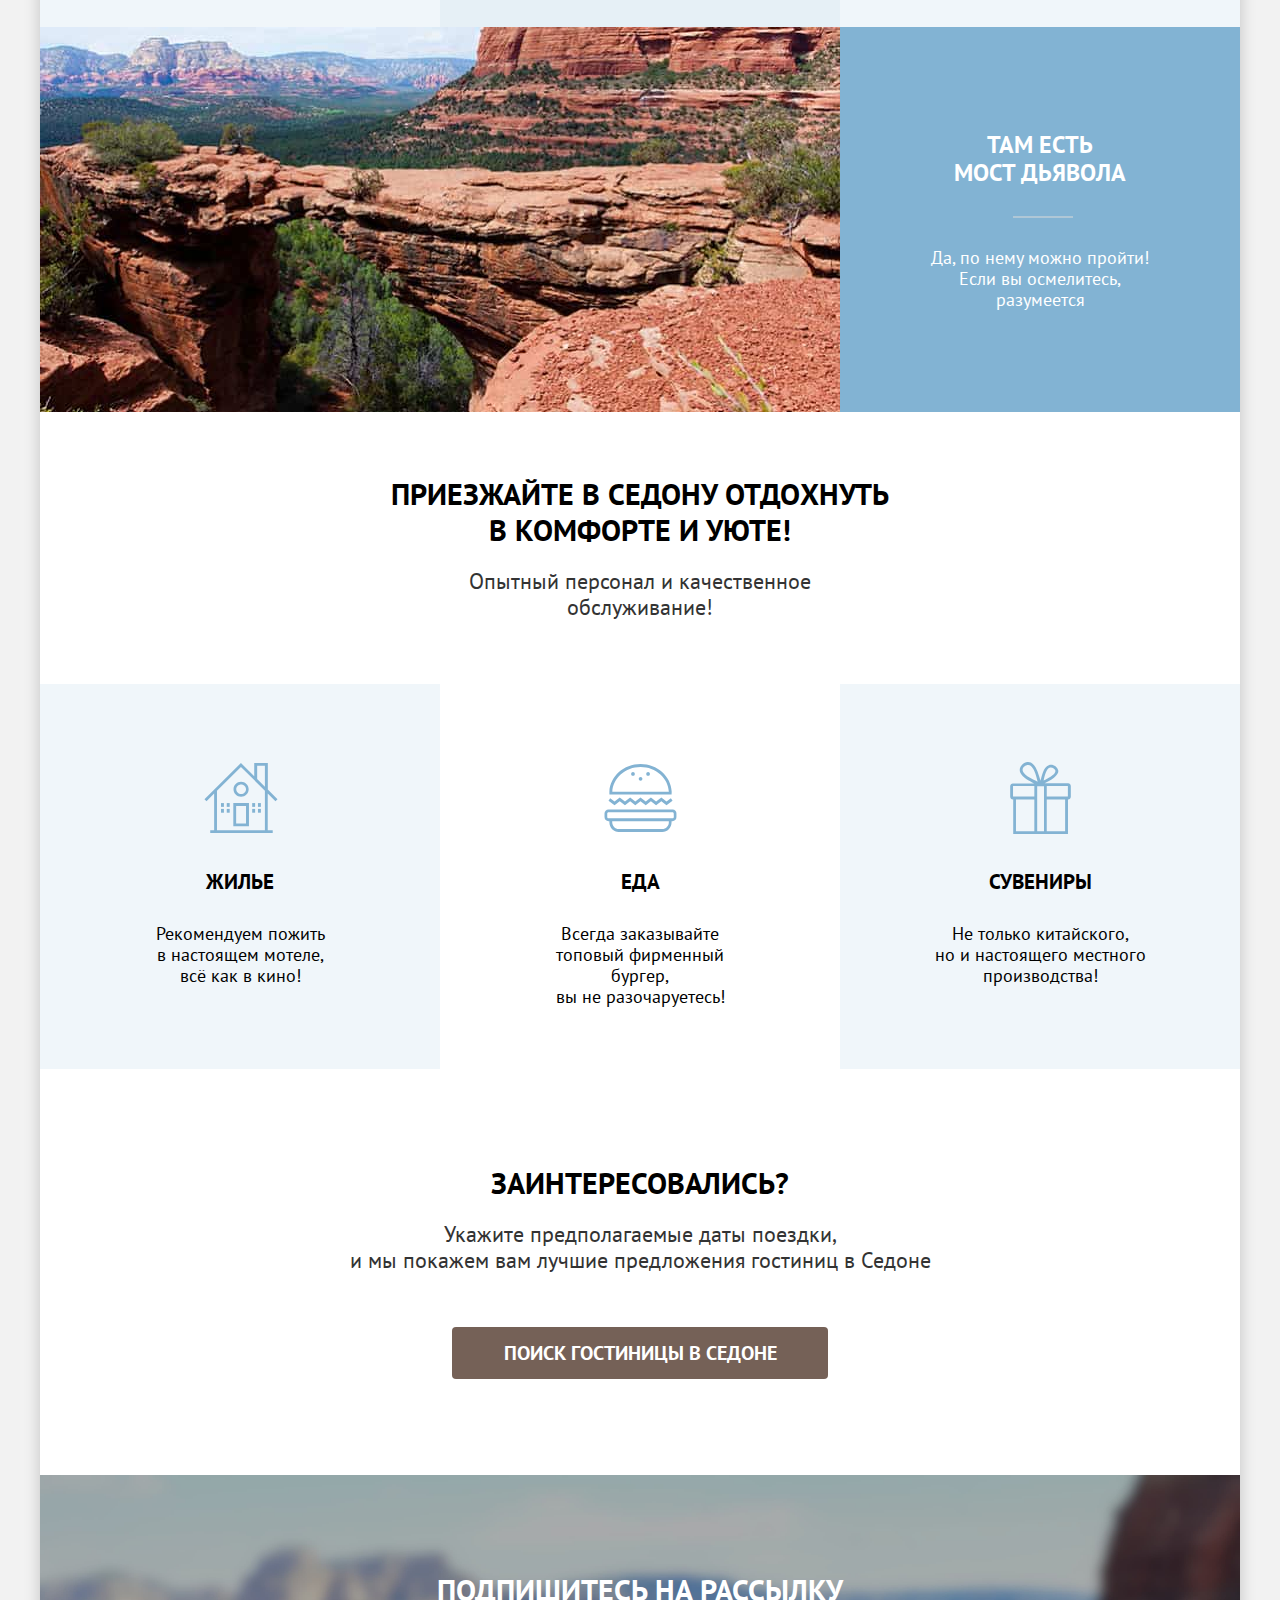
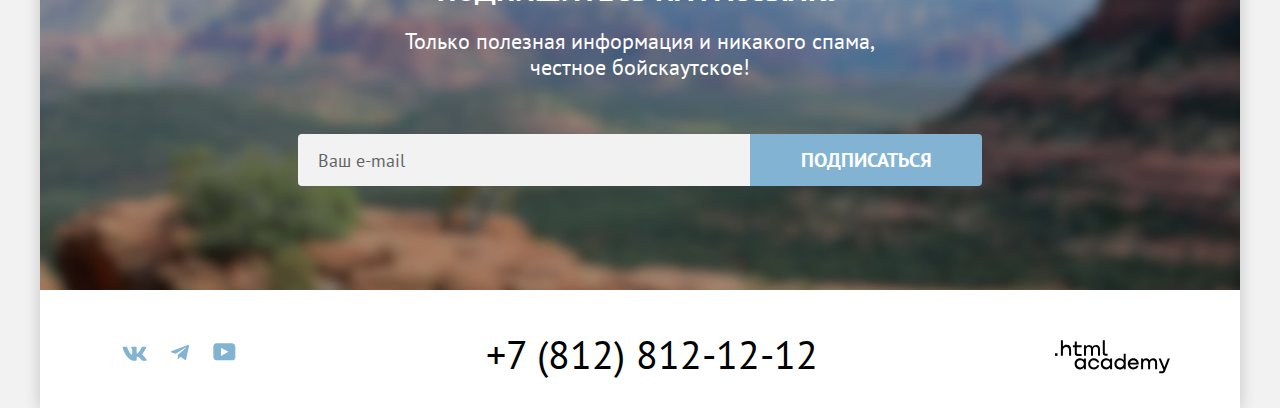
==== commit 2773c6ab: "Add files via upload" ====
--- a/index.html
+++ b/index.html
@@ -5,7 +5,7 @@
     <meta charset="utf-8">
     <meta name="viewport" content="width=device-width, initial-scale=1">
     <link rel="stylesheet" href="style/style.css">
-    <link rel="icon" href="#" sizes="32x32">
+    <link rel="icon" href="favicon.ico" sizes="32x32">
     <title>Город Седона</title>
   </head>
 
@@ -81,7 +81,8 @@
         <section class="hero" data-test="hero">
           <img class="hero-main-img" src="images/welcome.svg" width="458" height="352"
             alt="«Welcome to the gorgeous Sedona, because the Grand Canyon sucks!»">
-          <img class="hero-bottom" src="images/hero-bottom.svg" width="1200px" ; height="57px" ;>
+            <!--
+          <img class="hero-bottom" src="images/hero-bottom.svg" width="1200px" ; height="57px" ;>-->
           <h1 class="visually-hidden">Город Седона</h1>
         </section>
         <section class="advantages" data-test="advantages">
@@ -230,7 +231,7 @@
         </section>
       </footer>
     </div>
-    <div class="modal-container">
+    <div class="modal-container modal-close">
       <div class="modal modal-auth">
         <button class="modal-close-button" type="button">
           <svg class="close-svg" xmlns="http://www.w3.org/2000/svg" width="15" fill="#000" height="15" fill="none"
@@ -244,13 +245,13 @@
           <h2 class="modal-title">Поиск гостиницы в Седоне</h2>
           <form class="modal-form" action="https://echo.htmlacademy.ru/" method="get">
             <fieldset class="modal-fieldset arrival-field">
-              <label class="label-title " for="arrival">Дата заезда:</label>
+              <label class="label-title label-arival" for="arrival">Дата Заезда:</label>
               <input class="modal-input-big " type="text" id="arrival" name="arrival" placeholder="Укажите дату"
                 value="27 апреля 2020">
               <span class="warning">Мы не можем отправить вас в прошлое.</span>
             </fieldset>
             <fieldset class="modal-fieldset departure-field">
-              <label class="label-title arrival-title" for="departure">Дата выезда:</label>
+              <label class="label-title arrival-title" for="departure">Дата Выезда:</label>
               <input class="modal-input-big" type="text" id="departure" name="departure" placeholder="Укажите дату"
                 value="1 сентября 2023">
               <span class="modal-free">На эти даты есть свободные номера. Пока есть.</span>
@@ -261,7 +262,7 @@
                 <div class="number">
                   <button class="plus" type="button">
                     <svg class="plus-svg" xmlns="http://www.w3.org/2000/svg" width="14" height="14"
-                      fill="rgba(117, 97, 87, 0.3)" fill-opaciry="1" viewBox="0 0 14 14">
+                      fill="rgba(117, 97, 87, 0.3)" fill-opacity="1" viewBox="0 0 14 14">
                       <path d="M14 6H8V0H6v6H0v2h6v6h2V8h6V6Z" />
                     </svg>
                   </button>
@@ -269,7 +270,7 @@
                     value="2" min="1" step="1">
                   <button type="button" class="minus">
                     <svg class="minus-svg" xmlns="http://www.w3.org/2000/svg" width="20" height="20"
-                      fill="rgba(117, 97, 87, 0.3)" fill-opaciry="1" viewBox="0 0 20 20">
+                      fill="rgba(117, 97, 87, 0.3)" fill-opacity="1" viewBox="0 0 20 20">
                       <path d="M3 9v2h14V9H3Z" />
                     </svg>
                   </button>
@@ -286,7 +287,7 @@
                 <div class="number">
                   <button class="plus" type="button">
                     <svg class="plus-svg" xmlns="http://www.w3.org/2000/svg" width="14" height="14"
-                      fill="rgba(117, 97, 87, 0.3)" fill-opaciry="1" viewBox="0 0 14 14">
+                      fill="rgba(117, 97, 87, 0.3)" fill-opacity="1" viewBox="0 0 14 14">
                       <path d="M14 6H8V0H6v6H0v2h6v6h2V8h6V6Z" />
                     </svg>
                   </button>
@@ -294,7 +295,7 @@
                     placeholder="0" min="1" step="1">
                   <button class="minus" type="button">
                     <svg class="minus-svg" xmlns="http://www.w3.org/2000/svg" width="20" height="20"
-                      fill="rgba(117, 97, 87, 0.3)" fill-opaciry="1" viewBox="0 0 20 20">
+                      fill="rgba(117, 97, 87, 0.3)" fill-opacity="1" viewBox="0 0 20 20">
                       <path d="M3 9v2h14V9H3Z" />
                     </svg>
                   </button>
--- a/style/style.css
+++ b/style/style.css
@@ -158,7 +158,6 @@
 }
 
 
-.navigation-link:hover {}
 
 li.navigation-item {
   display: flex;
@@ -170,7 +169,7 @@
   flex-wrap: wrap;
   column-gap: 10px;
   position: relative;
-  row-gap: 200px;
+  row-gap: 10px;
   max-width: 550px;
 }
 
@@ -223,7 +222,7 @@
 }
 
 .search-button:active {
-  color: hsla(0, 0%, 100%, 0.319);
+  color: rgba(255, 255, 255, 0.319);
 }
 
 .search-button:focus {
@@ -235,7 +234,7 @@
 }
 
 .nav-button:active {
-  color: hsla(0, 0%, 100%, 0.319);
+  color: rgba(255, 255, 255, 0.319);
 }
 
 .nav-button:focus {
@@ -250,7 +249,6 @@
   text-decoration: none;
 }
 
-.nav-user-item {}
 
 /*MAIN*/
 
@@ -283,18 +281,20 @@
   background-size: cover;
   padding-top: 50px;
   padding-bottom: 83px;
-
-}
-
-.hero-bottom {
-  width: 1200px;
+  position: relative;
+
+}
+
+.hero::before {
+  content: "";
+  display: block;
+  background-image: url("../images/hero-bottom.svg");
+  position: absolute;
+  width: 100%;
   height: 57px;
-  position: absolute;
-  top: 493px
-}
-
-
-
+  bottom: 0;
+
+}
 
 /*вторая секция*/
 
@@ -374,8 +374,6 @@
 
 }
 
-
-
 .special-advantages h3 {
   font-size: 24px;
   font-weight: 700;
@@ -548,7 +546,7 @@
   background-color: #756157;
   text-decoration: none;
   width: 376px;
-  padding: 10px;
+  padding: 8px;
   font-size: 20px;
   font-weight: 700;
   line-height: 36px;
@@ -557,6 +555,7 @@
   margin: 0 auto;
   margin-bottom: 96px;
   cursor: pointer;
+
 }
 
 .reservation {
@@ -566,7 +565,7 @@
 .reservation p {
   width: 592px;
   text-align: center;
-  padding-bottom: 50px;
+  padding-bottom: 54px;
 }
 
 .reservation .main-discription {
@@ -575,10 +574,7 @@
   padding-bottom: 20px;
 }
 
-
 /*подпишись на рассылку*/
-
-
 
 .newsletter {
 
@@ -589,12 +585,13 @@
   flex-direction: column;
   justify-content: center;
   align-items: center;
-  padding-top: 160px;
+  padding-top: 97px;
   padding-bottom: 104px;
 }
 
 .newsletter-catalog {
   background-image: none;
+  padding-top: 160px;
 }
 
 .newsletter .main-discription {
@@ -627,15 +624,15 @@
 }
 
 .button-submit:hover {
-  background-color: hsl(204, 48%, 60%);
+  background-color: #68a3ca;
 }
 
 .button-submit:active {
-  color: hsla(0, 0%, 100%, 0.315);
+  color: rgba(255, 255, 255, 0.315);
 }
 
 .button-submit:focus {
-  background-color: hsl(204, 48%, 60%);
+  background-color: #68a3ca;
 }
 
 .subscribe-form {
@@ -662,17 +659,14 @@
   padding-left: 20px;
   outline: 0;
   outline-offset: 0;
-
-}
-
-
+}
 
 .email:hover {
-  background-color: rgba(230, 230, 230, 1);
+  background-color: #e6e6e6;
 }
 
 .email:focus {
-  border: solid 2px rgba(131, 179, 211, 1);
+  border: solid 2px #83b3d3;
 }
 
 ::placeholder {
@@ -722,7 +716,7 @@
 }
 
 .academy-logo:hover .nav-icon {
-  fill: rgba(117, 97, 87, 1);
+  fill: #756157;
 }
 
 
@@ -731,7 +725,7 @@
 }
 
 .academy-logo:focus .nav-icon {
-  fill: rgba(117, 97, 87, 1);
+  fill: #756157;
 }
 
 
@@ -744,7 +738,8 @@
 }
 
 .nav-icon:focus {
-  fill: rgba(104, 162, 202, 1);
+  fill: #68a2ca;
+  opacity: 50%;
 }
 
 .nav-icon:active {
@@ -815,10 +810,7 @@
   width: 100%;
   height: 100%;
   border-radius: 50%;
-  background: green;
-
   opacity: 0;
-  /* Сначала скрываем кнопку. */
   transition: opacity 0.3s;
 
 }
@@ -835,7 +827,7 @@
 }
 
 .promo-icons-item:focus {
-  color: rgba(255, 255, 255, 1);
+  color: #ffffff;
 }
 
 .promo-icons-item:active {
@@ -854,7 +846,7 @@
   font-size: 60px;
   font-weight: 700;
   text-align: left;
-  color: #FFFFFF;
+  color: #ffffff;
   margin: 0;
   line-height: 78px;
   padding-bottom: 8px;
@@ -866,14 +858,12 @@
   line-height: 24px;
   text-align: left;
   padding-bottom: 32px;
-
 }
 
 .filters-list-item:not(:last-child) {
   margin-bottom: 16px;
 
 }
-
 
 .filters-list-item input[type=radio] {
   display: none;
@@ -897,8 +887,6 @@
   padding: 0;
 }
 
-
-
 .price-input {
   width: 143px;
 }
@@ -937,7 +925,7 @@
   right: 20px;
   top: 50%;
   transform: translateY(-50%);
-  color: #aaa;
+  color: #ababab;
 }
 
 .field-price {
@@ -953,34 +941,32 @@
   padding: 8px 50px 8px 50px;
   gap: 10px;
   border-radius: 4px;
-  background-color: #82b3d3;
-  border: none;
-  color: #F2F2F2;
+  background-color: hsl(204, 48%, 67%);
+  border: none;
+  color: #f2f2f2;
   font-size: 16px;
   font-weight: 700;
   line-height: 20px;
   text-align: center;
   cursor: pointer;
   text-transform: uppercase;
-  margin-bottom: 40px;
+  margin-bottom: 35px;
   font-family: inherit;
-
-}
-
+}
 
 .filters-submit-button:hover {
-  background-color: hsl(204, 48%, 60%);
+  background-color: #68a3ca;
 }
 
 .filters-submit-button:active {
-  color: hsla(0, 0%, 100%, 0.315);
-}
-
+  color: rgba(255, 255, 255, 0.315);
+}
 
 .filters-button-reset {
+  padding: 8px 50px 8px 50px;
   font-size: 16px;
   font-weight: 700;
-  color: #FFFFFF;
+  color: #ffffff;
   border: none;
   background-color: transparent;
   cursor: pointer;
@@ -998,7 +984,7 @@
 }
 
 .filters-button-reset:focus {
-  border: solid 2px rgba(131, 179, 211, 1);
+  opacity: 60%;
 }
 
 /*каталог отелей*/
@@ -1028,7 +1014,7 @@
   width: 292px;
   height: 49px;
   border-radius: 4px;
-  border: solid 2px #e5e5e5;
+  border: solid 2px #e6e6e6;
   background-image: none;
   font-family: PT Sans;
   font-size: 18px;
@@ -1037,7 +1023,12 @@
   text-align: left;
   margin-right: 70px;
   padding-left: 15px;
-
+  -webkit-appearance: none;
+  -moz-appearance: none;
+  appearance: none;
+  background-image: url(../images/select-svg.svg);
+  background-repeat: no-repeat;
+  background-position: 257px;
 }
 
 /* Range */
@@ -1046,7 +1037,7 @@
   position: relative;
   height: 4px;
   margin-bottom: 16px;
-  background-color: hsla(0, 0%, 0%, 0.186);
+  background-color: rgba(176, 176, 176, 0.38);
   border-radius: 2px;
   margin-top: 40px;
 }
@@ -1063,12 +1054,12 @@
   left: 0px;
 }
 
-.renge {}
+
 
 .range-bar {
   position: absolute;
   height: 4px;
-  background-color: #FFFFFF;
+  background-color: #ffffff;
 }
 
 
@@ -1084,16 +1075,16 @@
 }
 
 .select-control:hover {
-  border: solid 2px rgba(104, 162, 202, 1)
+  border: solid 2px #68a2ca
 }
 
 .select-control:focus {
-  border: solid 2px rgba(104, 162, 202, 1)
+  border: solid 2px #68a2ca
 }
 
 .select-control:disabled {
-  border: solid 2px rgba(0, 0, 0, 0.3);
-  color: #e5e5e5;
+  border: solid 2px #0000004d;
+  color: #e6e6e6;
   ;
 }
 
@@ -1108,7 +1099,7 @@
 .catalog-view {
   width: 48px;
   height: 48px;
-  border: solid 2px #E5E5E5;
+  border: solid 2px #e6e6e6;
   border-radius: 4px;
   background-color: transparent;
   display: block;
@@ -1119,7 +1110,7 @@
 }
 
 .catalog-view:focus {
-  border: solid 2px rgba(104, 162, 202, 1);
+  border: solid 2px #68a2ca;
 }
 
 .catalog-view.active {
@@ -1199,7 +1190,7 @@
 
 .catalog-list-item {
   border-radius: 4px;
-  border: 1px solid #E6E6E6;
+  border: 1px solid #e6e6e6;
   padding: 0;
   margin: 0;
   display: grid;
@@ -1210,8 +1201,6 @@
   padding-top: 15px;
 }
 
-
-
 .catalog-table {
   display: grid;
   grid-template-columns: 120px 120px;
@@ -1219,8 +1208,6 @@
   width: 300px;
   grid-row-gap: 20px;
 }
-
-
 
 .hotel-type {
   font-size: 18px;
@@ -1265,7 +1252,7 @@
 }
 
 .catalog-list .more {
-  color: #FFFFFF;
+  color: #ffffff;
   width: 140px;
   height: 36px;
   border-radius: 4px;
@@ -1282,7 +1269,7 @@
 
 
 .more:hover {
-  background-color: rgba(97, 80, 72, 1);
+  background-color: #615048;
 }
 
 .more:active {
@@ -1290,7 +1277,7 @@
 }
 
 .more:focus {
-  background-color: rgba(97, 80, 72, 1);
+  background-color: #615048;
 }
 
 .star {}
@@ -1300,7 +1287,7 @@
   height: 36px;
   border-radius: 4px;
   background-color: #82B3D3;
-  color: #FFFFFF;
+  color: #ffffff;
   font-family: PT Sans;
   font-size: 16px;
   font-weight: 700;
@@ -1313,7 +1300,7 @@
 }
 
 .favorites-button:hover {
-  background-color: rgba(104, 162, 202, 1);
+  background-color: #68a2ca;
 }
 
 .favorites-button:active {
@@ -1321,12 +1308,13 @@
 }
 
 .favorites-button:focus {
-  rgba(104, 162, 202, 1)
+ background-color: #68a2ca
 }
 
 .active-favorites {
-  background-color: #7DB54F;
-}
+  background-color: #6c9e42;
+}
+
 
 .catalog-list p {
   margin: 0;
@@ -1338,7 +1326,7 @@
   height: 37px;
   border-radius: 4px;
   font-size: 16px;
-  background-color: #F2F2F2;
+  background-color: #f2f2f2;
   text-align: center;
   display: flex;
   justify-content: center;
@@ -1356,34 +1344,39 @@
 }
 
 .pagination-item {
+
+
+  background-color: #82b3d3;
+  font-size: 20px;
+  font-weight: 700;
+  border-radius: 4px;
+}
+
+.pagination-item:not(.active-pagination):hover:not(.more-pagination) {
+  background-color: #68a2ca;
+}
+
+.pagination-item:not(.active-pagination):active:not(.more-pagination) {
+  background-color: #82b3d3;
+
+  .pagination-link {
+    opacity: 0.3;
+  }
+}
+
+.pagination-item:not(.active-pagination):focus:not(.more-pagination) {
+  background-color: #68a2ca;
+}
+
+.pagination-link {
+  text-decoration: none;
+  color: #ffffff;
+  padding: 15px 15px 15px 15px;
   width: 60px;
   height: 60px;
-  text-align: center;
-  background-color: #82B3D3;
-  font-size: 20px;
-  font-weight: 700;
-  border-radius: 4px;
   display: flex;
   align-items: center;
   justify-content: center;
-}
-
-.pagination-item:not(.active-pagination):hover:not(.more-pagination) {
-  background-color: rgba(104, 162, 202, 1);
-}
-
-.pagination-item:not(.active-pagination):active:not(.more-pagination) {
-  opacity: 60%;
-}
-
-.pagination-item:not(.active-pagination):focus:not(.more-pagination) {
-  background-color: rgba(104, 162, 202, 1);
-}
-
-.pagination-link {
-  text-decoration: none;
-  color: #FFFFFF;
-  padding: 15px 15px 15px 15px;
 }
 
 .pagination-item.more-pagination {
@@ -1397,7 +1390,7 @@
 }
 
 .pagination-item.active-pagination {
-  background-color: #F2F2F2;
+  background-color: #f2f2f2;
 }
 
 .active-pagination a {
@@ -1417,15 +1410,15 @@
 }
 
 .phone:hover {
-  color: hsl(20, 15%, 40%);
+  color: #756157;
 }
 
 .phone:active {
-  color: hsla(20, 15%, 40%, 0.302);
+  color: rgba(117, 97, 87, 0.302);
 }
 
 .phone:focus {
-  color: hsl(20, 15%, 40%);
+  color: #756157;
 }
 
 .field-price label {
@@ -1444,22 +1437,21 @@
   line-height: 133%;
   border: none;
 }
+
 .price-input1:disabled {
-color: rgba(0, 0, 0, 0.3);
+  color: #0000004d
 }
 
 .price-input1:focus {
   border: 2px solid #82b3d3;
-  padding:10px 18px;
-
-}
-
-.price-input2:focus{
+  padding: 10px 18px;
+}
+
+.price-input2:focus {
   border: 2px solid #82b3d3;
-  padding:10px 18px;
-
-}
-
+  padding: 10px 18px;
+
+}
 
 .price-input2 {
   border-radius: 0 4px 4px 0;
@@ -1469,12 +1461,13 @@
   font-size: 18px;
   line-height: 133%;
   border: none;
-  ;
+
   outline: 0;
   box-shadow: none;
 }
+
 .price-input2:disabled {
-  color: rgba(0, 0, 0, 0.3);
+  color: #0000004d;
 }
 
 input:focus {
@@ -1485,20 +1478,16 @@
 
   outline: 0;
 }
-
-
 
 .modal-container {
   position: fixed;
   top: 0;
-  left: 0;
+  left: -5px;
   display: flex;
   flex-direction: column;
   width: 100%;
   height: 100%;
-  background-color: rgba(242, 242, 242, 0.8);
-
-
+  background-color: #f2f2f2cc;
 }
 
 .modal {
@@ -1507,8 +1496,7 @@
   padding: 40px;
   background-color: #ffffff;
   border-radius: 30px;
-
-
+  padding-top: 40;
 }
 
 .modal-title {
@@ -1519,34 +1507,34 @@
   font-weight: 700;
   line-height: 36px;
   text-align: left;
-  padding-bottom: 35px;
-  padding-top: 10px;
+  padding-bottom: 30px;
+  padding-top: 30px;
+  margin: 0;
+  margin-bottom: 5px;
 }
 
 .modal-auth {
-
   padding-left: 70px;
-  padding-right: 50px;
+  padding-right: 60px;
   padding-bottom: 64px;
   padding-top: 34px;
 }
 
-
 .modal-close-button {
   position: absolute;
   padding: 0;
-  top: 70px;
+  top: 65px;
   right: 50px;
   width: 52px;
   height: 52px;
-  background-color: rgba(242, 242, 242, 1);
+  background-color: #f2f2f2;
   border-radius: 100%;
   border: none;
   cursor: pointer;
-
-}
-
-
+  display: flex;
+  align-items: center;
+  justify-content: center;
+}
 
 .modal-close-button:active {
   .close-svg {
@@ -1555,9 +1543,8 @@
 }
 
 .modal-close-button:focus {
-  border: solid 3px #82B3D3;
-}
-
+  border: solid 3px #82b3d3;
+}
 
 .label-title {
 
@@ -1566,9 +1553,8 @@
   font-weight: 700;
   line-height: 24px;
   text-align: left;
-  color: rgba(0, 0, 0, 1);
+  color: #000000;
   padding-right: 20px;
-
 }
 
 .modal-fieldset {
@@ -1586,8 +1572,7 @@
   width: 577px;
   background-color: #82b3d3;
   border-radius: 10px;
-
-  color: #FFFFFF;
+  color: #ffffff;
   padding-top: 18px;
   padding-bottom: 18px;
   padding-left: 256px;
@@ -1595,22 +1580,21 @@
   border: none;
   cursor: pointer;
 }
-
 .modal-search:hover {
-  background-color: rgba(104, 162, 202, 1);
+  background-color: #68a2ca;
 }
 
 .modal-search:active {
-  color: rgba(255, 255, 255, 0.5);
+  color: #ffffff80;
 }
 
 .modal-search:focus {
-  background-color: rgba(104, 162, 202, 1);
+  background-color: #68a2ca;
 }
 
 .modal-input-big {
   width: 440px;
-  background-color: rgba(242, 242, 242, 1);
+  background-color: #f2f2f2;
   font-family: PT Sans;
   font-size: 18px;
   font-weight: 700;
@@ -1625,12 +1609,11 @@
   background-image: url(../images/calendar.svg);
   background-repeat: no-repeat;
   background-position: 400px;
-
 }
 
 .modal-input-small {
   width: 31px;
-  background-color: rgba(242, 242, 242, 1);
+  background-color: #f2f2f2;
   font-family: PT Sans;
   font-size: 18px;
   font-weight: 700;
@@ -1638,9 +1621,6 @@
   text-align: center;
   color: #000000;
   border: none;
-
-
-
 }
 
 .children {
@@ -1664,7 +1644,7 @@
   font-weight: 400;
   line-height: 21px;
   text-align: center;
-  color: rgba(255, 87, 87, 1);
+  color: #ff5757;
 }
 
 .plus {
@@ -1673,7 +1653,7 @@
   width: 40px;
   height: 48px;
   background-position: center;
-  background-color: rgba(242, 242, 242, 1);
+  background-color: #f2f2f2;
   margin-right: -2px;
   border-radius: 4px 0px 0px 4px;
   cursor: pointer;
@@ -1692,10 +1672,13 @@
   }
 }
 
-
-
 .plus:focus {
-  border: solid #82B3D3 2px;
+  border: solid #82b3d3 2px;
+
+  .plus-svg {
+    fill: #000000;
+    opacity: 1;
+  }
 }
 
 
@@ -1704,7 +1687,7 @@
   width: 40px;
   height: 48px;
   background-position: center;
-  background-color: rgba(242, 242, 242, 1);
+  background-color: #f2f2f2;
   margin-left: -2px;
   border-radius: 0px 4px 4px 4px;
   cursor: pointer;
@@ -1714,6 +1697,7 @@
 .minus:hover {
   .minus-svg {
     fill: #000000;
+    opacity: 1;
   }
 }
 
@@ -1724,7 +1708,12 @@
 }
 
 .minus:focus {
-  border: solid #82B3D3 2px;
+  border: solid #82b3d3 2px;
+
+  .minus-svg {
+    fill: #000000;
+    opacity: 1;
+  }
 }
 
 .number {
@@ -1733,11 +1722,12 @@
 
 .arrival-field {
   padding-bottom: 23px;
+  padding-top: 30px;
 
 }
 
 .arrival-title {
-  padding-right: 10px;
+  padding-right: 15px;
 }
 
 .departure-field {
@@ -1753,8 +1743,6 @@
   font-weight: 400;
   line-height: 21px;
   padding-left: 50px;
-
-
 }
 
 .counter-field {
@@ -1764,7 +1752,6 @@
   align-content: center;
   padding-bottom: 40px;
 }
-
 
 .counter-title {
   padding-right: 46px;
@@ -1828,8 +1815,8 @@
   padding: 5px 8px;
   border-radius: 8px;
   display: block;
-  background-color: rgba(51, 51, 51, 1);
-  color: rgba(255, 255, 255, 1);
+  background-color: #333333;
+  color: #ffffff;
   padding: 15px 18px;
   display: none;
 }
@@ -1844,7 +1831,6 @@
 .warning-icon:focus + .tooltip-text {
   display: block;
 }
-
 
 .tooltip {
   width: 256px;
@@ -1871,9 +1857,7 @@
   margin-left: 15px;
 }
 
-.form_radio input[type=radio] {
-  display: none;
-}
+.form_radio input[type=radio] {}
 
 
 .form_radio label {
@@ -1911,26 +1895,22 @@
 }
 
 .form_checkbox input[type=checkbox]:focus + label:before {
-  border: solid 2px #82B3D3;
+  border: solid 2px #82b3d3;
   border-radius: 20%;
-  background-color: #FFFFFF;
-}
+  background-color: #ffffff;
+}
+
 .form_checkbox input[type=radio]:focus + label:before {
-  border: solid 2px #82B3D3;
+  border: solid 2px #82b3d3;
   border-radius: 50%;
-  background-color: #FFFFFF;
-}
-
-.form_checkbox input[type=checkbox] {
-  display: none;
-}
+  background-color: #ffffff;
+}
+
+.form_checkbox input[type=checkbox] {}
 
 .form_checkbox input[type=checkbox]:checked + label:before {
   background: url("../images/checkbox-box-checked.png") 0 0 no-repeat;
 }
-
-
-
 
 .form_checkbox label:before {
   content: "";
@@ -1952,3 +1932,11 @@
   line-height: 18px;
   user-select: none;
 }
+
+.catalog-list-item .active-favorites:hover {
+  background-color: #6c9e42;
+}
+
+.modal-close {
+  display: none;
+}
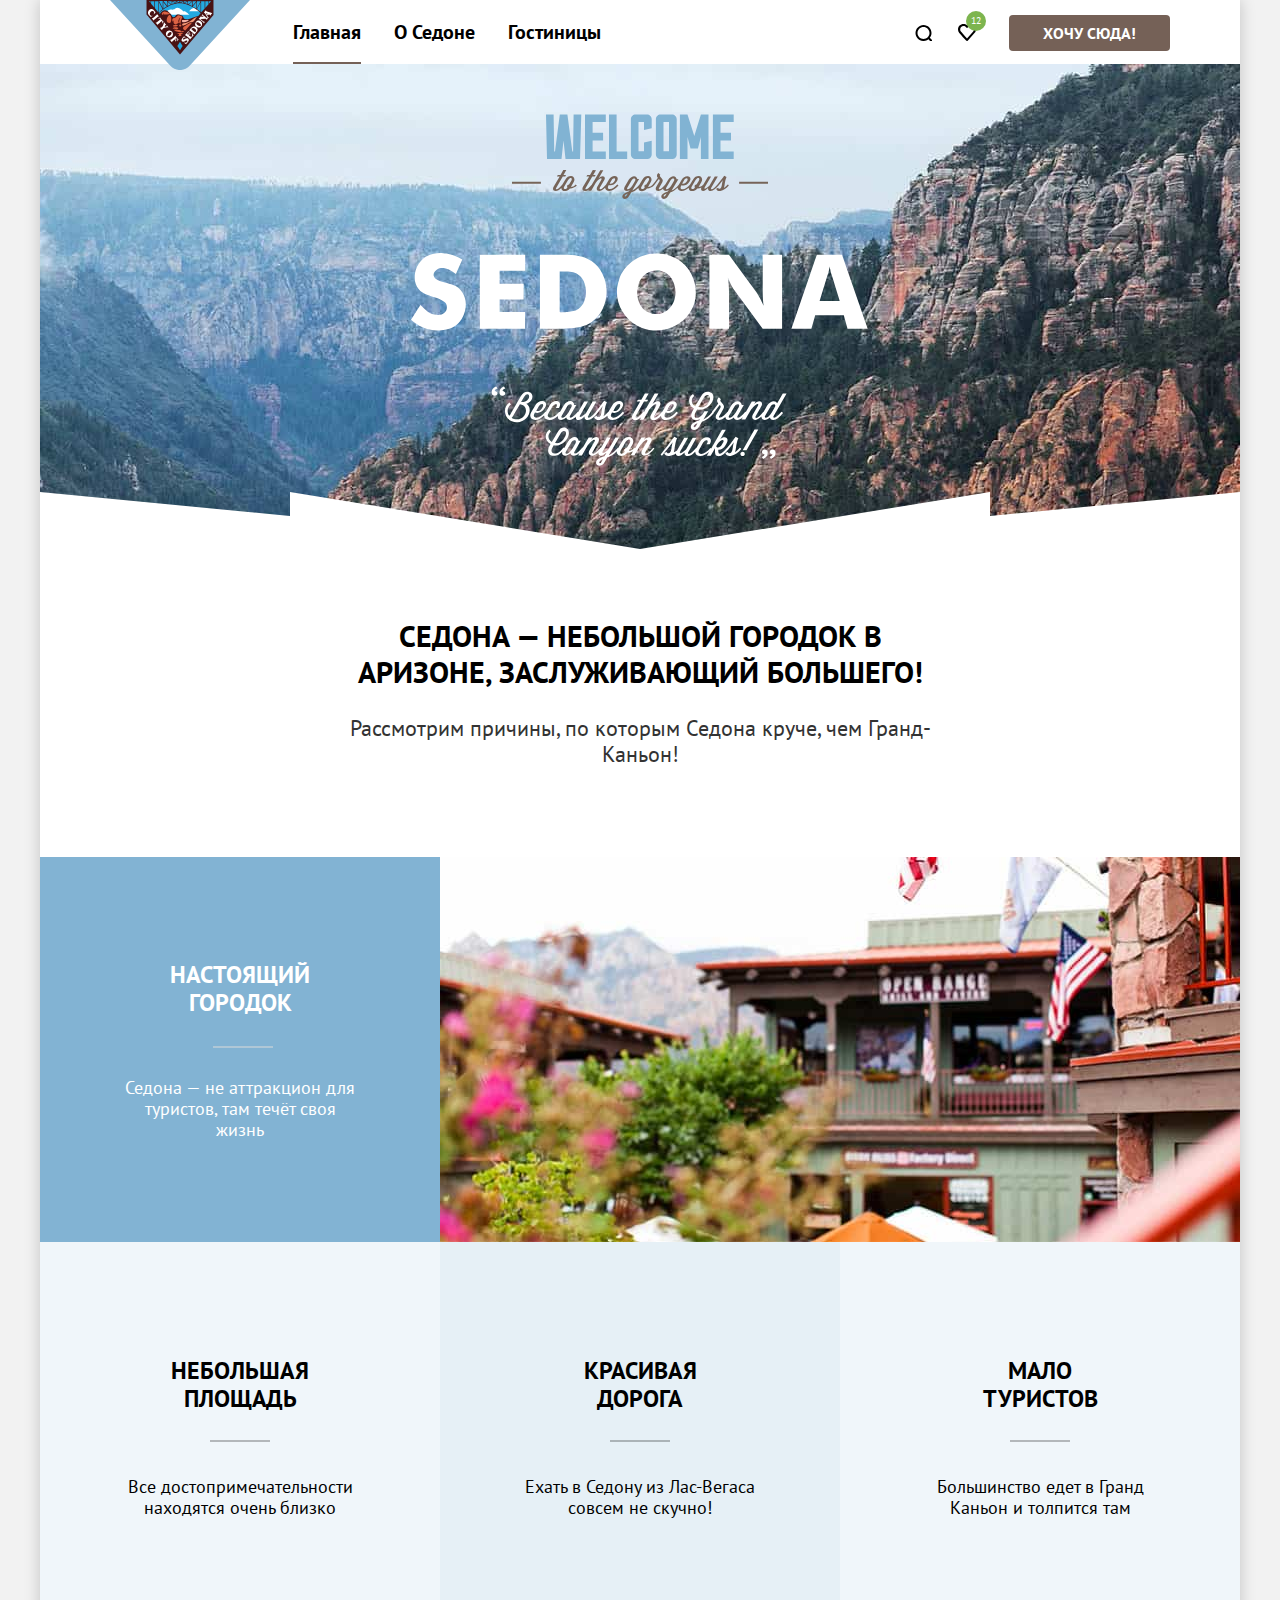
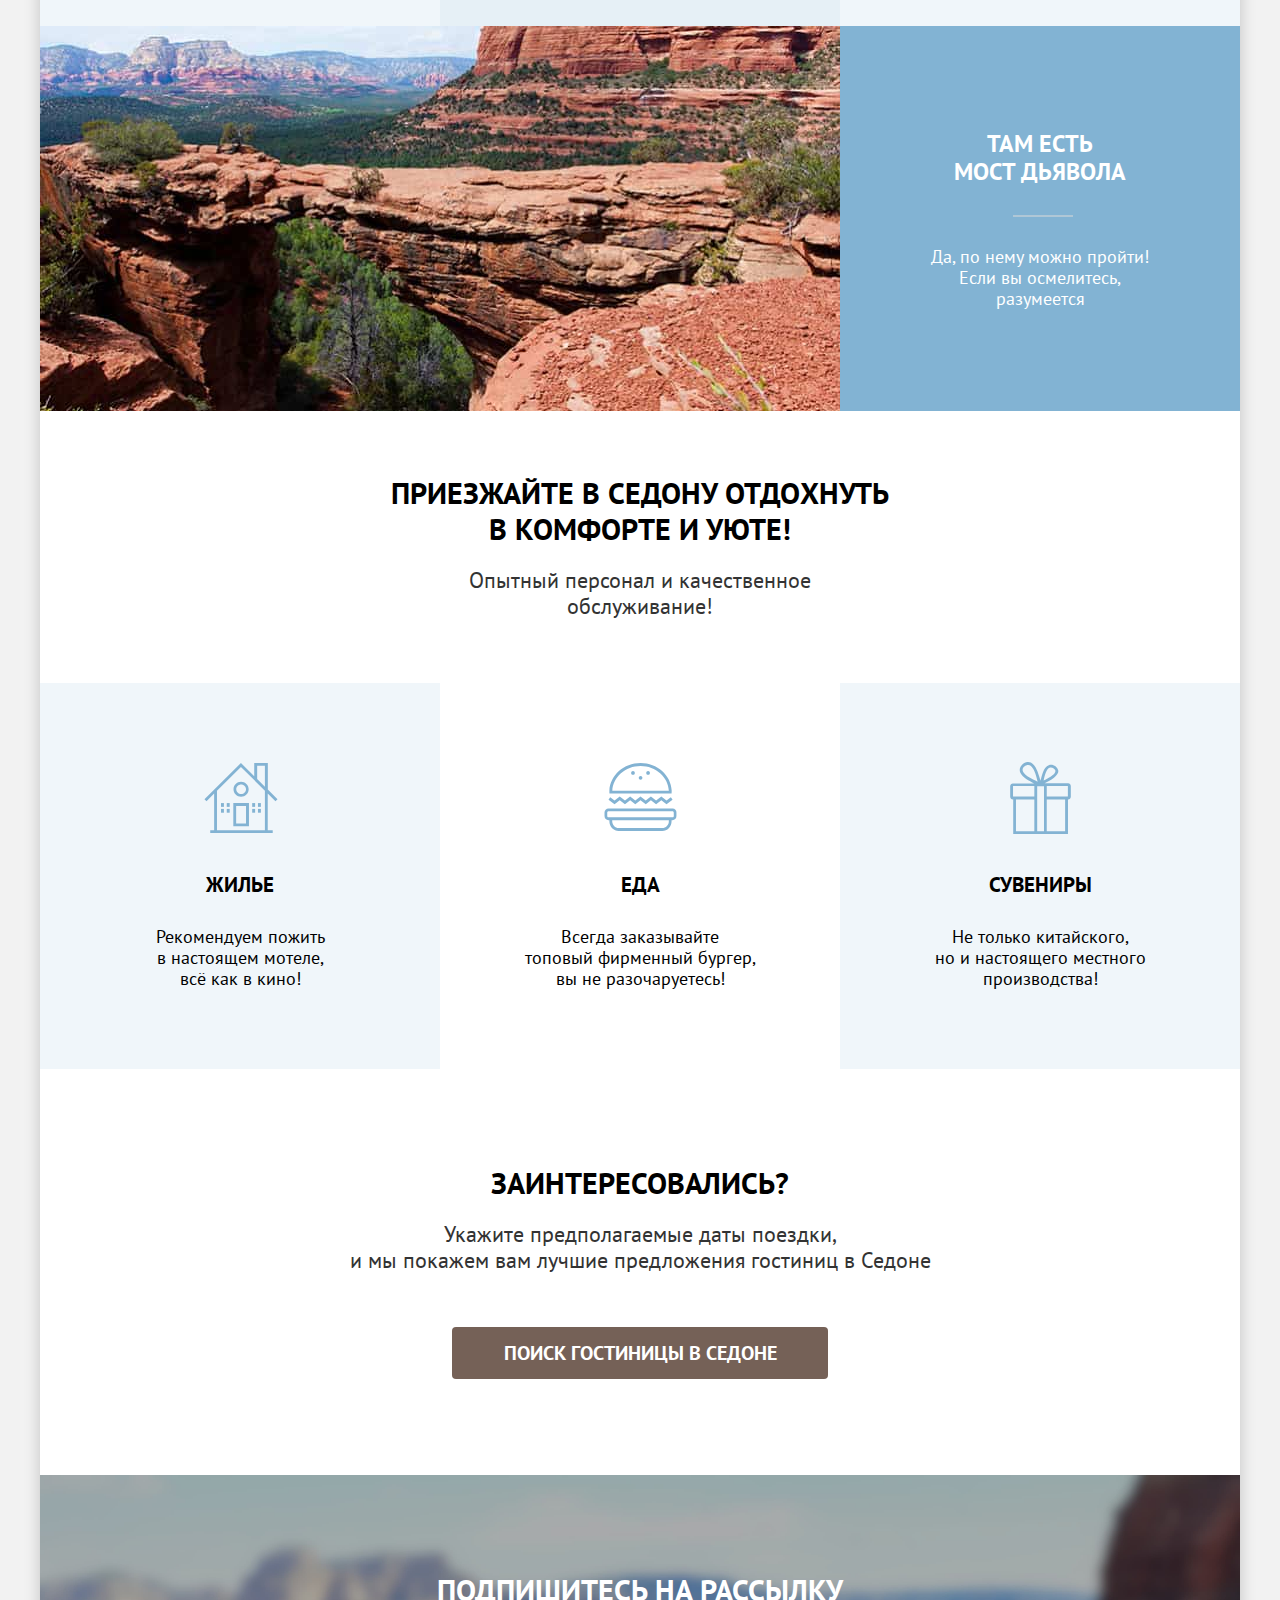
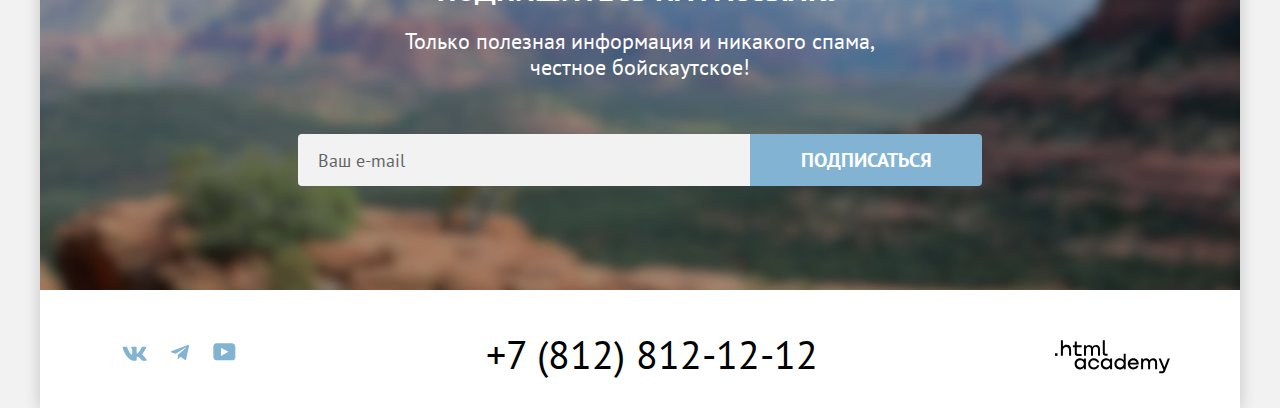
==== commit 61f435e9: "Merge pull request #8 from realisereallies/master" ====
--- a/index.html
+++ b/index.html
@@ -55,7 +55,7 @@
             <li class="nav-user-item">
               <a class="search" href="#">
                 <svg class="main-nav-icon" fill="#000" aria-hidden="true" focusable="false"
-                  xmlns="http://www.w3.org/2000/svg" width="18" height="18" fill="none" viewBox="0 0 18 17">
+                  xmlns="http://www.w3.org/2000/svg" width="18" height="18" viewBox="0 0 18 17">
                   <path
                     d="m19.5 18.008-3.7-3.68c1-1.292 1.7-2.983 1.7-4.872 0-4.376-3.6-7.956-8-7.956s-8 3.68-8 8.055c0 4.376 3.6 7.956 8 7.956 1.8 0 3.5-.597 4.9-1.69l3.7 3.679 1.4-1.492Zm-10-2.486c-3.3 0-6-2.685-6-5.967 0-3.282 2.7-5.967 6-5.967s6 2.685 6 5.967c0 3.282-2.7 5.967-6 5.967Z" />
                 </svg>
@@ -65,7 +65,7 @@
             <li class="nav-user-item">
               <a class="like" href="#">
                 <svg fill="#000" class="main-nav-icon" aria-hidden="true" focusable="false"
-                  xmlns="http://www.w3.org/2000/svg" width="18" height="17" fill="none" viewBox="0 0 18 17">
+                  xmlns="http://www.w3.org/2000/svg" width="18" height="17" viewBox="0 0 18 17">
                   <path
                     d="M8.9 17c-.3 0-.6-.1-.8-.4-5.4-6.1-6.7-7.5-7-7.9C.4 7.8 0 6.6 0 5.4 0 2.4 2.4 0 5.5 0 6.8 0 8 .5 9 1.3 10 .5 11.3 0 12.5 0c3 0 5.5 2.4 5.5 5.4 0 1.3-.5 2.5-1.3 3.4l-7 7.9c-.2.2-.4.3-.8.3Zm-6-9.5c.3.4 3.5 4 6.1 6.9l6.2-7c.5-.5.7-1.2.7-2 0-1.8-1.5-3.3-3.3-3.3-1 0-2 .5-2.7 1.3-.3.3-.6.4-.9.4-.3 0-.6-.2-.8-.4-.7-.8-1.7-1.3-2.7-1.3-1.8 0-3.3 1.5-3.3 3.3-.1.9.3 1.6.7 2.1-.1 0-.1 0 0 0Z" />
                 </svg>
@@ -74,15 +74,13 @@
               </a>
             </li>
           </ul>
-          <p><a href="#" class="nav-button">ХОЧУ СЮДА! </a></p>
+          <a href="#" class="nav-button">ХОЧУ СЮДА! </a>
         </nav>
       </header>
       <main class="main-index main-container" data-test="main">
         <section class="hero" data-test="hero">
           <img class="hero-main-img" src="images/welcome.svg" width="458" height="352"
             alt="«Welcome to the gorgeous Sedona, because the Grand Canyon sucks!»">
-            <!--
-          <img class="hero-bottom" src="images/hero-bottom.svg" width="1200px" ; height="57px" ;>-->
           <h1 class="visually-hidden">Город Седона</h1>
         </section>
         <section class="advantages" data-test="advantages">
@@ -155,7 +153,7 @@
           <form class="subscribe-form" action="https://echo.htmlacademy.ru/" method="post">
             <p>
               <label for="email" class="visually-hidden"></label>
-              <input class="email" type="email" name="email" placeholder="Ваш e-mail" id="email">
+              <input class="email" type="email" name="email" placeholder="Ваш e-mail" id="email" required>
             </p>
             <button type="submit" class="button-submit">ПОДПИСАТЬСЯ</button>
           </form>
@@ -185,7 +183,7 @@
                 </svg>
               </a>
             </li>
-            <li class="social-item">
+            <li class="social-item youtube-item">
               <a class="social-item-link" href="https://www.youtube.com/user/htmlacademyru" rel="noreferrer nooponer"
                 target="_blank">
                 <span class="visually-hidden">Мы на Youtube!</span>
@@ -234,7 +232,7 @@
     <div class="modal-container modal-close">
       <div class="modal modal-auth">
         <button class="modal-close-button" type="button">
-          <svg class="close-svg" xmlns="http://www.w3.org/2000/svg" width="15" fill="#000" height="15" fill="none"
+          <svg class="close-svg" xmlns="http://www.w3.org/2000/svg" width="15" fill="#000" height="15"
             viewBox="0 0 15 15">
             <path
               d="M14.49 1.783 13.199.49 7.49 6.198 1.783.491.49 1.783 6.198 7.49.49 13.198l1.293 1.293L7.49 8.783l5.708 5.708 1.293-1.293-5.708-5.707 5.708-5.708Z" />
@@ -253,7 +251,7 @@
             <fieldset class="modal-fieldset departure-field">
               <label class="label-title arrival-title" for="departure">Дата Выезда:</label>
               <input class="modal-input-big" type="text" id="departure" name="departure" placeholder="Укажите дату"
-                value="1 сентября 2023">
+                value="1 сентября 2023" required>
               <span class="modal-free">На эти даты есть свободные номера. Пока есть.</span>
             </fieldset>
             <fieldset class="counter-field">
@@ -267,7 +265,7 @@
                     </svg>
                   </button>
                   <input class="modal-input-small" type="number" id="people-adult" name="people-adult" placeholder="0"
-                    value="2" min="1" step="1">
+                    value="2" min="1" step="1" required>
                   <button type="button" class="minus">
                     <svg class="minus-svg" xmlns="http://www.w3.org/2000/svg" width="20" height="20"
                       fill="rgba(117, 97, 87, 0.3)" fill-opacity="1" viewBox="0 0 20 20">
@@ -279,7 +277,7 @@
               <div class="children">
                 <label class="label-title counter-title children-title" for="children">Дети: </label>
                 <div class="tooltip">
-                  <button class="warning-icon" id="tooltip-label-date"></button>
+                  <button type="button" class="warning-icon" id="tooltip-label-date"></button>
                   <span class="tooltip-text" role="tooltip" aria-labelledby="tooltip-label-date"> Укажите количество
                     детей, которые будут с вами, возраст которых от 6 до 18 лет. Дети до 6 лет размещаются
                     бесплатно.</span>
@@ -291,7 +289,7 @@
                       <path d="M14 6H8V0H6v6H0v2h6v6h2V8h6V6Z" />
                     </svg>
                   </button>
-                  <input class="modal-input-small" type="number" id="children" name="children" placeholder="0" value="2"
+                  <input class="modal-input-small" type="number" id="children" name="children"  value="2"
                     placeholder="0" min="1" step="1">
                   <button class="minus" type="button">
                     <svg class="minus-svg" xmlns="http://www.w3.org/2000/svg" width="20" height="20"
--- a/style/style.css
+++ b/style/style.css
@@ -94,6 +94,7 @@
   margin-right: 30px;
   margin-bottom: -10px;
   position: relative;
+  z-index: 2;
 }
 
 .main-nav p {
@@ -149,11 +150,11 @@
   padding-left: 3px;
 }
 
-.site-navigation .navigation-item .navigation-link {
+.site-navigation .navigation-link {
   padding: 20px 10px;
 }
 
-.site-navigation .navigation-item .navigation-link:hover {
+.site-navigation .navigation-link:hover {
   border: none;
 }
 
@@ -178,7 +179,7 @@
   margin: 0;
   padding: 0;
   align-items: center;
-  flex-wrap: wrap;
+  flex-wrap: nowrap;
   margin-left: auto;
 
 }
@@ -206,8 +207,7 @@
   font-weight: 700;
   line-height: 20px;
   text-align: center;
-  width: 160px;
-  height: 36px;
+  min-width: 160px;
   padding: 8px 34px 8px 34px;
   color: #FFFFFF;
   border-radius: 4px;
@@ -215,6 +215,11 @@
   text-decoration: none;
   margin-left: 3px;
   cursor: pointer;
+  display: block;
+height: min-content;
+max-width: 450px;
+padding: 8px 34px;
+margin-top: 15px;
 }
 
 .search-button:hover {
@@ -276,6 +281,7 @@
 }
 
 .hero {
+  background-color: #68a2ca;
   background-image: url("../images/index-background.jpg");
   background-repeat: no-repeat;
   background-size: cover;
@@ -351,7 +357,7 @@
   height: 2px;
   background-color: rgba(0, 0, 0, 0.256);
   transform: translate(-50%);
-  top: 95px;
+  top: 103px;
   left: 87px;
 }
 
@@ -434,12 +440,13 @@
 
 .advantages-list-item {
   width: 400px;
-  height: 385px;
   background-color: rgba(131, 179, 211, 0.122);
   display: flex;
   flex-direction: column;
   justify-content: center;
   align-items: center;
+  padding-bottom: 90px;
+padding-top: 95px;
 }
 
 .center-item {
@@ -472,7 +479,6 @@
 
 .service h3 {
   text-align: center;
-  padding-top: 163px;
   padding-bottom: 10px;
 }
 
@@ -487,8 +493,8 @@
 
 .service-list-item {
   width: 400px;
-  height: 385px;
-  padding-top: 3px;
+  padding-top: 170px;
+  padding-bottom: 80px;
 }
 
 .service-item-home {
@@ -515,7 +521,7 @@
 }
 
 .service-list-item p {
-  width: 230px;
+  min-width: 230px;
   font-size: 18px;
   font-weight: 400;
   line-height: 21px;
@@ -577,7 +583,6 @@
 /*подпишись на рассылку*/
 
 .newsletter {
-
   background-image: url("../images/subscribe-background.jpg");
   background-size: cover;
   background-repeat: no-repeat;
@@ -587,6 +592,10 @@
   align-items: center;
   padding-top: 97px;
   padding-bottom: 104px;
+}
+
+.newsletter:not(.newsletter-catalog){
+  background-color: #615048;
 }
 
 .newsletter-catalog {
@@ -618,7 +627,7 @@
   font-size: 20px;
   text-align: center;
   font-weight: 700;
-  font-family: "PT Sans";
+  font-family: "PT Sans", sans-serif;
   cursor: pointer;
 
 }
@@ -650,7 +659,7 @@
   height: 52px;
   border-radius: 4px 0px 0px 4px;
   border: none;
-  font-family: PT Sans;
+  font-family: "PT Sans", sans-serif;
   font-size: 18px;
   font-weight: 400;
   line-height: 24px;
@@ -689,11 +698,11 @@
 .social-list {
   list-style: none;
   margin: 0;
-  padding: 0;
+  padding:0;
   display: flex;
   margin-right: auto;
   align-items: center;
-  max-width: 150px;
+  max-width: 250px;
   flex-wrap: wrap;
   row-gap: 10px;
 }
@@ -732,6 +741,9 @@
 .social-item-link {
   padding: 12px;
 }
+.social-item{
+  padding: 10px 0px;;
+}
 
 .nav-icon:hover {
   fill: rgba(104, 162, 202, 1);
@@ -754,6 +766,7 @@
 
 
 .filters {
+  background-color:#615048;
   background-image: url("../images/catalog-background.jpeg");
   background-size: cover;
   color: #FFFFFF;
@@ -1016,7 +1029,7 @@
   border-radius: 4px;
   border: solid 2px #e6e6e6;
   background-image: none;
-  font-family: PT Sans;
+  font-family: "PT Sans", sans-serif;
   font-size: 18px;
   font-weight: 400;
   line-height: 21px;
@@ -1047,6 +1060,9 @@
   width: 20px;
   height: 20px;
   cursor: pointer;
+  background-color: #FFFFFF;
+  border:none;
+  border-radius: 5px;
 }
 
 .toggle-min {
@@ -1119,7 +1135,7 @@
 
 
 .catalog-view-button-table {
-  background-image: url("../images/show_table.svg");
+  background-image: url("../images/show-table.svg");
   background-repeat: no-repeat;
   background-position: center;
   margin-right: 8px;
@@ -1127,18 +1143,19 @@
 }
 
 .card-view-button-slider {
-  background-image: url("../images/show_slides.svg");
+  background-image: url("../images/show-slides.svg");
   background-repeat: no-repeat;
   background-position: center;
   margin-right: 8px;
 }
 
 .card-view-button-list {
-  background-image: url("../images/show_list.svg");
+  background-image: url("../images/show-list.svg");
   background-repeat: no-repeat;
   background-position: center;
 
 }
+
 
 .catalog-list {
   list-style: none;
@@ -1181,11 +1198,11 @@
   align-items: center;
   padding: 0;
   margin: 0;
-  padding-top: 10px;
+
 }
 
 .catalog-cards-rating-stars-item {
-  padding: 2px 2px;
+  padding: 2px 12px;
 }
 
 .catalog-list-item {
@@ -1288,13 +1305,13 @@
   border-radius: 4px;
   background-color: #82B3D3;
   color: #ffffff;
-  font-family: PT Sans;
+  font-family: "PT Sans", sans-serif;
   font-size: 16px;
   font-weight: 700;
   line-height: 20px;
   border: none;
   cursor: pointer;
-  font-family: "PT Sans";
+  font-family: "PT Sans", sans-serif;
   grid-column: 2/3;
   grid-row: 3/4;
 }
@@ -1502,7 +1519,7 @@
 .modal-title {
   color: #000000;
   text-transform: uppercase;
-  font-family: PT Sans;
+  font-family: "PT Sans", sans-serif;
   font-size: 30px;
   font-weight: 700;
   line-height: 36px;
@@ -1548,7 +1565,7 @@
 
 .label-title {
 
-  font-family: PT Sans;
+  font-family: "PT Sans", sans-serif;
   font-size: 20px;
   font-weight: 700;
   line-height: 24px;
@@ -1564,7 +1581,7 @@
 }
 
 .modal-search {
-  font-family: PT Sans;
+  font-family: "PT Sans", sans-serif;
   font-size: 20px;
   font-weight: 700;
   line-height: 24px;
@@ -1595,7 +1612,7 @@
 .modal-input-big {
   width: 440px;
   background-color: #f2f2f2;
-  font-family: PT Sans;
+  font-family: "PT Sans", sans-serif;
   font-size: 18px;
   font-weight: 700;
   line-height: 24px;
@@ -1614,7 +1631,7 @@
 .modal-input-small {
   width: 31px;
   background-color: #f2f2f2;
-  font-family: PT Sans;
+  font-family: "PT Sans", sans-serif;
   font-size: 18px;
   font-weight: 700;
   line-height: 24px;
@@ -1805,7 +1822,7 @@
 }
 
 .tooltip-text {
-  font-family: PT Sans;
+  font-family: "PT Sans", sans-serif;
   font-size: 16px;
   font-weight: 400;
   line-height: 20px;
@@ -1937,6 +1954,27 @@
   background-color: #6c9e42;
 }
 
+.youtube-item {
+  padding-top: 10px;
+}
 .modal-close {
   display: none;
 }
+
+.navigation-link:not(.current-page):hover{
+  opacity: 0.6;
+}
+
+.navigation-link:not(.current-page):active{
+  opacity: 0.3;
+}
+
+.catalog-cards-rating-stars-item{
+  display: inline-block;
+  background-image:url("../images/star.svg");
+  width: 18px;
+  height: 34px;
+  background-repeat: no-repeat;
+  background-position: 0 50%;
+  background-size: 18px 17px;
+}
